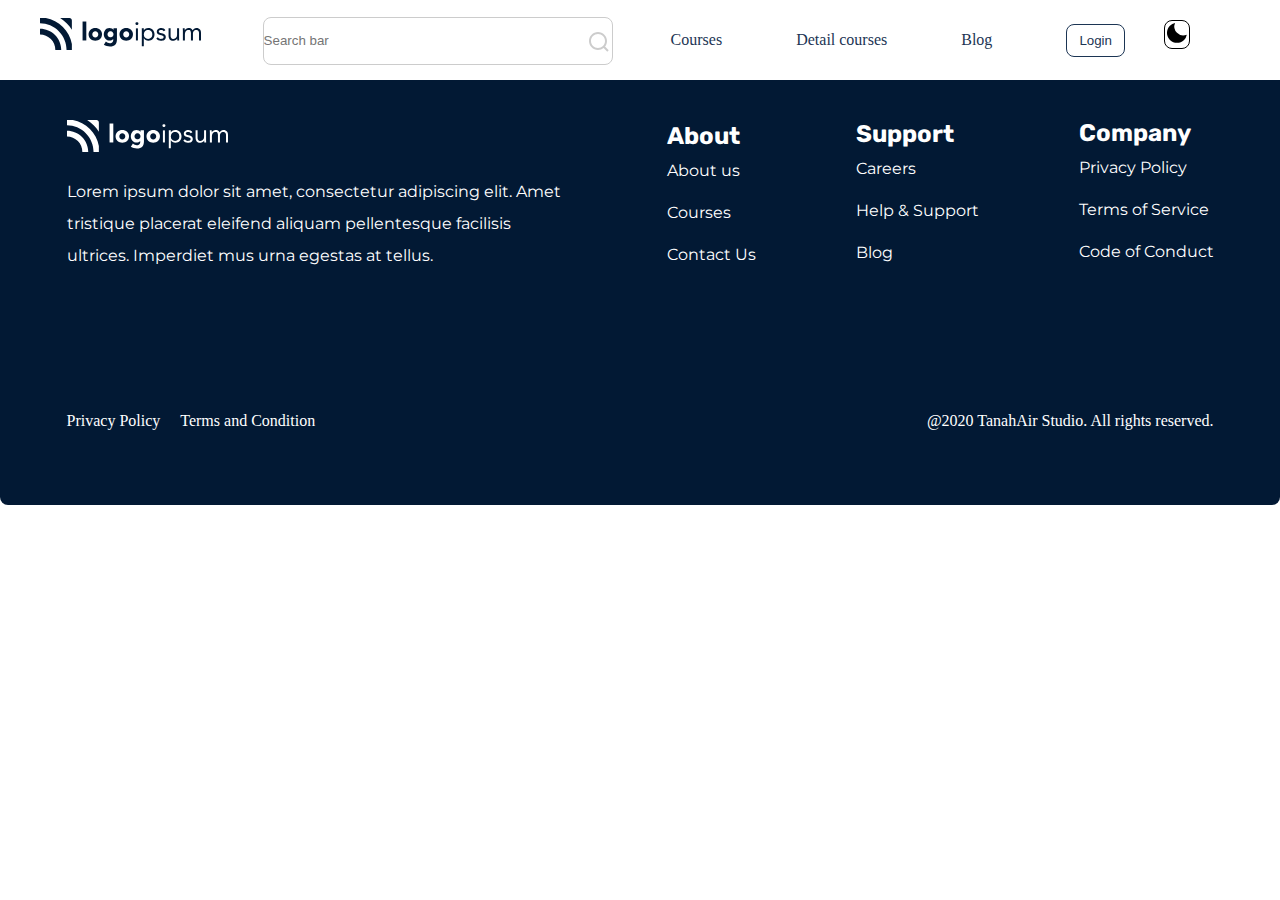
==== pages/account.html @ ce472ead "exam" ====
<!DOCTYPE html>
<html lang="en">
  <head>
    <meta charset="UTF-8" />
    <meta name="viewport" content="width=device-width, initial-scale=1.0" />
    <link href='https://unpkg.com/boxicons@2.1.4/css/boxicons.min.css' rel='stylesheet'>
   <title>Education | Account</title>
 <link rel="stylesheet" href="../scss/style.css" />
  </head>
  <body class="account-page">
    <nav>
    <div class="container">
      <input type="checkbox" name="" id="check">
      <label for="check" class="checkBtn">
      
        <i class='bx bx-menu'></i>
      </label>
      <label class="logo" > <a href="../index.html" class=""><img src="../images/logo.svg" alt=""></a></label>
      
      <ul>
        <li>  
          <input type="text" placeholder="Search bar">
          <img src="../images/search.svg" alt="">
        </li>
          <li>
              <a href="">Courses</a>
          </li>
          <li>
              <a href="">Detail courses</a>
          </li>
          <li>
              <a href="">Blog</a>
          </li>
          <li>
              <a hrEf=""><button class="btn1">Login</button></a>
          </li>
          <li> <button id="light-dark">
            <svg xmlns="http://www.w3.org/2000/svg" width="24" height="24" 
               viewBox="0 0 24 24">
               <path d="M12 11.807A9.002 9.002 0 0 1 
                   10.049 2a9.942 9.942 0 0 0-5.12 2.735c-3.905 3.905-3.905 
                   10.237 0 14.142 3.906 3.906 10.237 3.905 14.143 0a9.946 
                   9.946 0 0 0 2.735-5.119A9.003 9.003 0 0 1 12 11.807z">
               </path>
             </svg>
         </button>  </li>
      </ul>    
    </div>
          </nav>



         




          <section class="footer">
            <div class="container">
              <div class="footer-col">
                <div class="footer-row">
                  <svg xmlns="http://www.w3.org/2000/svg" width="161" height="32" viewBox="0 0 161 32" >
                    <path d="M0 10.665V16.5892C2.01585 16.5878 4.01219 16.9856 5.87479 17.7598C7.73739 18.534 9.4297 19.6695 10.8549 21.1012C12.2797 22.5324 13.4097 24.2316 14.1802 26.1017C14.9507 27.9717 15.3466 29.9759 15.3453 31.9997H21.2402C21.2349 26.3438 18.9955 20.921 15.0135 16.9212C11.0314 12.9215 5.632 10.6715 0 10.665H0Z" />
                    <path d="M29.4803 0H20.1382C24.8642 3.00768 28.8687 7.02862 31.8643 11.7743V2.39241C31.8639 1.75775 31.6125 1.14924 31.1655 0.700619C30.7184 0.252003 30.1123 -1.57043e-07 29.4803 0Z" />
                    <path d="M5.86977 0H0V5.33388C7.04017 5.34123 13.7899 8.15302 18.7681 13.1523C23.7464 18.1515 26.5465 24.9298 26.554 31.9999H31.8645V26.1052C30.6638 19.6265 27.5376 13.6648 22.8976 9.00502C18.2575 4.34523 12.321 1.20578 5.86977 0Z" />
                    <path d="M46.3136 3.52246H42.572V22.4613H46.3136V3.52246Z" />
                    <path d="M60.0706 11.7278C59.4477 11.1592 58.7186 10.7204 57.9256 10.4369C56.2221 9.83615 54.3656 9.83615 52.6621 10.4369C51.8688 10.7202 51.1394 11.159 50.5163 11.7278C49.9053 12.2935 49.4171 12.9799 49.0824 13.7438C48.7365 14.5772 48.5583 15.4712 48.5583 16.3741C48.5583 17.277 48.7365 18.171 49.0824 19.0044C49.4158 19.7706 49.9041 20.4588 50.5163 21.0255C51.1383 21.5947 51.8673 22.0333 52.6604 22.3156C54.3638 22.9174 56.2206 22.9174 57.924 22.3156C58.7174 22.0333 59.4466 21.5947 60.0689 21.0255C60.6809 20.4585 61.1691 19.7704 61.5028 19.0044C61.8488 18.171 62.0269 17.277 62.0269 16.3741C62.0269 15.4712 61.8488 14.5772 61.5028 13.7438C61.1684 12.9801 60.6809 12.2938 60.0706 11.7278ZM57.5013 18.6044C56.8954 19.1525 56.1089 19.4558 55.2935 19.4558C54.478 19.4558 53.6915 19.1525 53.0856 18.6044C52.5763 17.9731 52.2985 17.1853 52.2985 16.3728C52.2985 15.5604 52.5763 14.7726 53.0856 14.1413C53.6915 13.5932 54.478 13.2899 55.2935 13.2899C56.1089 13.2899 56.8954 13.5932 57.5013 14.1413C58.0106 14.7726 58.2884 15.5604 58.2884 16.3728C58.2884 17.1853 58.0106 17.9731 57.5013 18.6044Z" />
                    <path d="M73.5031 11.8901H73.4562C73.2831 11.6462 73.0822 11.4234 72.8575 11.2265C72.5852 10.9847 72.2838 10.7781 71.9602 10.6118C71.1424 10.1904 70.2346 9.97562 69.3155 9.98611C68.51 9.97194 67.7135 10.157 66.9961 10.5251C66.3276 10.8727 65.7374 11.3545 65.262 11.9406C64.7772 12.5448 64.4053 13.2321 64.1643 13.9693C63.9081 14.7287 63.7775 15.5252 63.7778 16.3271C63.7683 17.1879 63.912 18.0434 64.2021 18.8534C64.4649 19.5927 64.8746 20.2705 65.4062 20.8459C65.9359 21.4089 66.5787 21.8524 67.2921 22.1469C68.0677 22.4644 68.899 22.6219 69.7364 22.6101C70.3559 22.5993 70.9684 22.4764 71.5443 22.2471C72.1902 22.0011 72.7498 21.5697 73.1535 21.0067H73.2038V22.1856C73.2178 22.5789 73.1533 22.971 73.014 23.3387C72.8748 23.7065 72.6636 24.0426 72.3929 24.3271C72.0495 24.6322 71.648 24.8642 71.2127 25.009C70.7774 25.1537 70.3174 25.2082 69.8605 25.1692C69.1361 25.1774 68.4181 25.0322 67.7533 24.7431C67.0918 24.4463 66.4746 24.0586 65.9194 23.5911L63.8491 26.6943C64.6953 27.3788 65.6845 27.8627 66.7429 28.1098C67.7902 28.3517 68.8614 28.4734 69.936 28.4728C72.2973 28.4728 74.0557 27.8757 75.2112 26.6816C76.3668 25.4875 76.9448 23.7382 76.9453 21.4337V10.2867H73.5073L73.5031 11.8901ZM73.2784 17.4387C73.1308 17.7952 72.9145 18.1189 72.642 18.3911C72.3645 18.6688 72.0392 18.8936 71.6818 19.0547C71.3108 19.2202 70.9093 19.3057 70.5033 19.3057C70.0973 19.3057 69.6958 19.2202 69.3247 19.0547C68.9721 18.8914 68.6511 18.6667 68.3763 18.3911C68.1026 18.1165 67.8855 17.7905 67.7373 17.4315C67.5891 17.0726 67.5129 16.6879 67.5129 16.2994C67.5129 15.9108 67.5891 15.5261 67.7373 15.1672C67.8855 14.8082 68.1026 14.4822 68.3763 14.2076C68.6512 13.932 68.9722 13.7071 69.3247 13.5431C69.6959 13.3782 70.0974 13.293 70.5033 13.293C70.9092 13.293 71.3106 13.3782 71.6818 13.5431C72.0391 13.7048 72.3643 13.9299 72.642 14.2076C73.0536 14.623 73.3336 15.1515 73.4469 15.7265C73.5601 16.3014 73.5015 16.8971 73.2784 17.4387Z" />
                    <path d="M91.0015 11.7278C90.3786 11.1592 89.6496 10.7204 88.8565 10.4369C87.153 9.83615 85.2965 9.83615 83.593 10.4369C82.7997 10.7202 82.0703 11.159 81.4472 11.7278C80.8362 12.2935 80.348 12.9799 80.0133 13.7438C79.6674 14.5772 79.4893 15.4712 79.4893 16.3741C79.4893 17.277 79.6674 18.171 80.0133 19.0044C80.3468 19.7706 80.835 20.4588 81.4472 21.0255C82.0697 21.5949 82.7993 22.0335 83.593 22.3156C85.2964 22.9174 87.1532 22.9174 88.8565 22.3156C89.65 22.0333 90.3792 21.5947 91.0015 21.0255C91.6137 20.4588 92.102 19.7706 92.4354 19.0044C92.7814 18.171 92.9595 17.277 92.9595 16.3741C92.9595 15.4712 92.7814 14.5772 92.4354 13.7438C92.1007 12.9799 91.6126 12.2935 91.0015 11.7278ZM88.4322 18.6044C87.8264 19.1525 87.0398 19.4558 86.2244 19.4558C85.4089 19.4558 84.6224 19.1525 84.0165 18.6044C83.5073 17.9731 83.2294 17.1853 83.2294 16.3728C83.2294 15.5604 83.5073 14.7726 84.0165 14.1413C84.6224 13.5932 85.4089 13.2899 86.2244 13.2899C87.0398 13.2899 87.8264 13.5932 88.4322 14.1413C88.9415 14.7726 89.2193 15.5604 89.2193 16.3728C89.2193 17.1853 88.9415 17.9731 88.4322 18.6044Z" />
                    <path d="M97.9226 10.3711H95.916V22.4612H97.9226V10.3711Z" />
                    <path d="M96.92 4.17214C96.7254 4.16843 96.5322 4.20553 96.3528 4.28108C96.1733 4.35662 96.0115 4.46895 95.8777 4.61088C95.6737 4.81745 95.5351 5.08005 95.4795 5.36559C95.4238 5.65112 95.4536 5.94681 95.565 6.21539C95.6764 6.48396 95.8645 6.71341 96.1056 6.8748C96.3466 7.0362 96.6299 7.12233 96.9196 7.12233C97.2093 7.12233 97.4926 7.0362 97.7336 6.8748C97.9747 6.71341 98.1628 6.48396 98.2742 6.21539C98.3856 5.94681 98.4154 5.65112 98.3597 5.36559C98.3041 5.08005 98.1655 4.81745 97.9615 4.61088C97.8279 4.46889 97.6663 4.35651 97.4869 4.28096C97.3076 4.2054 97.1145 4.16834 96.92 4.17214Z" />
                    <path d="M112.766 11.8738C112.202 11.295 111.523 10.8415 110.773 10.5424C109.95 10.2167 109.072 10.0545 108.188 10.0649C107.354 10.0553 106.531 10.2413 105.782 10.6081C105.044 10.9764 104.391 11.4953 103.865 12.1314H103.811V10.3715H101.807V28.352H103.811V20.3184H103.862C104.288 21.0552 104.909 21.6591 105.656 22.0632C106.523 22.5507 107.504 22.7961 108.498 22.7739C109.311 22.7791 110.117 22.6163 110.865 22.2956C111.587 21.9879 112.239 21.5351 112.781 20.9651C113.331 20.3825 113.764 19.6985 114.055 18.9508C114.672 17.3195 114.672 15.5176 114.055 13.8864C113.761 13.1369 113.323 12.453 112.766 11.8738ZM112.058 18.1895C111.871 18.7159 111.579 19.1982 111.199 19.6065C110.819 20.0149 110.359 20.3405 109.849 20.5634C108.72 21.0275 107.455 21.0275 106.327 20.5634C105.816 20.3405 105.356 20.0146 104.975 19.6058C104.595 19.197 104.302 18.7141 104.115 18.187C103.721 17.0412 103.721 15.7959 104.115 14.6502C104.302 14.1231 104.595 13.6401 104.975 13.2314C105.356 12.8226 105.816 12.4966 106.327 12.2738C107.455 11.8096 108.72 11.8096 109.849 12.2738C110.36 12.4966 110.82 12.8226 111.2 13.2314C111.581 13.6401 111.874 14.1231 112.061 14.6502C112.455 15.7959 112.455 17.0412 112.061 18.187L112.058 18.1895Z" />
                    <path d="M124.625 16.421C124.244 16.1347 123.82 15.9123 123.368 15.7625C122.871 15.5944 122.364 15.4604 121.85 15.3616C121.464 15.2954 121.082 15.2094 120.705 15.104C120.369 15.0123 120.042 14.8912 119.727 14.7419C119.475 14.627 119.248 14.4647 119.057 14.2635C118.894 14.0837 118.807 13.8479 118.813 13.605C118.809 13.343 118.885 13.086 119.031 12.869C119.176 12.6547 119.364 12.474 119.584 12.3393C119.819 12.1965 120.076 12.0919 120.344 12.0294C120.618 11.9613 120.9 11.9265 121.182 11.9259C121.72 11.9091 122.252 12.0482 122.713 12.3267C123.129 12.5898 123.477 12.9482 123.729 13.3726L125.401 12.2619C125.031 11.5277 124.429 10.9371 123.69 10.5819C122.945 10.2344 122.132 10.058 121.311 10.0657C120.754 10.0643 120.2 10.1426 119.665 10.2981C119.152 10.4449 118.665 10.6723 118.223 10.9718C117.8 11.2584 117.448 11.6383 117.194 12.0825C116.931 12.5555 116.798 13.0903 116.809 13.632C116.788 14.1622 116.907 14.6886 117.156 15.157C117.382 15.5488 117.698 15.8808 118.078 16.1254C118.497 16.3909 118.952 16.5953 119.428 16.7326C119.943 16.8875 120.483 17.0254 121.049 17.1461C121.375 17.2151 121.693 17.2926 122.001 17.3785C122.29 17.4564 122.567 17.5737 122.824 17.7271C123.051 17.8622 123.248 18.0425 123.403 18.2568C123.557 18.4942 123.634 18.7743 123.622 19.0576C123.631 19.3554 123.55 19.6489 123.39 19.8997C123.231 20.1375 123.02 20.3361 122.773 20.4808C122.506 20.6405 122.215 20.7543 121.911 20.8176C121.603 20.8857 121.288 20.9204 120.972 20.9212C120.347 20.9455 119.727 20.7932 119.184 20.4816C118.684 20.1623 118.245 19.7569 117.885 19.2842L116.292 20.5246C116.785 21.2938 117.485 21.9069 118.311 22.293C119.158 22.6304 120.063 22.7931 120.974 22.7713C121.567 22.7718 122.158 22.7026 122.734 22.565C123.283 22.4376 123.806 22.2147 124.278 21.9065C124.729 21.6057 125.103 21.2016 125.368 20.7275C125.656 20.1895 125.799 19.5849 125.781 18.9743C125.797 18.4493 125.692 17.9278 125.472 17.4509C125.273 17.0466 124.983 16.6942 124.625 16.421Z" />
                    <path d="M139.082 19.5938V10.3711H137.075V16.2658C137.082 16.9013 137.008 17.5351 136.857 18.1521C136.728 18.6811 136.5 19.1806 136.186 19.6241C135.887 20.0365 135.488 20.3654 135.028 20.5799C134.498 20.8162 133.923 20.9312 133.343 20.9167C132.951 20.9486 132.557 20.8854 132.195 20.7326C131.832 20.5797 131.511 20.3417 131.259 20.0384C130.777 19.3341 130.541 18.4892 130.588 17.6359V10.3711H128.582V17.8372C128.576 18.514 128.667 19.1881 128.852 19.8389C129.013 20.4158 129.3 20.9498 129.69 21.4026C130.082 21.8454 130.569 22.1912 131.116 22.4132C131.767 22.6684 132.462 22.7915 133.161 22.7753C133.631 22.7791 134.099 22.7135 134.551 22.5807C134.958 22.4616 135.347 22.288 135.708 22.0645C136.036 21.8615 136.334 21.6138 136.595 21.3285C136.829 21.0747 137.024 20.7872 137.174 20.4755H137.226C137.226 20.8207 137.234 21.1576 137.252 21.486C137.269 21.8144 137.277 22.1417 137.277 22.4679H139.181C139.181 22.071 139.164 21.6317 139.129 21.15C139.094 20.6683 139.079 20.1496 139.082 19.5938Z" />
                    <path d="M160.768 13.0195C160.634 12.4345 160.37 11.8875 159.996 11.4195C159.618 10.9667 159.131 10.6188 158.581 10.409C157.889 10.1581 157.156 10.0399 156.42 10.0604C155.622 10.0253 154.831 10.2373 154.156 10.6675C153.531 11.1183 153.005 11.6947 152.613 12.3602C152.511 12.153 152.377 11.9161 152.214 11.6494C152.032 11.3615 151.802 11.1078 151.533 10.9C151.202 10.6476 150.834 10.4487 150.442 10.3105C149.916 10.1328 149.363 10.0496 148.808 10.0646C148.338 10.0607 147.87 10.1262 147.419 10.2591C147.012 10.3782 146.623 10.5518 146.261 10.7753C145.933 10.9786 145.635 11.2263 145.374 11.5113C145.14 11.7651 144.945 12.0527 144.796 12.3644H144.744C144.744 12.0191 144.735 11.684 144.719 11.3538C144.702 11.0237 144.693 10.6995 144.693 10.372H142.789C142.789 10.7689 142.806 11.2082 142.84 11.6898C142.874 12.1715 142.891 12.6883 142.891 13.2402V22.462H144.9V16.5724C144.893 15.9366 144.967 15.3025 145.119 14.6852C145.247 14.1561 145.474 13.6564 145.789 13.2132C146.088 12.8007 146.486 12.4717 146.947 12.2574C147.477 12.021 148.052 11.9059 148.632 11.9206C148.975 11.8911 149.321 11.9535 149.632 12.1014C149.944 12.2493 150.211 12.4775 150.406 12.7627C150.837 13.6487 151.024 14.6344 150.947 15.6174V22.4637H152.95V15.486C152.944 14.9888 153.027 14.4945 153.194 14.0267C153.343 13.6119 153.571 13.2303 153.865 12.9033C154.143 12.5972 154.48 12.351 154.856 12.18C155.235 12.0073 155.648 11.9191 156.065 11.9214C156.56 11.9034 157.053 12.0005 157.505 12.2052C157.862 12.3781 158.17 12.6356 158.405 12.9555C158.631 13.2722 158.789 13.6327 158.869 14.0141C158.955 14.4131 158.998 14.8202 158.997 15.2284V22.462H161V15.1248C161.007 14.4162 160.929 13.7094 160.768 13.0195Z" />
                  </svg>
                  <p>Lorem ipsum dolor sit amet, consectetur adipiscing elit. Amet tristique placerat eleifend aliquam pellentesque facilisis ultrices. Imperdiet mus urna egestas at tellus. </p>
          
                </div>
                <div class="footer-row">
                    <h2>About</h2>
                  <ul>
                    <li><a href="" class="h">About us</a></li>
                    <li><a href="" class="h">Courses</a></li>
                    <li><a href="" class="h">Contact Us</a></li>
                  </ul>
                
                </div>
                <div class="footer-row">
                  <h2>Support</h2>
                <ul>
                  <li><a href="" class="h">Careers</a></li>
                  <li><a href="" class="h">Help & Support</a></li>
                  <li><a href="" class="h">Blog</a></li>
                  
                </ul>
              
              </div>
              <div class="footer-row">
                <h2>Company</h2>
              <ul>
                <li><a href="" class="h">Privacy Policy</a></li>
                <li><a href="" class="h">Terms of Service</a></li>
                <li><a href="" class="h">Code of Conduct</a></li>
               
              </ul>
          </div>
              </div>
              <div class="coll">
                <div class="coll-all">
                  <p>Privacy Policy</p>
                  <p>Terms and Condition</p>
                </div>
                <div class="coll-row">
                  <P>@2020 TanahAir Studio. All rights reserved.</P>
                </div>
              </div>
            </div>
           
          </section>
          
          
          <div class="container">
            <a href="" id="backtop">
              <svg xmlns="http://www.w3.org/2000/svg" width="24" height="24" viewBox="0 0 24 24" ;transform: ;msFilter:;><path d="M11 8.414V18h2V8.414l4.293 4.293 1.414-1.414L12 4.586l-6.707 6.707 1.414 1.414z"></path></svg>
            </a>
          </div>


    <script src="../js/account.js"></script>
  </body>
</html>
---- scss/style.css ----
@import url("https://fonts.googleapis.com/css2?family=Montserrat:wght@500&family=Rubik&display=swap");
@import url("https://fonts.googleapis.com/css2?family=Montserrat:wght@500&display=swap");
@import url("https://fonts.googleapis.com/css2?family=Montserrat&display=swap");
.dark {
  background: black;
}

.dark * {
  color: white !important;
}

#light-dark {
  border-radius: 8px;
  background-color: white;
  border: 1px solid black;
}

.container {
  max-width: 1232px;
  margin: 0 auto;
  padding: 0 16px;
}

* {
  margin: 0;
  padding: 0;
  box-sizing: border-box;
  text-decoration: none;
  list-style: none;
}

html {
  scroll-behavior: smooth;
}

#backtop {
  text-decoration: none;
  font-size: 24px;
  font-weight: 900;
  background-color: rgb(255, 255, 255);
  box-shadow: 4px 4px 12px 2px rgba(0, 0, 0, 0.2);
  color: #333;
  width: 40px;
  height: 40px;
  display: flex;
  justify-content: center;
  align-items: center;
  border-radius: 50%;
  position: fixed;
  right: 20px;
  bottom: -50px;
  cursor: pointer;
  z-index: 99;
  transition: 0.6s;
}

nav {
  position: fixed;
  background-color: white;
  width: 100%;
  height: 80px;
  z-index: 100;
}
nav .logo {
  font-size: 30px;
  line-height: 80px;
}
nav ul li > input {
  width: 350px;
  height: 48px;
  flex-shrink: 0;
  outline: none;
  border-radius: 8px;
  border: 1px solid var(--Text-In-Field, #CCC);
}
nav ul li > img {
  margin: -9px;
  margin-left: -8%;
  width: 24px;
  height: 24px;
  flex-shrink: 0;
}
nav ul {
  float: right;
  margin-right: 50px;
}
nav ul li {
  display: inline-block;
  line-height: 80px;
}
nav ul li a {
  color: #1C3554;
  font-size: 16px;
  margin: 20px;
  padding: 12px 15px;
  border-radius: 9px;
}
nav ul li a .btn1 {
  padding: 8px 12px;
  border-radius: 8px;
  border: 1px solid #1C3554;
  background-color: white;
  color: #1C3554;
  transition: all 0.5s linear;
  outline: none;
}
nav ul li a .btn1:hover {
  transform: scale(1.2);
  background: #F72585;
  border: 1px solid #F72585;
  color: white;
}
nav #check {
  display: none;
}
nav .checkBtn {
  color: green;
  font-size: 30px;
  line-height: 80px;
  cursor: pointer;
  float: right;
  margin-right: 50px;
  display: none;
}

@media (max-width: 976px) {
  nav .checkBtn {
    display: block;
    color: black;
    margin-right: 10%;
  }
  nav .logo {
    font-size: 30px;
    line-height: 80px;
  }
  nav ul {
    position: fixed;
    width: 100%;
    height: 100%;
    top: 80px;
    left: -100%;
    background-color: white;
    text-align: center;
    transition: all 0.5s;
  }
  nav ul li {
    display: block;
  }
  nav ul li img {
    margin: -9px;
    margin-left: -3%;
    width: 24px;
    height: 24px;
    flex-shrink: 0;
  }
  nav ul li input {
    width: 350px;
    height: 40px;
    flex-shrink: 0;
    outline: none;
    border-radius: 8px;
    border: 1px solid var(--Text-In-Field, #CCC);
  }
  nav #check:checked ~ ul {
    left: 0;
  }
}
@media (max-width: 768px) {
  nav .checkBtn {
    display: block;
    color: black;
  }
  nav .logo {
    font-size: 30px;
    line-height: 80px;
    margin: 0 50px;
  }
  nav ul {
    position: fixed;
    width: 100%;
    height: 100%;
    top: 80px;
    left: -100%;
    background-color: white;
    text-align: center;
    transition: all 0.5s;
  }
  nav ul li {
    display: block;
  }
  nav ul li input {
    width: 350px;
    height: 40px;
    flex-shrink: 0;
    outline: none;
    border-radius: 8px;
    border: 1px solid var(--Text-In-Field, #CCC);
  }
  nav ul li > img {
    margin: -9px;
    margin-left: -5%;
    width: 24px;
    height: 24px;
    flex-shrink: 0;
  }
  nav #check:checked ~ ul {
    left: 0;
  }
}
@media (max-width: 500px) {
  nav .checkBtn {
    display: block;
    color: black;
  }
  nav .logo {
    font-size: 30px;
    line-height: 80px;
    margin: 0 50px;
  }
  nav ul {
    position: fixed;
    width: 100%;
    height: 100%;
    top: 80px;
    left: -100%;
    background-color: white;
    text-align: center;
    transition: all 0.5s;
  }
  nav ul li {
    display: block;
  }
  nav ul li input {
    width: 350px;
    height: 40px;
    flex-shrink: 0;
    outline: none;
    border-radius: 8px;
    border: 1px solid var(--Text-In-Field, #CCC);
  }
  nav #check:checked ~ ul {
    left: 0;
  }
}
@media (max-width: 400px) {
  #backtop {
    text-decoration: none;
    font-size: 24px;
    font-weight: 900;
    background-color: rgb(255, 255, 255);
    box-shadow: 4px 4px 12px 2px rgba(0, 0, 0, 0.2);
    color: #333;
    width: 40px;
    height: 40px;
    display: flex;
    justify-content: center;
    align-items: center;
    border-radius: 50%;
    position: fixed;
    right: 20px;
    bottom: -50px;
    cursor: pointer;
    z-index: 99;
    transition: 0.6s;
  }
  nav ul li > img {
    margin: -9px;
    margin-left: -8%;
    width: 24px;
    height: 24px;
    flex-shrink: 0;
  }
}
.footer {
  height: 505px;
  display: flex;
  flex-shrink: 0;
  border-radius: 8px;
  background: #021934;
}
.footer .footer-col {
  display: flex;
  justify-content: space-around;
  align-items: center;
  flex-wrap: wrap;
  gap: 100px;
  padding: 120px 0;
}
.footer .footer-col .footer-row svg {
  fill: white;
}
.footer .footer-col .footer-row p {
  width: 500px;
  color: white;
  font-size: 16px;
  font-family: "Montserrat";
  line-height: 32px;
  padding: 20px 0;
}
.footer .footer-col .footer-row h2 {
  color: white;
  font-family: "Rubik";
  font-size: 24px;
  margin-top: -15%;
}
.footer .footer-col .footer-row ul li a {
  color: white;
  font-size: 16px;
  font-family: "Montserrat";
  line-height: 42px;
}
.footer .coll {
  display: flex;
  justify-content: space-between;
  align-items: center;
  gap: 120px;
}
.footer .coll p {
  color: white;
  font-family: "Montserra" t;
  font-size: 16px;
}
.footer .coll .coll-all {
  display: flex;
  gap: 20px;
}
.footer .coll .coll-all p {
  color: white;
  font-family: "Montserra" t;
  font-size: 16px;
}

@media (max-width: 976px) {
  .footer {
    height: 705px;
    display: flex;
    flex-shrink: 0;
    border-radius: 8px;
    background: #021934;
  }
}
@media (max-width: 500px) {
  .footer {
    height: 705px;
    display: flex;
    flex-shrink: 0;
    border-radius: 8px;
    background: #021934;
  }
  .footer .footer-col {
    display: flex;
    justify-content: space-around;
    align-items: center;
    flex-wrap: wrap;
    gap: 40px;
    padding: 120px 0;
  }
  .footer .footer-col .footer-row p {
    width: 350px;
    color: white;
    font-size: 14px;
    font-family: "Montserrat";
    line-height: 32px;
    padding: 20px 0;
  }
  .footer .footer-col .coll {
    display: flex;
    justify-content: space-between;
    align-items: center;
    flex-wrap: wrap;
    gap: 20px;
  }
  .footer .footer-col .coll p {
    color: white;
    font-family: "Montserra" t;
    font-size: 16px;
  }
  .footer .footer-col .coll .coll-all {
    display: flex;
    flex-wrap: wrap;
    gap: 5px;
  }
  .footer .footer-col .coll .coll-all p {
    color: white;
    font-family: "Montserra" t;
    font-size: 16px;
  }
}
@media (max-width: 400px) {
  .footer {
    height: 1005px;
    display: flex;
    flex-shrink: 0;
    border-radius: 8px;
    background: #021934;
  }
  .footer .footer-col {
    display: flex;
    justify-content: space-around;
    align-items: center;
    flex-wrap: wrap;
    gap: 40px;
    padding: 120px 0;
  }
  .footer .footer-col .footer-row p {
    width: 350px;
    color: white;
    font-size: 16px;
    font-family: "Montserrat";
    line-height: 32px;
    padding: 20px 0;
  }
  .footer .footer-col .coll {
    display: flex;
    justify-content: space-between;
    align-items: center;
    flex-wrap: wrap;
    gap: 20px;
  }
  .footer .footer-col .coll p {
    color: white;
    font-family: "Montserra" t;
    font-size: 16px;
  }
  .footer .footer-col .coll .coll-all {
    display: flex;
    flex-wrap: wrap;
    gap: 5px;
  }
  .footer .footer-col .coll .coll-all p {
    color: white;
    font-family: "Montserra" t;
    font-size: 16px;
  }
}
.home-page .first {
  display: flex;
  justify-content: space-around;
  align-items: center;
  width: 100%;
  height: 748px;
  flex-shrink: 0;
  border-radius: 8px;
  background: #021934;
  padding: 300px 0;
}
.home-page .first .asos1 {
  display: flex;
  justify-content: space-around;
  align-items: center;
  flex-wrap: wrap;
  width: 100%;
  gap: 70px;
}
.home-page .first .asos1 .right {
  position: relative;
  width: 466px;
  height: 466px;
  flex-shrink: 0;
}
.home-page .first .asos1 .right .img {
  position: absolute;
  z-index: 100;
  overflow: hidden;
}
.home-page .first .asos1 .left {
  display: flex;
  justify-content: space-around;
  flex-direction: column;
  height: 500px;
  padding-top: 88px;
  padding-bottom: 88px;
  gap: 24px;
}
.home-page .first .asos1 .left h1 {
  width: 550px;
  color: var(--Text-white, #FFF);
  font-family: Rubik;
  font-size: 64px;
  font-style: normal;
  font-weight: 700;
  line-height: 88px;
}
.home-page .first .asos1 .left p {
  width: 647px;
  color: var(--Text-white, #FFF);
  font-family: Montserrat;
  font-size: 16px;
  font-style: normal;
  font-weight: 400;
  line-height: 27px;
}
.home-page .first .asos1 .left .box {
  display: flex;
  align-items: center;
  width: 610px;
  justify-content: space-around;
  height: 80px;
  flex-shrink: 0;
  border-radius: 8px;
  background: var(--Text-white, #FFF);
}
.home-page .first .asos1 .left .box input {
  border: none;
  outline: none;
  padding-right: 170px;
}
.home-page .first .asos1 .left .box button {
  padding: 12px 32px;
  display: inline-flex;
  padding: 12px 32px;
  align-items: flex-start;
  gap: 10px;
  border: none;
  border-radius: 8px;
  background: #F72585;
  color: #FFF;
  font-family: "Montserrat SemiBold";
  font-size: 16px;
  font-style: normal;
  font-weight: 400;
  line-height: 32px;
  cursor: pointer;
}
.home-page .first .asos1 .left .pas {
  display: flex;
  gap: 48px;
}
.home-page .first .asos1 .left .pas .life {
  display: flex;
  align-items: center;
  gap: 8px;
}
.home-page .first .asos1 .left .pas .life h6 {
  color: #FFF;
  font-variant-numeric: lining-nums proportional-nums;
  font-family: "rubik";
  font-size: 16px;
  font-style: normal;
  font-weight: 700;
  line-height: 24px;
}
.home-page .h1 > h1 {
  text-align: center;
  color: #1C3554;
  font-size: 48px;
  font-family: "Rubik", sans-serif;
  padding: 86px 0;
}
.home-page .rown {
  display: flex;
  justify-content: space-evenly;
  align-items: center;
  flex-wrap: wrap;
  padding: 20px 0;
}
.home-page .rown .rown-all {
  display: flex;
  width: 167px;
  padding: 8px 32px;
  justify-content: center;
  align-items: flex-start;
  gap: 10px;
  border-radius: 8px;
  transition: all 0.2s linear;
}
.home-page .rown .rown-all p {
  color: #AAAAAA;
}
.home-page .rown .rown-all p:hover {
  color: white;
}
.home-page .rown .rown-all:hover {
  background: #F72585;
}
.home-page .hammasi {
  display: flex;
  justify-content: center;
  align-items: center;
  flex-wrap: wrap;
  gap: 40px;
  margin: 0 auto;
}
.home-page .hammasi .column {
  width: 263px;
  height: 457px;
  flex-shrink: 0;
  border-radius: 8px;
  background: white;
  padding: 80px 0;
  transition: all 0.4s;
}
.home-page .hammasi .column:hover {
  box-shadow: 15px 15px 10px 0 rgba(0, 0, 0, 0.2);
}
.home-page .hammasi .column .column-all {
  max-width: 262px;
  width: 100%;
  height: 208px;
  flex-shrink: 0;
  border-radius: 4px;
  background: #CCC;
  margin-top: -30%;
}
.home-page .hammasi .column .own {
  display: inline-flex;
  padding: 8px 24px;
  align-items: flex-start;
  gap: 10px;
  border-radius: 8px;
  background: #4586D6;
  margin: -20% 65px;
}
.home-page .hammasi .column .own p {
  font-size: 12px;
  font-family: "Montserrat", sans-serif;
  color: white;
}
.home-page .hammasi .column .column-weve .p-1 {
  width: 262.891px;
  color: black;
  font-size: 16px;
  padding: 10px 0;
}
.home-page .hammasi .column .column-weve h5 {
  color: #F72585;
}
.home-page .hammasi .column .column-weve .word {
  display: flex;
  gap: 12px;
  padding: 10px 0;
}
.home-page .hammasi .column .column-weve .del {
  display: flex;
  align-items: center;
  gap: 10px;
}
.home-page .hammasi .column .column-weve .del del {
  font-size: 16px;
  color: #CCC;
}
.home-page .hammasi .btn2 {
  padding: 10px 52px;
  border-radius: 8px;
  background: #F72585;
  border: none;
  color: white;
  text-align: center;
}
.home-page h1 {
  font-size: 48px;
  color: #1C3554;
  font-family: "rubik";
  padding: 20px 0;
}
.home-page .card-row {
  display: flex;
  justify-content: center;
  align-items: center;
  flex-wrap: wrap;
  gap: 25px;
  padding: 60px 0;
}
.home-page .card-row .card-col {
  width: 280px;
  height: 350px;
  flex-shrink: 0;
  border-radius: 8px;
  opacity: 0.5;
  background: #000;
}
.home-page .card-row .card-col p {
  color: white;
  margin-top: 100%;
  text-align: center;
}
.home-page .dom-all {
  display: flex;
  justify-content: center;
  align-items: center;
  flex-wrap: wrap;
  gap: 250px;
  padding: 80px 0;
}
.home-page .dom-all .dom-row {
  text-align: center;
}
.home-page .dom-all .dom-row img {
  width: 64px;
  height: 64px;
  flex-shrink: 0;
}
.home-page .dom-all .dom-row h1 {
  font-size: 32px;
  color: #1C3554;
  font-family: "rubik";
}
.home-page .book-all {
  display: flex;
  justify-content: center;
  align-items: center;
  padding: 120px 0;
  flex-wrap: wrap;
  gap: 80px;
}
.home-page .book-all .book-row .book-col {
  width: 608px;
  height: 607px;
  flex-shrink: 0;
  border-radius: 8px;
  background: #CCC;
}
.home-page .book-all .book-weve p {
  max-width: 500px;
  color: #808088;
  font-size: 16px;
  font-family: "Montserrat", sans-serif;
  padding: 10px 0;
}
.home-page .book-all .book-weve .btn2 {
  padding: 10px 52px;
  border-radius: 8px;
  background: #F72585;
  border: none;
  color: white;
  text-align: center;
}
.home-page .class h1 {
  text-align: center;
  font-size: 48px;
}
.home-page .class .class-all {
  display: flex;
  justify-content: center;
  align-items: center;
  gap: 20px;
  flex-wrap: wrap;
}
.home-page .class .class-all .class-row {
  width: 249.6px;
  height: 104px;
  flex-shrink: 0;
}
.home-page .class .class-all .class-row img {
  height: 100px;
}
.home-page .list-book {
  display: flex;
  justify-content: center;
  align-items: center;
  padding: 120px 0;
  gap: 40px;
  flex-wrap: wrap;
}
.home-page .list-book .list-all {
  width: 350px;
  height: 518px;
  flex-shrink: 0;
  border-radius: 8px;
  background: var(--Text-white, #FFF);
  transition: all 0.5s;
}
.home-page .list-book .list-all:hover {
  box-shadow: 15px 15px 10px 0 rgba(0, 0, 0, 0.2);
}
.home-page .list-book .list-all .list-row {
  width: 330px;
  height: 240px;
  flex-shrink: 0;
  border-radius: 8px;
  background: #CCC;
}
.home-page .list-book .list-all .list-weve {
  display: flex;
  color: #808080;
  gap: 5px;
  padding: 10px 2px;
  font-size: 14px;
  font-family: "Montserrat";
}
.home-page .list-book .list-all h3 {
  width: 348px;
  padding: 0px 20px;
  color: #1C3554;
  font-size: 24px;
  font-family: "rubik";
}
.home-page .list-book .list-all p {
  width: 368px;
  color: #808080;
  font-size: 16px;
  font-family: "Montserrat";
  padding: 10px 20px;
}
.home-page .list-book .list-all span {
  color: #F72585;
  padding: 0px 20px;
  font-size: 16px;
  font-family: "Montserrat";
}

@media (max-width: 976px) {
  .home-page .first {
    display: flex;
    justify-content: space-around;
    align-items: center;
    width: 100%;
    height: 1608px;
    flex-shrink: 0;
    border-radius: 8px;
    background: #021934;
  }
  .home-page .first .asos1 {
    display: flex;
    justify-content: space-around;
    align-items: center;
    flex-wrap: wrap;
    width: 100%;
    gap: 70px;
    margin-top: 30%;
  }
  .home-page .first .asos1 .right {
    position: relative;
    width: 466px;
    height: 466px;
    flex-shrink: 0;
  }
  .home-page .first .asos1 .right .img {
    position: absolute;
    z-index: 100;
    overflow: hidden;
  }
  .home-page .first .asos1 .left {
    display: flex;
    justify-content: space-around;
    flex-direction: column;
    height: 500px;
    padding-top: 88px;
    padding-bottom: 88px;
    gap: 24px;
  }
  .home-page .first .asos1 .left h1 {
    width: 550px;
    color: var(--Text-white, #FFF);
    font-family: Rubik;
    font-size: 64px;
    font-style: normal;
    font-weight: 700;
    line-height: 88px;
  }
  .home-page .first .asos1 .left p {
    width: 647px;
    color: var(--Text-white, #FFF);
    font-family: Montserrat;
    font-size: 16px;
    font-style: normal;
    font-weight: 400;
    line-height: 27px;
  }
  .home-page .first .asos1 .left .box {
    display: flex;
    align-items: center;
    width: 610px;
    justify-content: space-around;
    height: 80px;
    flex-shrink: 0;
    border-radius: 8px;
    background: var(--Text-white, #FFF);
  }
  .home-page .first .asos1 .left .box input {
    border: none;
    outline: none;
    padding-right: 170px;
  }
  .home-page .first .asos1 .left .box button {
    padding: 12px 32px;
    display: inline-flex;
    padding: 12px 32px;
    align-items: flex-start;
    gap: 10px;
    border: none;
    border-radius: 8px;
    background: #F72585;
    color: #FFF;
    font-family: "Montserrat SemiBold";
    font-size: 16px;
    font-style: normal;
    font-weight: 400;
    line-height: 32px;
    cursor: pointer;
  }
  .home-page .first .asos1 .left .pas {
    display: flex;
    gap: 48px;
  }
  .home-page .first .asos1 .left .pas .life {
    display: flex;
    align-items: center;
    gap: 8px;
  }
  .home-page .first .asos1 .left .pas .life h6 {
    color: #FFF;
    font-variant-numeric: lining-nums proportional-nums;
    font-family: "rubik";
    font-size: 16px;
    font-style: normal;
    font-weight: 700;
    line-height: 24px;
  }
  .home-page .hammasi {
    display: flex;
    justify-content: center;
    align-items: center;
    flex-wrap: wrap;
    gap: 40px;
    margin: 0 auto;
  }
  .home-page .fon > img {
    width: 800px;
    height: 200px;
    flex-shrink: 0;
    border-radius: 8px;
  }
  .home-page .dom-all {
    display: flex;
    justify-content: center;
    align-items: center;
    flex-wrap: wrap;
    gap: 150px;
    padding: 80px 0;
  }
  .home-page .dom-all .dom-row {
    text-align: center;
  }
}
@media (max-width: 768px) {
  .home-page .week {
    width: 1360px;
    height: 748px;
    flex-shrink: 0;
    border-radius: 8px;
    background: #021934;
    padding: 0px 40px;
  }
  .home-page .week .week-all {
    display: flex;
    justify-content: center;
    flex-wrap: wrap;
    align-items: center;
    gap: 40px;
    padding: 80px 0;
  }
  .home-page .week .week-all .week-row > h1 {
    width: 500px;
    font-size: 32px;
    color: white;
    font-family: "Rubik", sans-serif;
    padding: 10px 0;
  }
  .home-page .week .week-all .week-row > p {
    width: 500px;
    color: "Montserrat", sans-serif;
    color: white;
    padding: 15px 0;
    line-height: 24px;
  }
  .home-page .hammasi {
    display: flex;
    justify-content: center;
    align-items: center;
    flex-wrap: wrap;
    gap: 40px;
    margin: 0 auto;
  }
  .home-page .fon > img {
    width: 800px;
    height: 200px;
    flex-shrink: 0;
    border-radius: 8px;
  }
  .home-page .dom-all {
    display: flex;
    justify-content: center;
    align-items: center;
    flex-wrap: wrap;
    gap: 150px;
    padding: 80px 0;
  }
  .home-page .dom-all .dom-row {
    text-align: center;
  }
}
@media (max-width: 500px) {
  .home-page .first {
    display: flex;
    justify-content: space-around;
    align-items: center;
    width: 100%;
    height: 1048px;
    flex-shrink: 0;
    border-radius: 8px;
    background: #021934;
  }
  .home-page .first .asos1 {
    display: flex;
    justify-content: space-around;
    align-items: center;
    flex-wrap: wrap;
    width: 100%;
    gap: 70px;
  }
  .home-page .first .asos1 .right > img {
    position: relative;
    width: 300px;
    height: 300px;
    flex-shrink: 0;
  }
  .home-page .first .asos1 .right > img img {
    position: absolute;
    z-index: 100;
    overflow: hidden;
  }
  .home-page .first .asos1 .left {
    display: flex;
    justify-content: space-around;
    flex-direction: column;
    height: 500px;
    padding-top: 88px;
    padding-bottom: 88px;
    gap: 24px;
  }
  .home-page .first .asos1 .left h1 {
    width: 300px;
    color: #FFF;
    font-family: "Rubik";
    font-size: 26px;
    font-style: normal;
    font-weight: 300;
    text-align: center;
    margin-left: 20%;
  }
  .home-page .first .asos1 .left p {
    width: 300px;
    color: var(--Text-white, #FFF);
    font-family: "Montserrat";
    font-size: 14px;
    font-style: normal;
    font-weight: 400;
    line-height: 27px;
    margin-left: 15%;
    text-align: center;
  }
  .home-page .first .asos1 .left .box {
    display: flex;
    align-items: center;
    width: 380px;
    justify-content: space-around;
    height: 40px;
    flex-shrink: 0;
    margin-left: 10%;
    border-radius: 8px;
    background: var(--Text-white, #FFF);
  }
  .home-page .first .asos1 .left .box input {
    border: none;
    outline: none;
  }
  .home-page .first .asos1 .left .box button {
    padding: 12px 32px;
    display: inline-flex;
    padding: 4px 12px;
    align-items: flex-start;
    gap: 10px;
    border: none;
    border-radius: 8px;
    background: #F72585;
    color: #FFF;
    text-align: center;
    margin-left: -22%;
    font-family: "Montserrat SemiBold";
    font-size: 16px;
    font-style: normal;
    font-weight: 400;
    line-height: 32px;
    cursor: pointer;
  }
  .home-page .first .asos1 .left .pas {
    display: flex;
    gap: 48px;
  }
  .home-page .first .asos1 .left .pas .life {
    display: flex;
    align-items: center;
    gap: 8px;
  }
  .home-page .first .asos1 .left .pas .life h6 {
    color: #FFF;
    font-variant-numeric: lining-nums proportional-nums;
    font-family: "rubik";
    font-size: 16px;
    font-style: normal;
    font-weight: 700;
    line-height: 24px;
  }
  .home-page .book-all {
    display: flex;
    justify-content: center;
    align-items: center;
    padding: 120px 0;
    flex-wrap: wrap;
    gap: 40px;
  }
  .home-page .book-all .book-row .book-col {
    width: 400px;
    height: 400px;
    flex-shrink: 0;
    border-radius: 8px;
    background: #CCC;
  }
  .home-page .book-all .book-weve h1 {
    font-size: 32px;
    text-align: center;
  }
  .home-page .book-all .book-weve p {
    max-width: 350px;
    color: #808088;
    font-size: 14px;
    font-family: "Montserrat", sans-serif;
    padding: 10px 0;
  }
  .home-page .book-all .book-weve .btn2 {
    padding: 10px 32px;
    border-radius: 8px;
    background: #F72585;
    border: none;
    color: white;
    margin-left: 20%;
  }
  .home-page .class h1 {
    text-align: center;
    font-size: 32px;
  }
  .home-page #backtop {
    text-decoration: none;
    font-size: 24px;
    font-weight: 900;
    background-color: rgb(255, 255, 255);
    box-shadow: 4px 4px 12px 2px rgba(0, 0, 0, 0.2);
    color: #333;
    width: 40px;
    height: 40px;
    display: flex;
    justify-content: center;
    align-items: center;
    border-radius: 50%;
    position: fixed;
    right: 20px;
    bottom: -50px;
    cursor: pointer;
    z-index: 99;
    transition: 0.6s;
  }
  .home-page .card-all h1 {
    font-size: 32px;
    text-align: center;
  }
}
@media (max-width: 400px) {
  .home-page .first {
    display: flex;
    justify-content: space-around;
    align-items: center;
    width: 100%;
    height: 1048px;
    flex-shrink: 0;
    border-radius: 8px;
    background: #021934;
  }
  .home-page .first .asos1 {
    display: flex;
    justify-content: space-around;
    align-items: center;
    flex-wrap: wrap;
    width: 100%;
    gap: 70px;
  }
  .home-page .first .asos1 .right > img {
    position: relative;
    width: 300px;
    height: 300px;
    flex-shrink: 0;
    margin-left: 20%;
  }
  .home-page .first .asos1 .right > img img {
    position: absolute;
    z-index: 100;
    overflow: hidden;
  }
  .home-page .first .asos1 .left {
    display: flex;
    justify-content: space-around;
    flex-direction: column;
    height: 500px;
    padding-top: 88px;
    padding-bottom: 88px;
    gap: 24px;
  }
  .home-page .first .asos1 .left h1 {
    width: 300px;
    color: #FFF;
    font-family: "Rubik";
    font-size: 26px;
    font-style: normal;
    font-weight: 300;
    text-align: center;
    margin-left: 20%;
  }
  .home-page .first .asos1 .left p {
    width: 300px;
    color: var(--Text-white, #FFF);
    font-family: "Montserrat";
    font-size: 14px;
    font-style: normal;
    font-weight: 400;
    line-height: 27px;
    margin-left: 15%;
    text-align: center;
  }
  .home-page .first .asos1 .left .box {
    display: flex;
    align-items: center;
    width: 350px;
    justify-content: space-around;
    height: 40px;
    flex-shrink: 0;
    margin-left: 2%;
    border-radius: 8px;
    overflow: hidden;
    background: var(--Text-white, #FFF);
  }
  .home-page .first .asos1 .left .box input {
    border: none;
    outline: none;
    overflow: hidden;
  }
  .home-page .first .asos1 .left .box button {
    padding: 12px 32px;
    display: inline-flex;
    padding: 4px 12px;
    align-items: flex-start;
    gap: 10px;
    border: none;
    border-radius: 8px;
    background: #F72585;
    color: #FFF;
    text-align: center;
    margin-left: -24%;
    font-family: "Montserrat SemiBold";
    font-size: 16px;
    font-style: normal;
    font-weight: 400;
    line-height: 32px;
    cursor: pointer;
  }
  .home-page .first .asos1 .left .pas {
    display: flex;
    gap: 20px;
    justify-content: center;
    align-items: center;
    flex-direction: column;
  }
  .home-page .first .asos1 .left .pas .life {
    display: flex;
    flex-wrap: wrap;
    align-items: center;
    gap: 10px;
  }
  .home-page .first .asos1 .left .pas .life h6 {
    color: #FFF;
    font-variant-numeric: lining-nums proportional-nums;
    font-family: "rubik";
    font-size: 14px;
    font-style: normal;
    font-weight: 700;
    line-height: 24px;
  }
  .book-all {
    display: flex;
    justify-content: center;
    align-items: center;
    padding: 120px 0;
    flex-wrap: wrap;
    gap: 80px;
  }
  .book-all .book-row .book-col {
    width: 35px;
    height: 350px;
    flex-shrink: 0;
    border-radius: 8px;
    background: #CCC;
    margin-left: 5%;
  }
}
.courses-page .birinchi .asos {
  display: flex;
  justify-content: space-around;
  padding-top: 100px;
  flex-direction: column;
  gap: 5px;
}
.courses-page .birinchi .asos .ull {
  display: flex;
  justify-content: space-around;
  align-items: center;
  flex-wrap: wrap;
  width: 100%;
  gap: 10px;
}
.courses-page .birinchi .asos .ull .ul {
  display: flex;
  justify-content: space-around;
  flex-flow: column;
  width: 254px;
  height: 427px;
  flex-shrink: 0;
  border-radius: 8px;
  background: var(--Other-white, #fff);
  gap: 8px;
  padding: 16px;
  overflow: hidden;
  transition: 0.3s;
}
.courses-page .birinchi .asos .ull .ul:hover {
  box-shadow: 15px 10px 40px rgba(95, 95, 95, 0.428);
}
.courses-page .birinchi .asos .ull .ul h6 {
  color: var(--Text-Tittle, #1c3554);
  font-variant-numeric: lining-nums proportional-nums;
  /* Heading/Medium/H6 - 16px */
  font-family: Rubik;
  font-size: 16px;
  font-style: normal;
  font-weight: 500;
  line-height: 24px; /* 150% */
  text-transform: capitalize;
}
.courses-page .birinchi .asos .ull .ul p {
  color: var(--Primary-Pink, #f72585);
  /* Paragraph/Semibold/Label - 12px */
  font-family: "Montserrat SemiBold";
  font-size: 12px;
  font-style: normal;
  font-weight: 400;
  line-height: 24px; /* 200% */
}
.courses-page .birinchi .asos .ull .ul h4 {
  width: 45.153px;
  color: var(--Text-Body, #808080);
  /* Paragraph/Semibold/Caption - 14px */
  font-family: "Montserrat SemiBold";
  font-size: 14px;
  font-style: normal;
  font-weight: 400;
  line-height: 24px; /* 171.429% */
}
.courses-page .birinchi .asos .ull .ul .dol {
  display: flex;
  align-items: center;
  gap: 8.09px;
}
.courses-page .birinchi .asos .ull .ul .dol h5 {
  width: 64.218px;
  color: var(--Text-Tittle, #1c3554);
  /* Heading/Medium/H5 - 24px */
  font-family: Rubik;
  font-size: 24px;
  font-style: normal;
  font-weight: 500;
  line-height: 32px; /* 133.333% */
}
.courses-page .birinchi .asos .ull .ul .dol p {
  width: 41.139px;
  color: var(--Text-In-Field, #ccc);
  /* Paragraph/Reguler/Body - 16px */
  font-family: Montserrat;
  font-size: 16px;
  font-style: normal;
  font-weight: 400;
}
.courses-page .birinchi .asos .ull .ul .stars {
  display: flex;
  align-items: center;
  gap: 5px;
}
.courses-page .birinchi .asos .ull .ul .rasm {
  width: 100%;
  height: 208px;
  flex-shrink: 0;
  border-radius: 4px;
  background: var(--Text-In-Field, #ccc);
}
.courses-page .birinchi .asos .ull .ul .design button {
  width: auto 131px;
  height: auto 32px;
  display: flex;
  padding: 4px 24px;
  align-items: flex-start;
  gap: 10px;
  border-radius: 8px;
  border: none;
  outline: none;
  position: absolute;
  margin-left: 46px;
  margin-top: -28px;
  background: var(--Other-Blue, #4586d6);
}
.courses-page .birinchi .asos .ull .ul .design button h2 {
  color: #fff;
  font-family: "Montserrat";
  font-size: 12px;
  font-style: normal;
  font-weight: 400;
  line-height: 24px; /* 200% */
}
.courses-page .birinchi .asos .nav {
  display: flex;
  align-items: center;
  gap: 8px;
}
.courses-page .birinchi .asos .nav p {
  color: var(--Text-Body, #808080);
  /* Paragraph/Semibold/Body - 16px */
  font-family: "Montserrat SemiBold";
  font-size: 16px;
  font-style: normal;
  font-weight: bold;
  line-height: 32px; /* 200% */
}
.courses-page .birinchi .asos .nav h1 {
  color: var(--Text-Tittle, #1c3554);
  /* Paragraph/Semibold/Body - 16px */
  font-family: "Montserrat ";
  font-size: 16px;
  font-style: normal;
  font-weight: bold;
  line-height: 32px; /* 200% */
}
.courses-page .birinchi .asos .cours h2 {
  width: 738px;
  color: var(--Text-Tittle, #1c3554);
  /* Heading/Bold/H2 - 64px */
  font-family: Rubik;
  font-size: 64px;
  font-style: normal;
  font-weight: 700;
  line-height: 88px; /* 137.5% */
}
.courses-page .birinchi .asos .cours p {
  width: 712px;
  color: var(--Text-Body, #808080);
  /* Paragraph/Reguler/Body - 16px */
  font-family: Montserrat;
  font-size: 16px;
  font-style: normal;
  font-weight: 400;
  line-height: 27px; /* 168.75% */
}
.courses-page .birinchi .asos .ikki p {
  color: var(--Text-Tittle, #1c3554);
  font-variant-numeric: lining-nums proportional-nums;
  /* Heading/Bold/H4 - 32px */
  font-family: Rubik;
  font-size: 32px;
  font-style: normal;
  font-weight: 700;
  line-height: 48px; /* 150% */
  text-transform: capitalize;
}
.courses-page .birinchi .asos .uchinchi {
  display: flex;
  justify-content: space-around;
}
.courses-page .birinchi .asos .uchinchi p {
  color: var(--Text-Tittle, #1c3554);
  font-variant-numeric: lining-nums proportional-nums;
  /* Heading/Bold/H3 - 48px */
  font-family: Rubik;
  font-size: 48px;
  font-style: normal;
  font-weight: 700;
  line-height: 63.984px; /* 133.3% */
}
.courses-page .birinchi .asos .uchinchi .more {
  display: flex;
  width: 288px;
  padding: 14px 24px;
  justify-content: center;
  align-items: center;
  gap: 10px;
  border: none;
  border-radius: 8px;
  background: var(--Primary-Pink, #f72585);
  transition: 0.4s;
}
.courses-page .birinchi .asos .uchinchi .more h2 {
  color: var(--Text-white, #fff);
  text-align: center;
  /* Paragraph/Semibold/Body - 16px */
  font-family: "Montserrat";
  font-size: 16px;
  font-style: normal;
  font-weight: 400;
  line-height: 32px; /* 200% */
}
.courses-page .birinchi .asos .uchinchi .more:hover {
  background: #fa1556;
}
.courses-page .birinchi .asos .tort {
  display: flex;
}
.courses-page .birinchi .asos .tort .card-row {
  display: flex;
  justify-content: center;
  align-items: center;
  flex-wrap: wrap;
  gap: 11px;
  padding: 60px 0;
}
.courses-page .birinchi .asos .tort .card-row .card-col {
  width: 280px;
  height: 350px;
  flex-shrink: 0;
  border-radius: 8px;
  opacity: 0.5;
  background: #000;
}
.courses-page .birinchi .asos .tort .card-row .card-col p {
  color: white;
  margin-top: 100%;
  text-align: center;
}
.courses-page .birinchi .asos .besh {
  display: flex;
  justify-content: space-between;
}
.courses-page .birinchi .asos .besh p {
  width: 432px;
  color: var(--Text-Tittle, #1c3554);
  font-variant-numeric: lining-nums proportional-nums;
  /* Heading/Bold/H3 - 48px */
  font-family: Rubik;
  font-size: 48px;
  font-style: normal;
  font-weight: 700;
  line-height: 63.984px; /* 133.3% */
}
.courses-page .birinchi .asos .besh .more {
  display: flex;
  gap: 10px;
  width: 288px;
  padding: 14px 24px;
  justify-content: center;
  align-items: center;
  gap: 10px;
  border: none;
  border-radius: 8px;
  background: #f72585;
  transition: 0.4s;
}
.courses-page .birinchi .asos .besh .more h2 {
  color: var(--Text-white, #fff);
  text-align: center;
  /* Paragraph/Semibold/Body - 16px */
  font-family: "Montserrat";
  font-size: 16px;
  font-style: normal;
  font-weight: 400;
  line-height: 32px; /* 200% */
}
.courses-page .birinchi .asos .besh .more:hover {
  background: #fa1556;
}
.courses-page .birinchi .asos .acer {
  display: flex;
}
.courses-page .birinchi .asos .acer .bigger {
  display: flex;
  gap: 15px;
  justify-content: space-around;
  flex-direction: column;
  width: 300px;
}
.courses-page .birinchi .asos .acer .bigger .chap {
  display: flex;
  justify-content: space-around;
  flex-direction: column;
  gap: 15px;
}
.courses-page .birinchi .asos .acer .bigger .chap .lang {
  width: 237px;
  height: 1px;
  background: #ccc;
}
.courses-page .birinchi .asos .acer .bigger .chap .array {
  display: flex;
  gap: 116px;
  color: var(--Text-Tittle, #1c3554);
  font-variant-numeric: lining-nums proportional-nums;
  /* Heading/Bold/H5 - 24px */
  font-family: Rubik;
  font-size: 24px;
  font-style: normal;
  font-weight: 700;
  line-height: 32px; /* 133.333% */
}
.courses-page .birinchi .asos .acer .bigger .chap .ol {
  display: flex;
  align-items: center;
  gap: 8px;
}
.courses-page .birinchi .asos .acer .bigger .chap .ol p {
  color: var(--Text-Tittle, #1c3554);
  /* Paragraph/Semibold/Caption - 14px */
  font-family: "Montserrat";
  font-size: 14px;
  font-style: normal;
  font-weight: bold;
  line-height: 24px; /* 171.429% */
}
.courses-page .birinchi .asos .acer .bigger .chap .ol h3 {
  color: var(--Text-Body, #808080);
  /* Paragraph/Semibold/Caption - 14px */
  font-family: "Montserrat";
  font-size: 14px;
  font-style: normal;
  font-weight: bold;
  line-height: 24px; /* 171.429% */
}
.courses-page .birinchi .asos .acer .bigger .chap2 {
  display: flex;
  justify-content: space-around;
  flex-direction: column;
  gap: 15px;
}
.courses-page .birinchi .asos .acer .bigger .chap2 .lang {
  width: 237px;
  height: 1px;
  background: #ccc;
}
.courses-page .birinchi .asos .acer .bigger .chap2 .array {
  display: flex;
  gap: 116px;
  color: var(--Text-Tittle, #1c3554);
  font-variant-numeric: lining-nums proportional-nums;
  /* Heading/Bold/H5 - 24px */
  font-family: Rubik;
  font-size: 24px;
  font-style: normal;
  font-weight: 700;
  line-height: 32px; /* 133.333% */
}
.courses-page .birinchi .asos .acer .bigger .chap2 .ol {
  display: flex;
  align-items: center;
  gap: 8px;
}
.courses-page .birinchi .asos .acer .bigger .chap2 .ol p {
  color: var(--Text-Tittle, #1c3554);
  /* Paragraph/Semibold/Caption - 14px */
  font-family: "Montserrat";
  font-size: 14px;
  font-style: normal;
  font-weight: bold;
  line-height: 24px; /* 171.429% */
}
.courses-page .birinchi .asos .acer .bigger .chap3 {
  display: flex;
  justify-content: space-around;
  flex-direction: column;
  gap: 15px;
}
.courses-page .birinchi .asos .acer .bigger .chap3 .lang {
  width: 237px;
  height: 1px;
  background: #ccc;
}
.courses-page .birinchi .asos .acer .bigger .chap3 .array {
  display: flex;
  gap: 116px;
  color: var(--Text-Tittle, #1c3554);
  font-variant-numeric: lining-nums proportional-nums;
  /* Heading/Bold/H5 - 24px */
  font-family: Rubik;
  font-size: 24px;
  font-style: normal;
  font-weight: 700;
  line-height: 32px; /* 133.333% */
}
.courses-page .birinchi .asos .acer .bigger .chap3 .ol {
  display: flex;
  align-items: center;
  gap: 8px;
}
.courses-page .birinchi .asos .acer .bigger .chap3 .ol p {
  color: var(--Text-Tittle, #1c3554);
  /* Paragraph/Semibold/Caption - 14px */
  font-family: "Montserrat";
  font-size: 14px;
  font-style: normal;
  font-weight: bold;
  line-height: 24px; /* 171.429% */
}
.courses-page .birinchi .asos .acer .bigger .chap3 .ol h3 {
  color: var(--Text-Body, #808080);
  /* Paragraph/Semibold/Caption - 14px */
  font-family: "Montserrat";
  font-size: 14px;
  font-style: normal;
  font-weight: bold;
  line-height: 24px; /* 171.429% */
}
.courses-page .birinchi .asos .acer .bigger .chap4 {
  display: flex;
  justify-content: space-around;
  flex-direction: column;
  gap: 15px;
}
.courses-page .birinchi .asos .acer .bigger .chap4 .lang {
  width: 237px;
  height: 1px;
  background: #ccc;
}
.courses-page .birinchi .asos .acer .bigger .chap4 .array {
  display: flex;
  gap: 116px;
  color: var(--Text-Tittle, #1c3554);
  font-variant-numeric: lining-nums proportional-nums;
  /* Heading/Bold/H5 - 24px */
  font-family: Rubik;
  font-size: 24px;
  font-style: normal;
  font-weight: 700;
  line-height: 32px; /* 133.333% */
}
.courses-page .birinchi .asos .acer .bigger .chap4 .ol {
  display: flex;
  align-items: center;
  gap: 8px;
}
.courses-page .birinchi .asos .acer .bigger .chap4 .ol p {
  color: var(--Text-Tittle, #1c3554);
  /* Paragraph/Semibold/Caption - 14px */
  font-family: "Montserrat";
  font-size: 14px;
  font-style: normal;
  font-weight: bold;
  line-height: 24px; /* 171.429% */
}
.courses-page .birinchi .asos .acer .bigger .chap4 .ol h3 {
  color: var(--Text-Body, #808080);
  /* Paragraph/Semibold/Caption - 14px */
  font-family: "Montserrat";
  font-size: 14px;
  font-style: normal;
  font-weight: bold;
  line-height: 24px; /* 171.429% */
}
.courses-page .birinchi .asos .acer .bigger .chap5 {
  display: flex;
  justify-content: space-around;
  flex-direction: column;
  gap: 15px;
}
.courses-page .birinchi .asos .acer .bigger .chap5 .lang {
  width: 237px;
  height: 1px;
  background: #ccc;
}
.courses-page .birinchi .asos .acer .bigger .chap5 .array {
  display: flex;
  gap: 116px;
  color: var(--Text-Tittle, #1c3554);
  font-variant-numeric: lining-nums proportional-nums;
  /* Heading/Bold/H5 - 24px */
  font-family: Rubik;
  font-size: 24px;
  font-style: normal;
  font-weight: 700;
  line-height: 32px; /* 133.333% */
}
.courses-page .birinchi .asos .acer .bigger .chap5 .arrays {
  gap: 10px;
  display: flex;
  color: var(--Text-Tittle, #1c3554);
  font-variant-numeric: lining-nums proportional-nums;
  /* Heading/Bold/H5 - 24px */
  font-family: Rubik;
  font-size: 24px;
  font-style: normal;
  font-weight: 700;
  line-height: 32px;
}
.courses-page .birinchi .asos .acer .bigger .chap5 .ol {
  display: flex;
  align-items: center;
  gap: 8px;
}
.courses-page .birinchi .asos .acer .bigger .chap5 .ol p {
  color: var(--Text-Tittle, #1c3554);
  /* Paragraph/Semibold/Caption - 14px */
  font-family: "Montserrat";
  font-size: 14px;
  font-style: normal;
  font-weight: bold;
  line-height: 24px; /* 171.429% */
}
.courses-page .birinchi .asos .acer .bigger .chap5 .ol h3 {
  color: var(--Text-Body, #808080);
  /* Paragraph/Semibold/Caption - 14px */
  font-family: "Montserrat";
  font-size: 14px;
  font-style: normal;
  font-weight: bold;
  line-height: 24px; /* 171.429% */
}
.courses-page .birinchi .asos .acer .bigger .chap6 {
  display: flex;
  justify-content: space-around;
  flex-direction: column;
  gap: 15px;
}
.courses-page .birinchi .asos .acer .bigger .chap6 .lang {
  width: 237px;
  height: 1px;
  background: #ccc;
}
.courses-page .birinchi .asos .acer .bigger .chap6 .array {
  display: flex;
  gap: 116px;
  color: var(--Text-Tittle, #1c3554);
  font-variant-numeric: lining-nums proportional-nums;
  /* Heading/Bold/H5 - 24px */
  font-family: Rubik;
  font-size: 24px;
  font-style: normal;
  font-weight: 700;
  line-height: 32px; /* 133.333% */
}
.courses-page .birinchi .asos .acer .bigger .chap7 {
  display: flex;
  justify-content: space-around;
  flex-direction: column;
  gap: 15px;
}
.courses-page .birinchi .asos .acer .bigger .chap7 .lang {
  width: 237px;
  height: 1px;
  background: #ccc;
}
.courses-page .birinchi .asos .acer .bigger .chap7 .array {
  display: flex;
  gap: 116px;
  color: var(--Text-Tittle, #1c3554);
  font-variant-numeric: lining-nums proportional-nums;
  /* Heading/Bold/H5 - 24px */
  font-family: Rubik;
  font-size: 24px;
  font-style: normal;
  font-weight: 700;
  line-height: 32px; /* 133.333% */
}
.courses-page .birinchi .asos .acer .ung {
  display: flex;
  align-items: center;
  flex-wrap: wrap;
  justify-content: space-around;
  width: 100vh;
  gap: 10px;
}
.courses-page .birinchi .asos .acer .ung .ul {
  display: flex;
  justify-content: space-around;
  flex-flow: column;
  width: 254px;
  height: 427px;
  flex-shrink: 0;
  border-radius: 8px;
  background: var(--Other-white, #fff);
  gap: 8px;
  padding: 16px;
  overflow: hidden;
  transition: 0.3s;
}
.courses-page .birinchi .asos .acer .ung .ul:hover {
  box-shadow: 15px 10px 40px rgba(95, 95, 95, 0.428);
}
.courses-page .birinchi .asos .acer .ung .ul h6 {
  color: var(--Text-Tittle, #1c3554);
  font-variant-numeric: lining-nums proportional-nums;
  /* Heading/Medium/H6 - 16px */
  font-family: Rubik;
  font-size: 16px;
  font-style: normal;
  font-weight: 500;
  line-height: 24px; /* 150% */
  text-transform: capitalize;
}
.courses-page .birinchi .asos .acer .ung .ul p {
  color: var(--Primary-Pink, #f72585);
  /* Paragraph/Semibold/Label - 12px */
  font-family: "Montserrat SemiBold";
  font-size: 12px;
  font-style: normal;
  font-weight: 400;
  line-height: 24px; /* 200% */
}
.courses-page .birinchi .asos .acer .ung .ul h4 {
  width: 45.153px;
  color: var(--Text-Body, #808080);
  /* Paragraph/Semibold/Caption - 14px */
  font-family: "Montserrat SemiBold";
  font-size: 14px;
  font-style: normal;
  font-weight: 400;
  line-height: 24px; /* 171.429% */
}
.courses-page .birinchi .asos .acer .ung .ul .dol {
  display: flex;
  align-items: center;
  gap: 8.09px;
}
.courses-page .birinchi .asos .acer .ung .ul .dol h5 {
  width: 64.218px;
  color: var(--Text-Tittle, #1c3554);
  /* Heading/Medium/H5 - 24px */
  font-family: Rubik;
  font-size: 24px;
  font-style: normal;
  font-weight: 500;
  line-height: 32px; /* 133.333% */
}
.courses-page .birinchi .asos .acer .ung .ul .dol p {
  width: 41.139px;
  color: var(--Text-In-Field, #ccc);
  /* Paragraph/Reguler/Body - 16px */
  font-family: Montserrat;
  font-size: 16px;
  font-style: normal;
  font-weight: 400;
}
.courses-page .birinchi .asos .acer .ung .ul .stars {
  display: flex;
  align-items: center;
  gap: 5px;
}
.courses-page .birinchi .asos .acer .ung .ul .rasm {
  width: 100%;
  height: 208px;
  flex-shrink: 0;
  border-radius: 4px;
  background: var(--Text-In-Field, #ccc);
}
.courses-page .birinchi .asos .acer .ung .ul .design button {
  gap: 10px;
  width: auto 131px;
  height: auto 32px;
  display: flex;
  padding: 4px 24px;
  align-items: flex-start;
  gap: 10px;
  border-radius: 8px;
  border: none;
  outline: none;
  position: absolute;
  margin-left: 46px;
  margin-top: -28px;
  background: var(--Other-Blue, #4586d6);
}
.courses-page .birinchi .asos .acer .ung .ul .design button h2 {
  color: var(--Text-white, #fff);
  /* Paragraph/Semibold/Label - 12px */
  font-family: "Montserrat";
  font-size: 12px;
  font-style: normal;
  font-weight: 400;
  line-height: 24px; /* 200% */
}
.courses-page .home-page .first {
  display: flex;
  justify-content: space-around;
  align-items: center;
  width: 100%;
  height: 748px;
  flex-shrink: 0;
  border-radius: 8px;
  background: #021934;
  padding: 300px 0;
}
.courses-page .home-page .first .asos1 {
  display: flex;
  justify-content: space-around;
  align-items: center;
  flex-wrap: wrap;
  width: 100%;
  gap: 70px;
}
.courses-page .home-page .first .asos1 .right {
  position: relative;
  width: 466px;
  height: 466px;
  flex-shrink: 0;
}
.courses-page .home-page .first .asos1 .right .img {
  position: absolute;
  z-index: 100;
  overflow: hidden;
}
.courses-page .home-page .first .asos1 .left {
  display: flex;
  justify-content: space-around;
  flex-direction: column;
  height: 500px;
  padding-top: 88px;
  padding-bottom: 88px;
  gap: 24px;
}
.courses-page .home-page .first .asos1 .left h1 {
  width: 550px;
  color: var(--Text-white, #fff);
  font-family: Rubik;
  font-size: 64px;
  font-style: normal;
  font-weight: 700;
  line-height: 88px;
}
.courses-page .home-page .first .asos1 .left p {
  width: 647px;
  color: var(--Text-white, #fff);
  font-family: Montserrat;
  font-size: 16px;
  font-style: normal;
  font-weight: 400;
  line-height: 27px;
}
.courses-page .home-page .first .asos1 .left .box {
  display: flex;
  align-items: center;
  width: 610px;
  justify-content: space-around;
  height: 80px;
  flex-shrink: 0;
  border-radius: 8px;
  background: var(--Text-white, #fff);
}
.courses-page .home-page .first .asos1 .left .box input {
  border: none;
  outline: none;
  padding-right: 170px;
}
.courses-page .home-page .first .asos1 .left .box button {
  padding: 12px 32px;
  display: inline-flex;
  padding: 12px 32px;
  align-items: flex-start;
  gap: 10px;
  border: none;
  border-radius: 8px;
  background: #f72585;
  color: #fff;
  font-family: "Montserrat SemiBold";
  font-size: 16px;
  font-style: normal;
  font-weight: 400;
  line-height: 32px;
  cursor: pointer;
}
.courses-page .home-page .first .asos1 .left .pas {
  display: flex;
  gap: 48px;
}
.courses-page .home-page .first .asos1 .left .pas .life {
  display: flex;
  align-items: center;
  gap: 8px;
}
.courses-page .home-page .first .asos1 .left .pas .life h6 {
  color: #fff;
  font-variant-numeric: lining-nums proportional-nums;
  font-family: "rubik";
  font-size: 16px;
  font-style: normal;
  font-weight: 700;
  line-height: 24px;
}
.courses-page .home-page .h1 > h1 {
  text-align: center;
  color: #1c3554;
  font-size: 48px;
  font-family: "Rubik", sans-serif;
  padding: 86px 0;
}
.courses-page .home-page .rown {
  display: flex;
  justify-content: space-evenly;
  align-items: center;
  flex-wrap: wrap;
  padding: 20px 0;
}
.courses-page .home-page .rown .rown-all {
  display: flex;
  width: 167px;
  padding: 8px 32px;
  justify-content: center;
  align-items: flex-start;
  gap: 10px;
  border-radius: 8px;
  transition: all 0.2s linear;
}
.courses-page .home-page .rown .rown-all p {
  color: #aaaaaa;
}
.courses-page .home-page .rown .rown-all p:hover {
  color: white;
}
.courses-page .home-page .rown .rown-all:hover {
  background: #f72585;
}
.courses-page .home-page .hammasi {
  display: flex;
  justify-content: center;
  align-items: center;
  flex-wrap: wrap;
  gap: 40px;
  margin: 0 auto;
}
.courses-page .home-page .hammasi .column {
  width: 263px;
  height: 457px;
  flex-shrink: 0;
  border-radius: 8px;
  background: white;
  padding: 80px 0;
  transition: all 0.4s;
}
.courses-page .home-page .hammasi .column:hover {
  box-shadow: 15px 15px 10px 0 rgba(0, 0, 0, 0.2);
}
.courses-page .home-page .hammasi .column .column-all {
  max-width: 262px;
  width: 100%;
  height: 208px;
  flex-shrink: 0;
  border-radius: 4px;
  background: #ccc;
  margin-top: -30%;
}
.courses-page .home-page .hammasi .column .own {
  display: inline-flex;
  padding: 8px 24px;
  align-items: flex-start;
  gap: 10px;
  border-radius: 8px;
  background: #4586d6;
  margin: -20% 65px;
}
.courses-page .home-page .hammasi .column .own p {
  font-size: 12px;
  font-family: "Montserrat", sans-serif;
  color: white;
}
.courses-page .home-page .hammasi .column .column-weve .p-1 {
  width: 262.891px;
  color: black;
  font-size: 16px;
  padding: 10px 0;
}
.courses-page .home-page .hammasi .column .column-weve h5 {
  color: #f72585;
}
.courses-page .home-page .hammasi .column .column-weve .word {
  display: flex;
  gap: 12px;
  padding: 10px 0;
}
.courses-page .home-page .hammasi .column .column-weve .del {
  display: flex;
  align-items: center;
  gap: 10px;
}
.courses-page .home-page .hammasi .column .column-weve .del del {
  font-size: 16px;
  color: #ccc;
}
.courses-page .home-page .hammasi .btn2 {
  padding: 10px 52px;
  border-radius: 8px;
  background: #f72585;
  border: none;
  color: white;
  text-align: center;
}
.courses-page .home-page h1 {
  font-size: 48px;
  color: #1c3554;
  font-family: "rubik";
  padding: 20px 0;
}
.courses-page .home-page .card-row {
  display: flex;
  justify-content: center;
  align-items: center;
  flex-wrap: wrap;
  gap: 25px;
  padding: 60px 0;
}
.courses-page .home-page .card-row .card-col {
  width: 280px;
  height: 350px;
  flex-shrink: 0;
  border-radius: 8px;
  opacity: 0.5;
  background: #000;
}
.courses-page .home-page .card-row .card-col p {
  color: white;
  margin-top: 100%;
  text-align: center;
}
.courses-page .home-page .dom-all {
  display: flex;
  justify-content: center;
  align-items: center;
  flex-wrap: wrap;
  gap: 250px;
  padding: 80px 0;
}
.courses-page .home-page .dom-all .dom-row {
  text-align: center;
}
.courses-page .home-page .dom-all .dom-row img {
  width: 64px;
  height: 64px;
  flex-shrink: 0;
}
.courses-page .home-page .dom-all .dom-row h1 {
  font-size: 32px;
  color: #1c3554;
  font-family: "rubik";
}
.courses-page .home-page .book-all {
  display: flex;
  justify-content: center;
  align-items: center;
  padding: 120px 0;
  flex-wrap: wrap;
  gap: 80px;
}
.courses-page .home-page .book-all .book-row .book-col {
  width: 608px;
  height: 607px;
  flex-shrink: 0;
  border-radius: 8px;
  background: #ccc;
}
.courses-page .home-page .book-all .book-weve p {
  max-width: 500px;
  color: #808088;
  font-size: 16px;
  font-family: "Montserrat", sans-serif;
  padding: 10px 0;
}
.courses-page .home-page .book-all .book-weve .btn2 {
  padding: 10px 52px;
  border-radius: 8px;
  background: #f72585;
  border: none;
  color: white;
  text-align: center;
}
.courses-page .home-page .class h1 {
  text-align: center;
  font-size: 48px;
}
.courses-page .home-page .class .class-all {
  display: flex;
  justify-content: center;
  align-items: center;
  gap: 20px;
  flex-wrap: wrap;
}
.courses-page .home-page .class .class-all .class-row {
  width: 249.6px;
  height: 104px;
  flex-shrink: 0;
}
.courses-page .home-page .class .class-all .class-row img {
  height: 100px;
}
.courses-page .home-page .list-book {
  display: flex;
  justify-content: center;
  align-items: center;
  padding: 120px 0;
  gap: 40px;
  flex-wrap: wrap;
}
.courses-page .home-page .list-book .list-all {
  width: 350px;
  height: 518px;
  flex-shrink: 0;
  border-radius: 8px;
  background: var(--Text-white, #fff);
  transition: all 0.5s;
}
.courses-page .home-page .list-book .list-all:hover {
  box-shadow: 15px 15px 10px 0 rgba(0, 0, 0, 0.2);
}
.courses-page .home-page .list-book .list-all .list-row {
  width: 330px;
  height: 240px;
  flex-shrink: 0;
  border-radius: 8px;
  background: #ccc;
}
.courses-page .home-page .list-book .list-all .list-weve {
  display: flex;
  color: #808080;
  gap: 5px;
  padding: 10px 2px;
  font-size: 14px;
  font-family: "Montserrat";
}
.courses-page .home-page .list-book .list-all h3 {
  width: 348px;
  padding: 0px 20px;
  color: #1c3554;
  font-size: 24px;
  font-family: "rubik";
}
.courses-page .home-page .list-book .list-all p {
  width: 368px;
  color: #808080;
  font-size: 16px;
  font-family: "Montserrat";
  padding: 10px 20px;
}
.courses-page .home-page .list-book .list-all span {
  color: #f72585;
  padding: 0px 20px;
  font-size: 16px;
  font-family: "Montserrat";
}

@media (max-width: 400px) {
  .courses-page nav .checkBtn {
    margin-right: 50%;
  }
  .courses-page .birinchi .asos #backtop {
    text-decoration: none;
    font-size: 24px;
    font-weight: 900;
    background-color: rgb(255, 255, 255);
    box-shadow: 4px 4px 12px 2px rgba(0, 0, 0, 0.2);
    color: #333;
    width: 40px;
    height: 40px;
    display: flex;
    justify-content: center;
    align-items: center;
    border-radius: 50%;
    position: absolute;
    margin-right: 120%;
    bottom: -50px;
    cursor: pointer;
    z-index: 99;
    transition: 0.6s;
  }
  .courses-page .birinchi .asos .besh {
    display: flex;
    justify-content: space-between;
    justify-content: center;
    align-items: center;
    flex-wrap: wrap;
    gap: 20px;
  }
  .courses-page .birinchi .asos .besh p {
    text-align: center;
    width: 432px;
    color: #1c3554;
    font-variant-numeric: lining-nums proportional-nums;
    font-family: " Rubik";
    font-size: 14px;
    font-style: normal;
    font-weight: 700;
    line-height: 63.984px;
  }
  .courses-page .birinchi .asos .besh .more {
    display: flex;
    justify-content: center;
    flex-wrap: wrap;
    gap: 10px;
    padding: 2px 8px;
    border: none;
    border-radius: 8px;
    background: #f72585;
    transition: 0.4s;
  }
  .courses-page .birinchi .asos .besh .more h2 {
    color: #fff;
    text-align: center;
    font-family: "Montserrat";
    font-size: 12px;
    font-style: normal;
    font-weight: 400;
    line-height: 32px;
  }
  .courses-page .birinchi .asos .besh .more:hover {
    background: #fa1556;
  }
  .courses-page .birinchi .asos .cours h2 {
    font-size: 32px;
  }
  .courses-page .birinchi .asos .cours p {
    width: 350px;
  }
  .courses-page .birinchi .asos .ikki p {
    font-size: 24px;
    width: 350px;
  }
  .courses-page .birinchi .asos .uchinchi {
    display: flex;
    justify-content: center;
    align-items: center;
    flex-wrap: wrap;
  }
  .courses-page .birinchi .asos .uchinchi p {
    color: #1c3554;
    font-variant-numeric: lining-nums proportional-nums;
    font-family: " Rubik";
    font-size: 24px;
    font-style: normal;
    font-weight: 700;
    line-height: 63.984px; /* 133.3% */
  }
  .courses-page .birinchi .asos .uchinchi .more {
    display: flex;
    width: 288px;
    padding: 14px 24px;
    justify-content: center;
    align-items: center;
    gap: 10px;
    border: none;
    border-radius: 8px;
    background: var(--Primary-Pink, #f72585);
    transition: 0.4s;
  }
  .courses-page .birinchi .asos .uchinchi .more h2 {
    color: var(--Text-white, #fff);
    text-align: center;
    /* Paragraph/Semibold/Body - 16px */
    font-family: "Montserrat";
    font-size: 16px;
    font-style: normal;
    font-weight: 400;
    line-height: 32px; /* 200% */
  }
  .courses-page .birinchi .asos .uchinchi .more:hover {
    background: #fa1556;
  }
  .courses-page .birinchi .asos .acer {
    display: flex;
  }
  .courses-page .birinchi .asos .acer .bigger {
    display: flex;
    flex-wrap: wrap;
    width: 200px;
  }
  .courses-page .birinchi .asos .acer .bigger .chap {
    display: flex;
    flex-wrap: wrap;
  }
  .courses-page .birinchi .asos .ung {
    display: flex;
    align-items: center;
    flex-wrap: wrap;
    gap: 5px;
  }
  .courses-page .birinchi .asos .ung .ul {
    display: flex;
    flex-wrap: wrap;
    width: 254px;
    height: 427px;
    flex-shrink: 0;
    border-radius: 8px;
    background: #fff;
    gap: 8px;
    padding: 16px;
    overflow: hidden;
    transition: 0.3s;
  }
  .courses-page .birinchi .asos .ung .ul:hover {
    box-shadow: 15px 10px 40px rgba(95, 95, 95, 0.428);
  }
  .courses-page .birinchi .asos .ung .ul h6 {
    color: #1c3554;
    font-variant-numeric: lining-nums proportional-nums;
    font-family: Rubik;
    font-size: 16px;
    font-style: normal;
    font-weight: 500;
    line-height: 24px;
    text-transform: capitalize;
  }
  .courses-page .birinchi .asos .ung .ul p {
    color: #f72585;
    font-family: "Montserrat SemiBold";
    font-size: 12px;
    font-style: normal;
    font-weight: 400;
    line-height: 24px;
    margin-top: 10%;
  }
  .courses-page .birinchi .asos .ung .ul h4 {
    width: #808080;
    font-family: "Montserrat SemiBold";
    font-size: 14px;
    font-style: normal;
    font-weight: 400;
    line-height: 24px;
  }
  .courses-page .birinchi .asos .ung .ul .dol {
    display: flex;
    align-items: center;
    gap: 8.09px;
  }
  .courses-page .birinchi .asos .ung .ul .dol h5 {
    width: 64.218px;
    color: #1c3554;
    font-family: Rubik;
    font-size: 24px;
    font-style: normal;
    font-weight: 500;
    line-height: 32px;
  }
  .courses-page .birinchi .asos .ung .ul .dol p {
    width: 41.139px;
    color: #ccc;
    font-family: " Montserrat";
    font-size: 12px;
    font-style: normal;
    font-weight: 400;
  }
  .courses-page .birinchi .asos .ung .ul .stars {
    display: flex;
    align-items: center;
    gap: 5px;
  }
  .courses-page .birinchi .asos .ung .ul .rasm {
    width: 100%;
    height: 100px;
    flex-shrink: 0;
    border-radius: 4px;
    background: var(--Text-In-Field, #ccc);
  }
  .courses-page .birinchi .asos .ung .ul .design button {
    gap: 10px;
    display: flex;
    width: 30%;
    height: 30px;
    padding: 4px 12px;
    align-items: flex-start;
    gap: 10px;
    border-radius: 8px;
    border: none;
    outline: none;
    position: absolute;
    margin-left: 46px;
    margin-top: -28px;
    background: #4586d6;
  }
  .courses-page .birinchi .asos .ung .ul .design button h2 {
    color: #fff;
    font-family: "Montserrat";
    font-size: 10px;
    font-style: normal;
  }
}
.details-page .one {
  background-color: gray;
}
.details-page .one a {
  color: white;
}
.details-page .one ul li input {
  background-color: gray;
}
.details-page .one ::-moz-placeholder {
  color: white;
}
.details-page .one ::placeholder {
  color: white;
}
.details-page .one svg {
  fill: white;
}
.details-page .one .btn1 {
  background-color: gray;
  color: white;
}
.details-page .one .btn1:hover {
  transform: scale(1.2);
  background: #F72585;
  border: 1px solid #F72585;
  color: white;
}
.details-page .box {
  background-color: gray;
  height: 320px;
  flex-shrink: 0;
}
.details-page .row {
  display: flex;
  padding: 120px 0;
  align-items: center;
  gap: 20px;
}
.details-page .row .p-tegi h1 {
  color: #1C3554;
  font-size: 32px;
  font-family: "rubik";
}
.details-page .row .p-tegi p {
  color: #808080;
  font-size: 16px;
  font-family: "rubik";
}
.details-page .hero-bottom .container .oll {
  display: flex;
  display: inline-block;
  justify-content: center;
  align-items: center;
}
.details-page .hammasi {
  display: flex;
  justify-content: center;
  align-items: center;
  flex-wrap: wrap;
  gap: 40px;
  margin: 0 auto;
  padding: 40px 0;
}
.details-page .hammasi .column {
  width: 263px;
  height: 457px;
  flex-shrink: 0;
  border-radius: 8px;
  background: white;
  padding: 80px 0;
  transition: all 0.4s;
}
.details-page .hammasi .column:hover {
  box-shadow: 15px 15px 10px 0 rgba(0, 0, 0, 0.2);
}
.details-page .hammasi .column .column-all {
  max-width: 262px;
  width: 100%;
  height: 208px;
  flex-shrink: 0;
  border-radius: 4px;
  background: #CCC;
  margin-top: -30%;
}
.details-page .hammasi .column .own {
  display: inline-flex;
  padding: 8px 24px;
  align-items: flex-start;
  gap: 10px;
  border-radius: 8px;
  background: #4586D6;
  margin: -20% 65px;
}
.details-page .hammasi .column .own p {
  font-size: 12px;
  font-family: "Montserrat", sans-serif;
  color: white;
}
.details-page .hammasi .column .column-weve .p-1 {
  width: 262.891px;
  color: black;
  font-size: 16px;
  padding: 10px 0;
  font-family: "Rubik";
}
.details-page .hammasi .column .column-weve h5 {
  color: #F72585;
}
.details-page .hammasi .column .column-weve .word {
  display: flex;
  gap: 12px;
  padding: 10px 0;
}
.details-page .hammasi .column .column-weve .del {
  display: flex;
  align-items: center;
  gap: 10px;
}
.details-page .hammasi .column .column-weve .del del {
  font-size: 16px;
  color: #CCC;
}
.details-page #backtop {
  text-decoration: none;
  font-size: 24px;
  font-weight: 900;
  background-color: rgb(255, 255, 255);
  box-shadow: 4px 4px 12px 2px rgba(0, 0, 0, 0.2);
  color: #333;
  width: 40px;
  height: 40px;
  display: flex;
  justify-content: center;
  align-items: center;
  border-radius: 50%;
  position: fixed;
  right: 20px;
  bottom: -50px;
  cursor: pointer;
  z-index: 99;
  transition: 0.6s;
}

.details-page .al .al1 {
  display: flex;
  justify-content: space-evenly;
  align-items: center;
  flex-wrap: wrap;
  gap: 20px;
}
.details-page .al .al1 .al2 h4 {
  color: #808080;
  font-size: 32px;
  font-family: "rubik";
  transform: deg(0px);
  transition: all 0.2s linear;
}
.details-page .al .al1 .al2 h4:hover {
  transform: scale(1.2);
  border-bottom: 3px solid #F72585;
  cursor: pointer;
  color: #1C3554;
}

@media (max-width: 976px) {
  .one .checkBtn {
    color: white;
  }
  .one ul {
    position: fixed;
    background: gray;
  }
}
@media (max-width: 400px) {
  .details-page #backtop {
    text-decoration: none;
    font-size: 24px;
    font-weight: 900;
    background-color: rgb(255, 255, 255);
    box-shadow: 4px 4px 12px 2px rgba(0, 0, 0, 0.2);
    color: #333;
    width: 40px;
    height: 40px;
    display: flex;
    justify-content: center;
    align-items: center;
    border-radius: 50%;
    position: fixed;
    right: 20px;
    bottom: -50px;
    cursor: pointer;
    z-index: 99;
    transition: 0.6s;
  }
}
.blog-page .one {
  background-color: gray;
}
.blog-page .one ul li #light-dark svg {
  color: black;
}
.blog-page .one ul li a {
  color: white;
}
.blog-page .one input {
  background-color: gray;
}
.blog-page .one ::-moz-placeholder {
  color: white;
}
.blog-page .one ::placeholder {
  color: white;
}
.blog-page .one .btn1 {
  background-color: gray;
  color: white;
}
.blog-page .one .btn1:hover {
  transform: scale(1.2);
  background: #F72585;
  border: 1px solid #F72585;
  color: white;
}
.blog-page .one svg {
  fill: white;
}
.blog-page .box {
  background-color: gray;
  height: 320px;
  flex-shrink: 0;
}
.blog-page .box .box-all {
  display: flex;
  padding: 136px 0;
  gap: 10px;
}
.blog-page .box .box-all a {
  color: #E6E6E6;
  font-size: 16px;
  font-family: "Montserrat ";
}
.blog-page .box .box-all svg {
  fill: white;
}
.blog-page .box .heding1 > h1 {
  margin-top: -8%;
  font-size: 64px;
  font-family: "rubik";
  color: white;
}

.mentor .mentor_content {
  display: flex;
  justify-content: center;
  gap: 40px;
  flex-wrap: wrap;
  padding: 108px 0;
}
.mentor .mentor_content .mentor_image {
  border-radius: 8px;
  background: #ccc;
  max-width: 608px;
  width: 100%;
  height: 657px;
}
.mentor .mentor_content .mentor_text h1 {
  width: 552px;
  height: 93px;
  flex-shrink: 0;
  color: #1c3554;
  font-variant-numeric: lining-nums proportional-nums;
  font-family: "Rubik";
  font-size: 48px;
  font-style: normal;
  font-weight: 700;
  line-height: 63.984px;
}
.mentor .mentor_content .mentor_text p {
  padding-top: 32px;
  padding-bottom: 14px;
  width: 552px;
  color: #808080;
  font-family: "Montserra";
  font-size: 16px;
  font-style: normal;
  font-weight: 400;
  line-height: 27px;
  margin-top: 20%;
}
.mentor .mentor_content .mentor_text .mentor-btn {
  border: none;
  cursor: pointer;
  margin-top: 40px;
  font-family: Montserrat;
  font-size: 16px;
  font-style: normal;
  font-weight: 400;
  line-height: 32px;
  padding: 16px 40px;
  border-radius: 8px;
  background: transparent;
  transition: 0.5s;
}
.mentor .mentor_content .mentor_text .mentor-btn:hover {
  border: none;
  background: var(--Primary-Pink, #f72585);
  color: white;
}

@media (max-width: 976px) {
  .blog-page .mentor .mentor_content {
    display: flex;
    justify-content: center;
    gap: 5px;
    flex-wrap: wrap;
    padding: 108px 0;
  }
  .blog-page .mentor .mentor_content .mentor_image {
    border-radius: 8px;
    background: #ccc;
    width: 500px;
    height: 500px;
    margin-bottom: 224px;
  }
}
@media (max-width: 500px) {
  .blog-page .box {
    background-color: gray;
    height: 320px;
    flex-shrink: 0;
  }
  .blog-page .box .box-all {
    display: flex;
    justify-content: center;
    padding: 136px 0;
    gap: 10px;
  }
  .blog-page .box .box-all a {
    color: #E6E6E6;
    font-size: 16px;
    font-family: "Montserrat ";
  }
  .blog-page .box .box-all svg {
    fill: white;
  }
  .blog-page .box .heding1 > h1 {
    text-align: center;
    margin-top: -15%;
    font-size: 32px;
    font-family: "rubik";
    color: white;
  }
  .blog-page .mentor .mentor_content {
    display: flex;
    justify-content: center;
    gap: 10px;
    flex-wrap: wrap;
    padding: 108px 0;
  }
  .blog-page .mentor .mentor_content .mentor_image {
    border-radius: 8px;
    background: #ccc;
    max-width: 608px;
    width: 100%;
    height: 657px;
  }
  .blog-page .mentor .mentor_content .mentor_text h1 {
    width: 400px;
    height: 93px;
    flex-shrink: 0;
    color: #1c3554;
    font-variant-numeric: lining-nums proportional-nums;
    font-family: "Rubik";
    font-size: 32px;
    text-align: center;
    font-style: normal;
    font-weight: 700;
  }
  .blog-page .mentor .mentor_content .mentor_text p {
    padding-top: 32px;
    padding-bottom: 14px;
    width: 400px;
    text-align: center;
    color: #808080;
    font-family: "Montserra";
    font-size: 16px;
    font-style: normal;
    font-weight: 400;
    line-height: 27px;
  }
}
@media (max-width: 400px) {
  .blog-page .box {
    background-color: gray;
    height: 320px;
    flex-shrink: 0;
  }
  .blog-page .box .box-all {
    display: flex;
    justify-content: center;
    padding: 136px 0;
    gap: 10px;
  }
  .blog-page .box .box-all a {
    color: #E6E6E6;
    font-size: 16px;
    font-family: "Montserrat ";
  }
  .blog-page .box .box-all svg {
    fill: white;
  }
  .blog-page .box .heding1 > h1 {
    text-align: center;
    margin-top: -15%;
    font-size: 32px;
    font-family: "rubik";
    color: white;
  }
  .blog-page .mentor .mentor_content {
    display: flex;
    justify-content: center;
    gap: 10px;
    flex-wrap: wrap;
    padding: 108px 0;
  }
  .blog-page .mentor .mentor_content .mentor_image {
    border-radius: 8px;
    background: #ccc;
    max-width: 608px;
    width: 100%;
    height: 657px;
  }
  .blog-page .mentor .mentor_content .mentor_text h1 {
    width: 350px;
    height: 93px;
    flex-shrink: 0;
    color: #1c3554;
    font-variant-numeric: lining-nums proportional-nums;
    font-family: "Rubik";
    font-size: 32px;
    text-align: center;
    font-style: normal;
    font-weight: 700;
  }
  .blog-page .mentor .mentor_content .mentor_text p {
    padding-top: 32px;
    padding-bottom: 14px;
    width: 350px;
    text-align: center;
    color: #808080;
    font-family: "Montserra";
    font-size: 16px;
    font-style: normal;
    font-weight: 400;
    line-height: 27px;
  }
  #backtop {
    text-decoration: none;
    font-size: 24px;
    font-weight: 900;
    background-color: rgb(255, 255, 255);
    box-shadow: 4px 4px 12px 2px rgba(0, 0, 0, 0.2);
    color: #333;
    width: 40px;
    height: 40px;
    display: flex;
    justify-content: center;
    align-items: center;
    border-radius: 50%;
    position: fixed;
    right: 20px;
    bottom: -50px;
    cursor: pointer;
    z-index: 99;
    transition: 0.6s;
  }
}/*# sourceMappingURL=style.css.map */
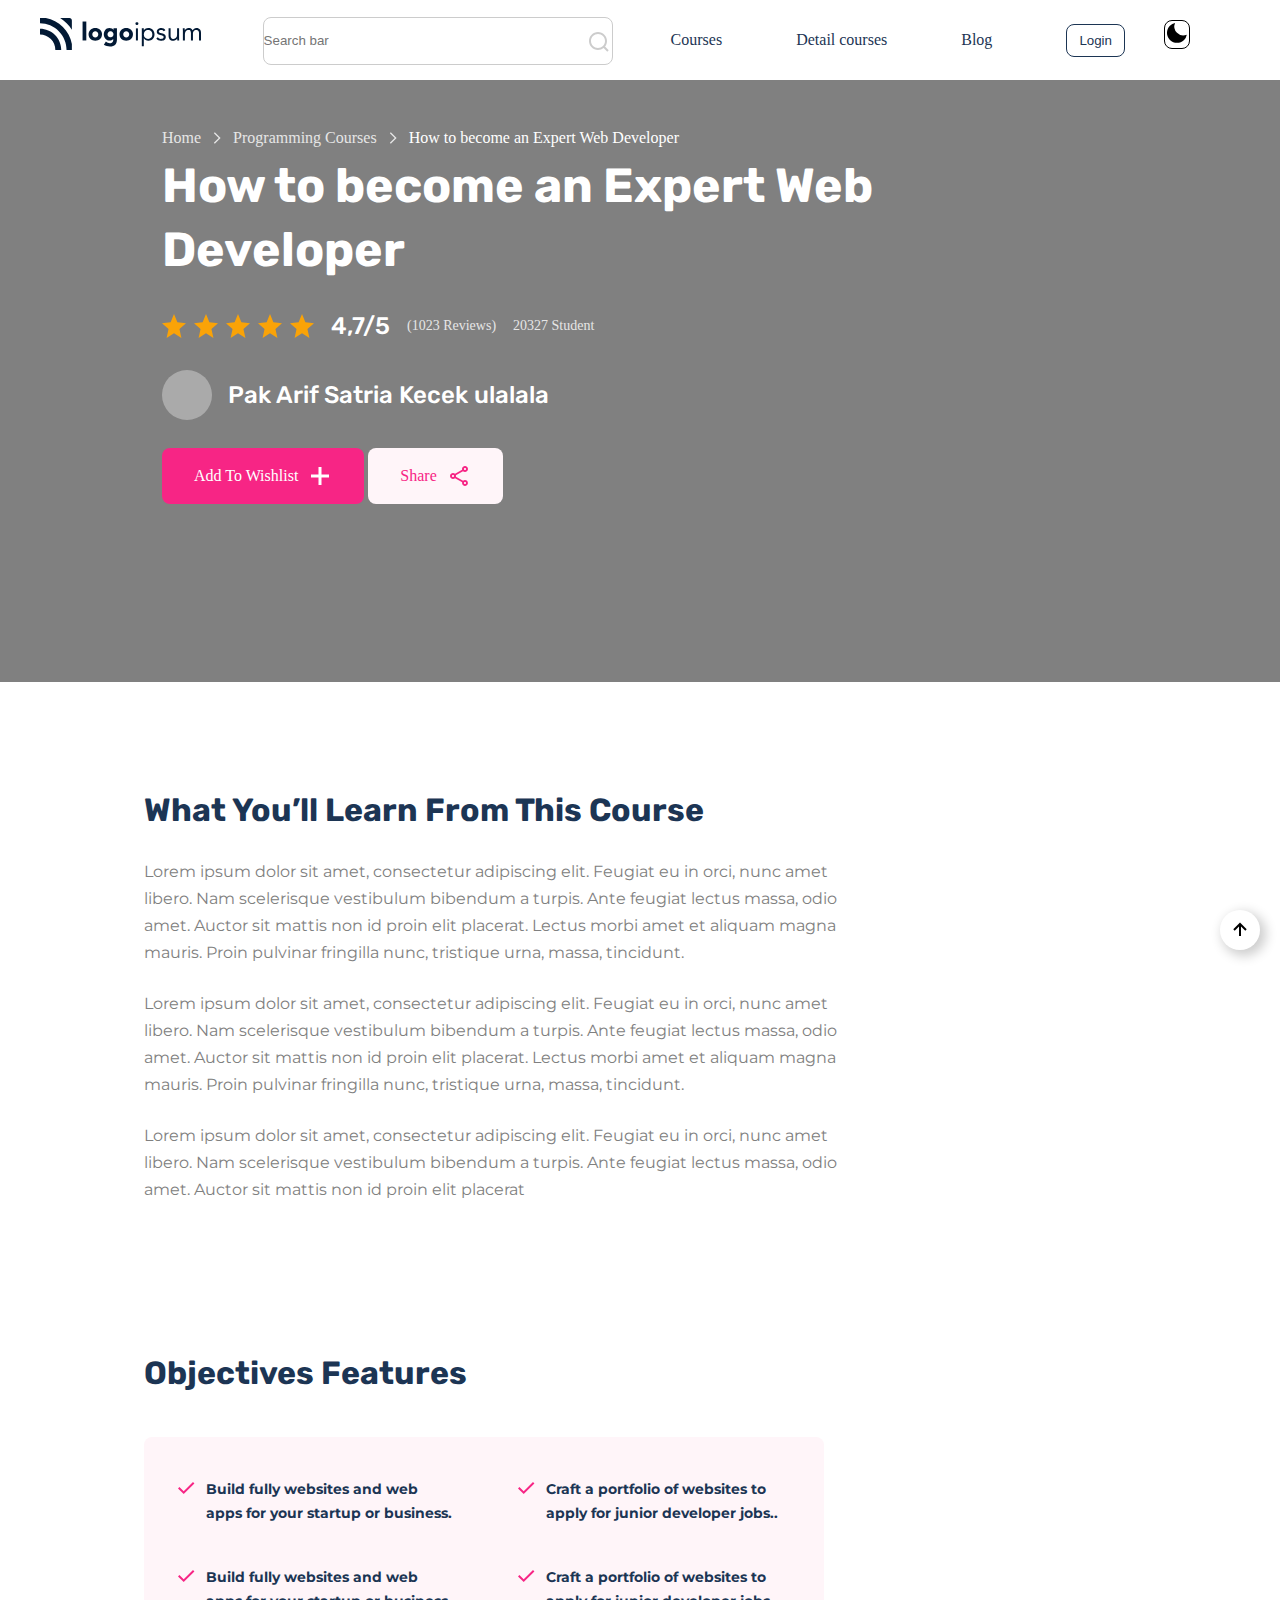
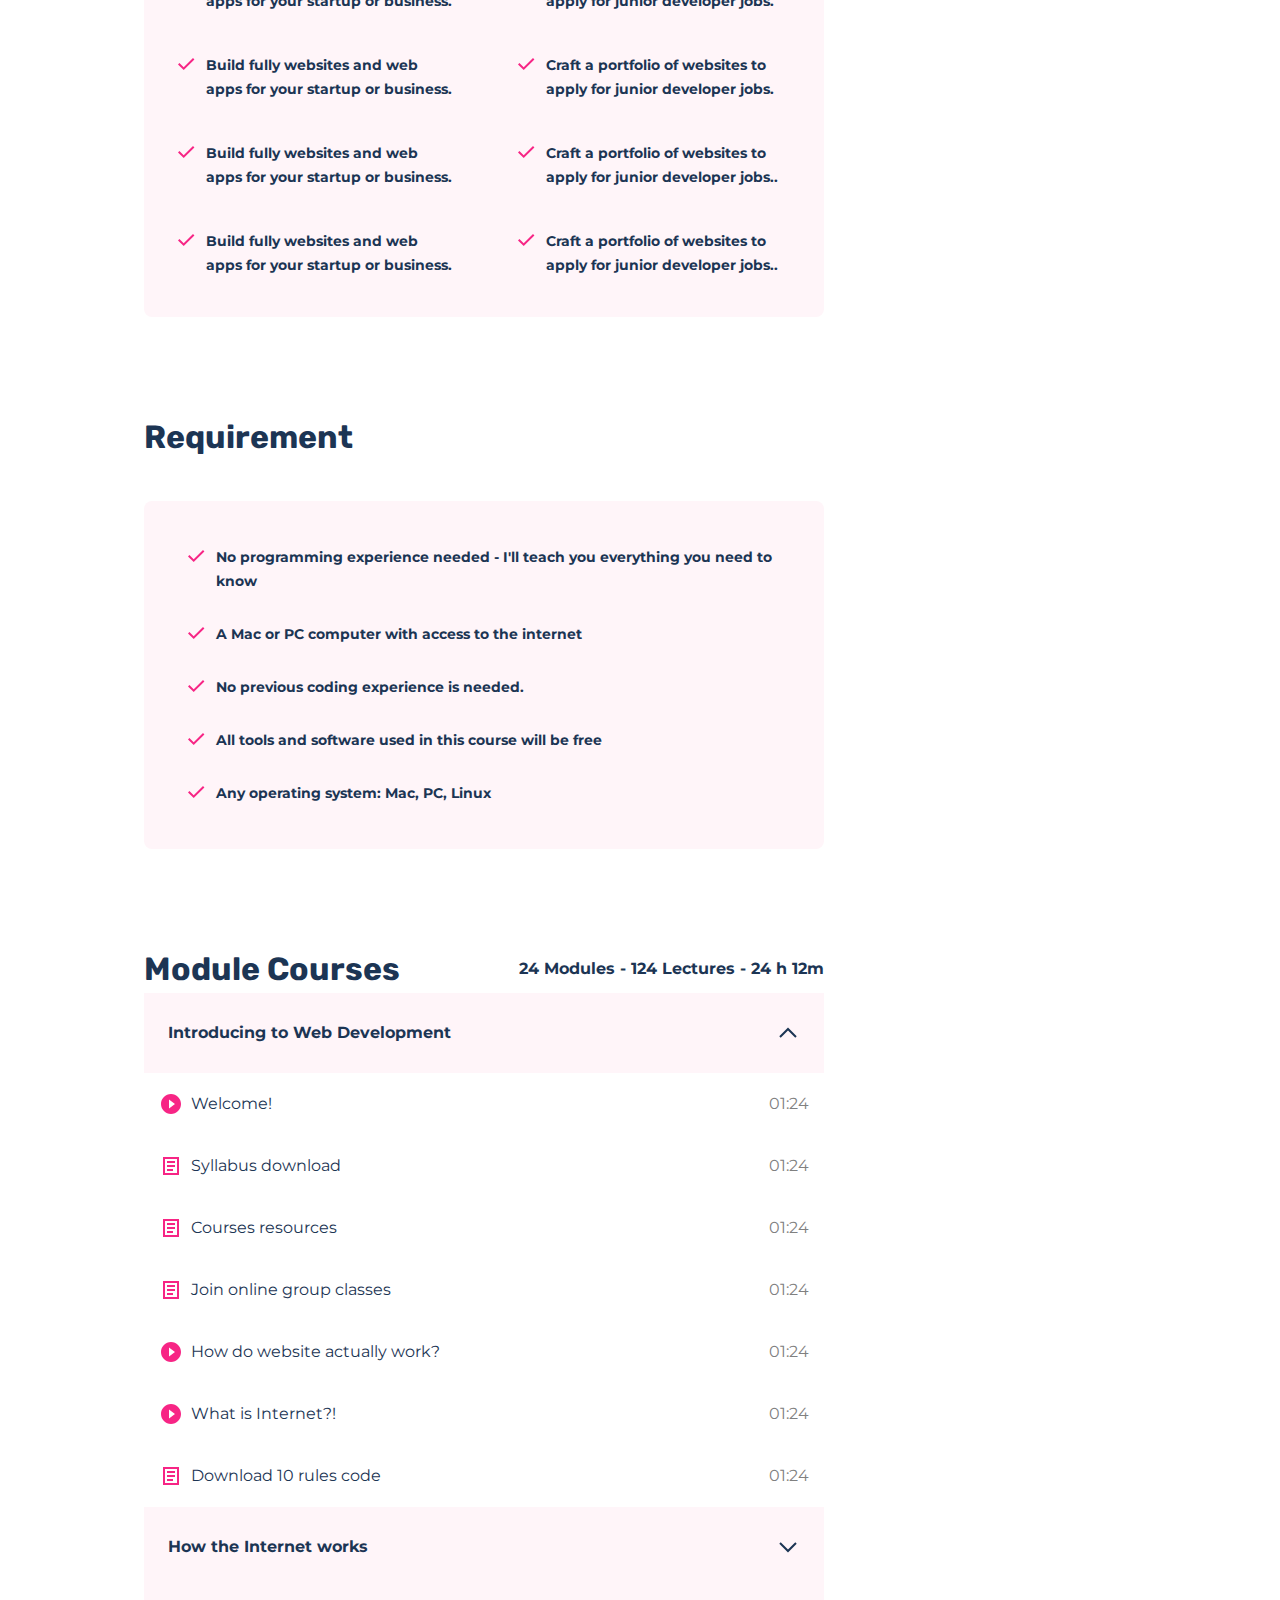
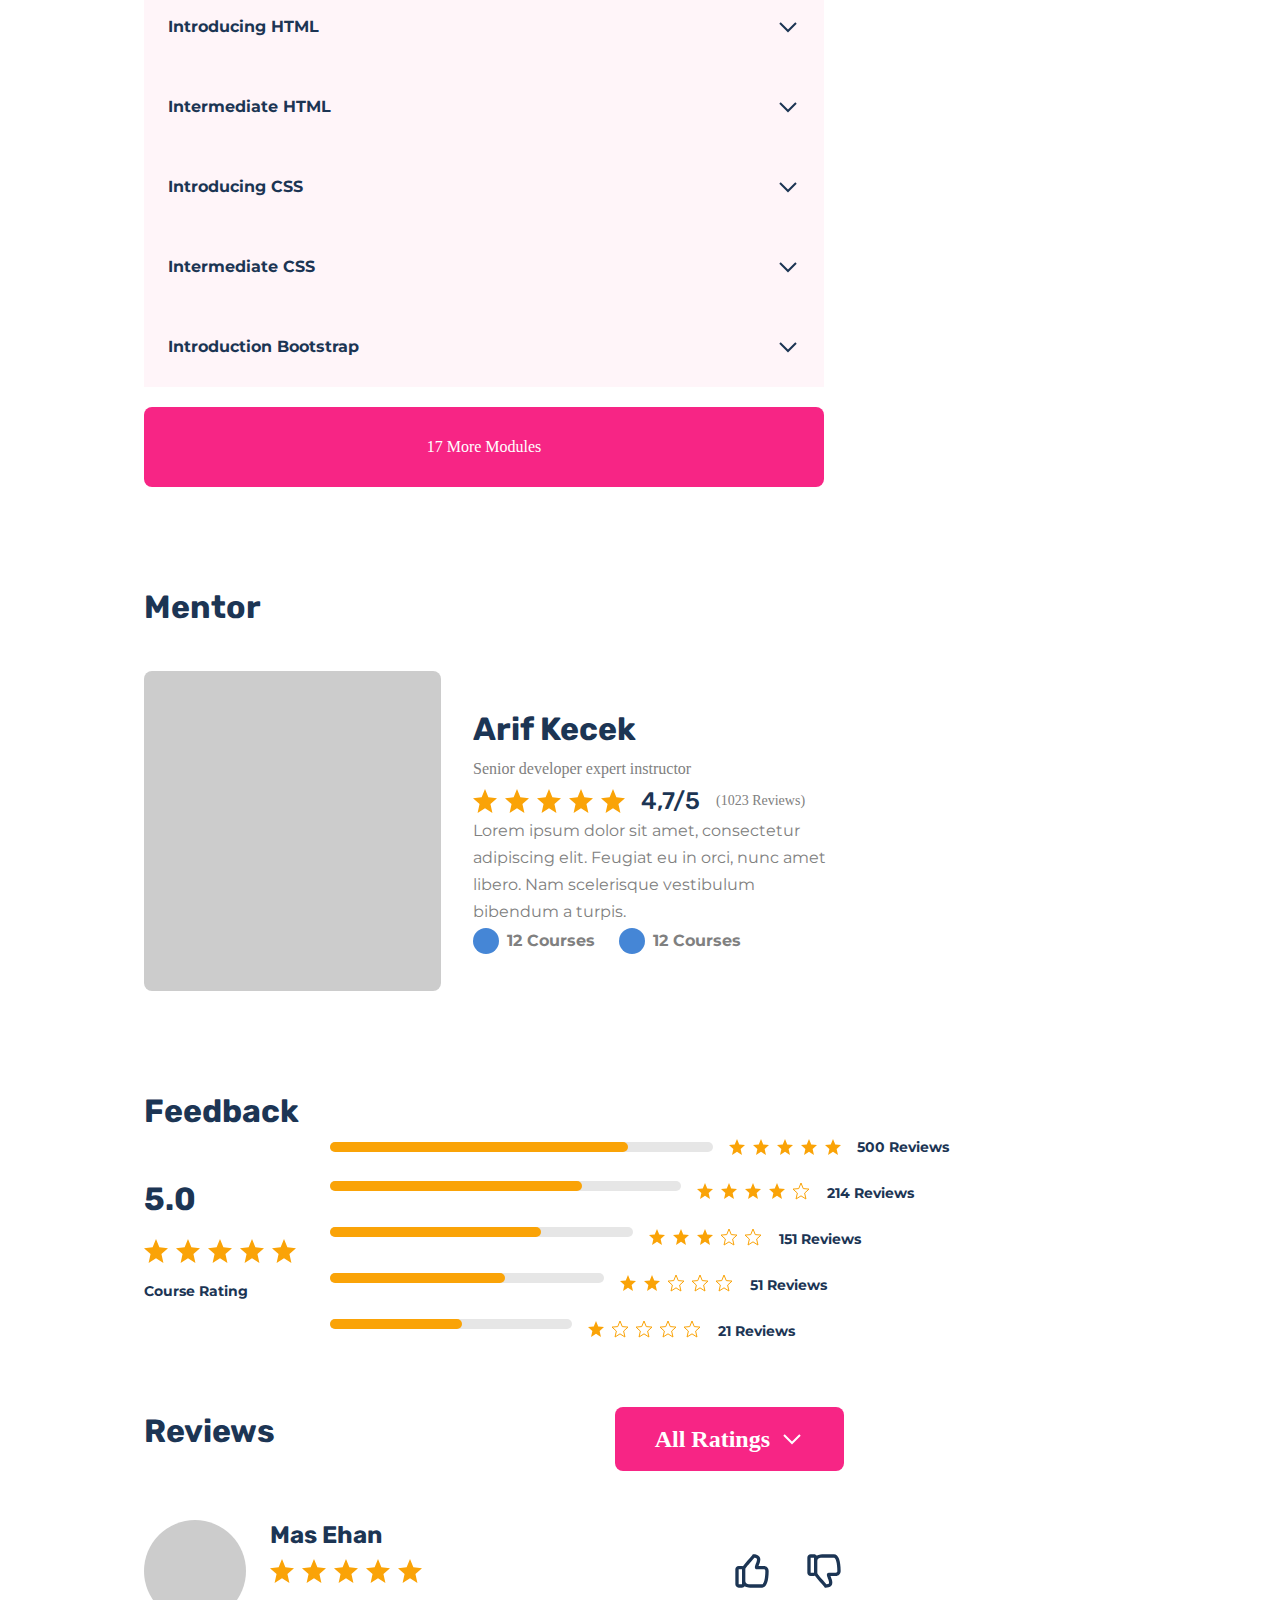
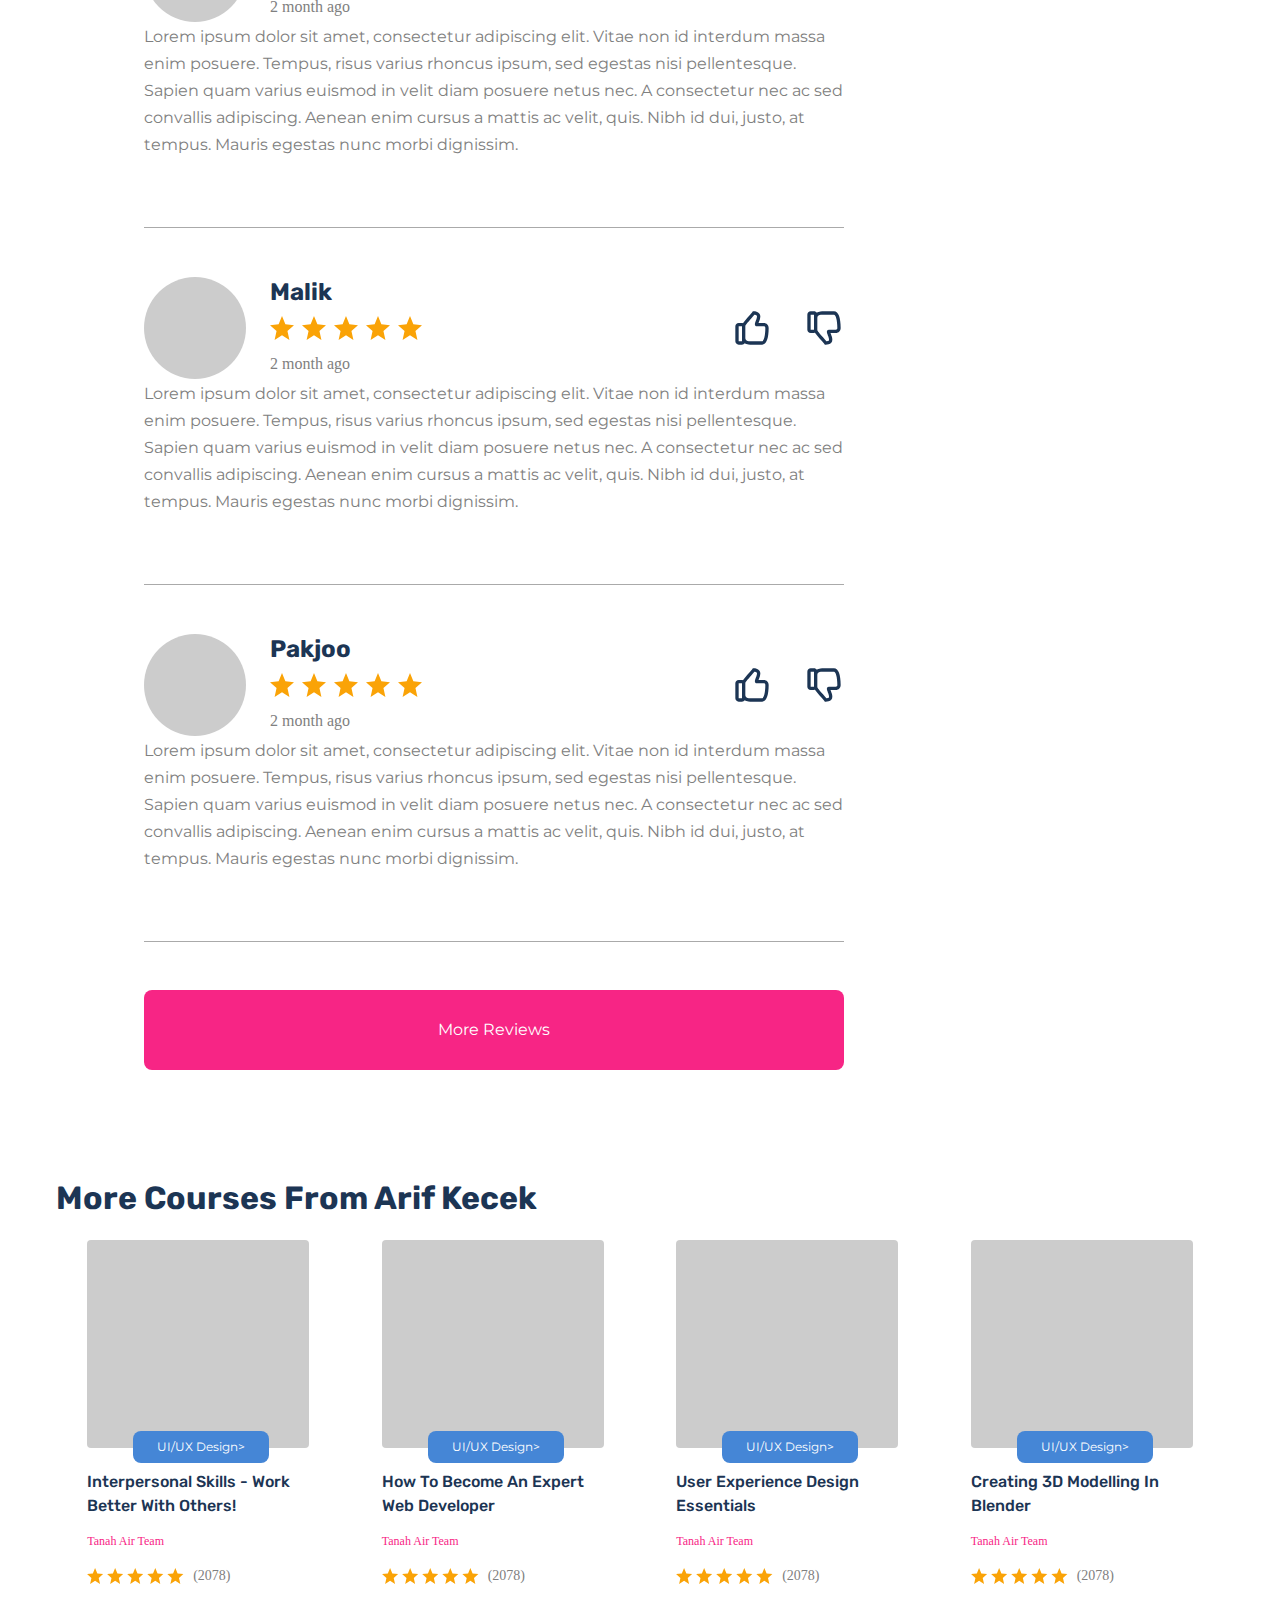
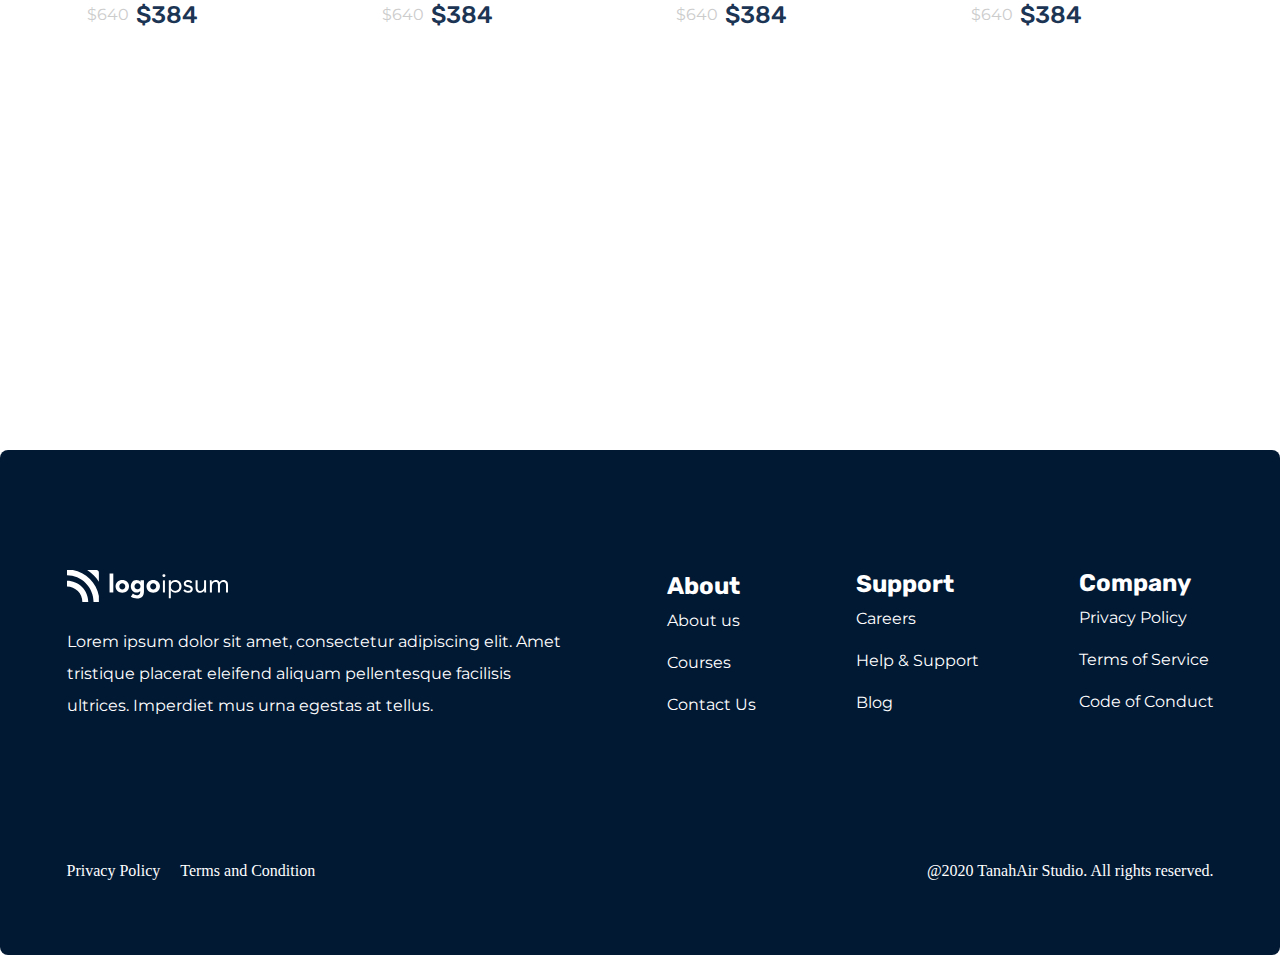
==== commit dc274bca: "account" ====
--- a/pages/account.html
+++ b/pages/account.html
@@ -23,13 +23,13 @@
           <img src="../images/search.svg" alt="">
         </li>
           <li>
-              <a href="">Courses</a>
+              <a href="../pages/courses.html">Courses</a>
           </li>
           <li>
-              <a href="">Detail courses</a>
+              <a href="../pages/account.html">Detail courses</a>
           </li>
           <li>
-              <a href="">Blog</a>
+              <a href="../pages/blog.html">Blog</a>
           </li>
           <li>
               <a hrEf=""><button class="btn1">Login</button></a>
@@ -51,7 +51,650 @@
 
 
          
-
+          <main>
+            <section class="web">
+              <div class="container">
+                <div class="prog">
+                  <div class="top">
+                    <h1>Home</h1>
+                    <svg xmlns="http://www.w3.org/2000/svg" width="16" height="16" viewBox="0 0 16 16" fill="none">
+                      <path d="M4.862 3.13798L9.724 7.99998L4.862 12.862L5.80467 13.8046L11.6093 7.99998L5.80467 2.19531L4.862 3.13798Z" fill="#E6E6E6"/>
+                    </svg>
+      
+                    <h2>Programming Courses</h2>
+                    <svg xmlns="http://www.w3.org/2000/svg" width="16" height="16" viewBox="0 0 16 16" fill="none">
+                      <path d="M4.862 3.13798L9.724 7.99998L4.862 12.862L5.80467 13.8046L11.6093 7.99998L5.80467 2.19531L4.862 3.13798Z" fill="#E6E6E6"/>
+                    </svg>
+                    <h3>How to become an Expert Web Developer</h3>
+      
+                  </div>
+                  <div class="how">
+                    <h1>How to become an Expert Web Developer</h1>
+                    <div class="yul">
+                      <svg xmlns="http://www.w3.org/2000/svg" width="152" height="24" viewBox="0 0 152 24" fill="none">
+                        <path fill-rule="evenodd" clip-rule="evenodd" d="M12 19.2884L19.416 24L17.448 15.12L24 9.14526L15.372 8.37474L12 0L8.628 8.37474L0 9.14526L6.552 15.12L4.584 24L12 19.2884Z" fill="#FAA307"/>
+                        <path fill-rule="evenodd" clip-rule="evenodd" d="M44 19.2884L51.416 24L49.448 15.12L56 9.14526L47.372 8.37474L44 0L40.628 8.37474L32 9.14526L38.552 15.12L36.584 24L44 19.2884Z" fill="#FAA307"/>
+                        <path fill-rule="evenodd" clip-rule="evenodd" d="M76 19.2884L83.416 24L81.448 15.12L88 9.14526L79.372 8.37474L76 0L72.628 8.37474L64 9.14526L70.552 15.12L68.584 24L76 19.2884Z" fill="#FAA307"/>
+                        <path fill-rule="evenodd" clip-rule="evenodd" d="M108 19.2884L115.416 24L113.448 15.12L120 9.14526L111.372 8.37474L108 0L104.628 8.37474L96 9.14526L102.552 15.12L100.584 24L108 19.2884Z" fill="#FAA307"/>
+                        <path fill-rule="evenodd" clip-rule="evenodd" d="M140 19.2884L147.416 24L145.448 15.12L152 9.14526L143.372 8.37474L140 0L136.628 8.37474L128 9.14526L134.552 15.12L132.584 24L140 19.2884Z" fill="#FAA307"/>
+                      </svg>
+                      <h3>4,7/5</h3>
+                      <h2>(1023 Reviews)</h2>
+                      <h2>20327 Student</h2>
+      
+                    </div>
+                    <div class="pak">
+                      <svg xmlns="http://www.w3.org/2000/svg" width="50" height="50" viewBox="0 0 50 50" fill="none">
+                        <circle cx="25" cy="25" r="25" fill="#AAAAAA"/>
+                      </svg>
+                      <h5>Pak Arif Satria Kecek ulalala</h5>
+                    </div>
+                    <div class="add">
+                      <button class="btns"><h1>Add To Wishlist</h1> <svg xmlns="http://www.w3.org/2000/svg" width="24" height="24" viewBox="0 0 24 24" fill="none">
+                        <path fill-rule="evenodd" clip-rule="evenodd" d="M13.5 10.5H21V13.5H13.5V21H10.5V13.5H3V10.5H10.5V3H13.5V10.5Z" fill="white"/>
+                      </svg></button>
+                      <button class="share">
+                        <h1>Share</h1>
+                        <svg xmlns="http://www.w3.org/2000/svg" width="24" height="24" viewBox="0 0 24 24" fill="none">
+                          <path fill-rule="evenodd" clip-rule="evenodd" d="M18 6C17.4477 6 17 5.55228 17 5C17 4.44772 17.4477 4 18 4C18.5523 4 19 4.44772 19 5C19 5.55228 18.5523 6 18 6ZM6 13C5.44772 13 5 12.5523 5 12C5 11.4477 5.44772 11 6 11C6.55228 11 7 11.4477 7 12C7 12.5523 6.55228 13 6 13ZM18 20.02C17.4477 20.02 17 19.5723 17 19.02C17 18.4677 17.4477 18.02 18 18.02C18.5523 18.02 19 18.4677 19 19.02C19 19.5723 18.5523 20.02 18 20.02Z" fill="white"/>
+                          <path fill-rule="evenodd" clip-rule="evenodd" d="M18 16.08C17.24 16.08 16.56 16.38 16.04 16.85L8.91 12.7C8.96 12.47 9 12.24 9 12C9 11.76 8.96 11.53 8.91 11.3L15.96 7.19C16.5 7.69 17.21 8 18 8C19.66 8 21 6.66 21 5C21 3.34 19.66 2 18 2C16.34 2 15 3.34 15 5C15 5.24 15.04 5.47 15.09 5.7L8.04 9.81C7.5 9.31 6.79 9 6 9C4.34 9 3 10.34 3 12C3 13.66 4.34 15 6 15C6.79 15 7.5 14.69 8.04 14.19L15.16 18.35C15.11 18.56 15.08 18.78 15.08 19C15.08 20.61 16.39 21.92 18 21.92C19.61 21.92 20.92 20.61 20.92 19C20.92 17.39 19.61 16.08 18 16.08ZM18 4C18.55 4 19 4.45 19 5C19 5.55 18.55 6 18 6C17.45 6 17 5.55 17 5C17 4.45 17.45 4 18 4ZM6 13C5.45 13 5 12.55 5 12C5 11.45 5.45 11 6 11C6.55 11 7 11.45 7 12C7 12.55 6.55 13 6 13ZM18 20.02C17.45 20.02 17 19.57 17 19.02C17 18.47 17.45 18.02 18 18.02C18.55 18.02 19 18.47 19 19.02C19 19.57 18.55 20.02 18 20.02Z" fill="#F72585"/>
+                        </svg>
+                      </button>
+                    </div>
+                  </div>
+                </div>
+              </div>
+            </section>
+            <section class="course">
+              <div class="container">
+                <div class="this">
+                  <div class="naleva">
+                    <div class="one">
+                      <h1>What you’ll learn from this course</h1>
+                    <p>Lorem ipsum dolor sit amet, consectetur adipiscing elit. Feugiat eu in orci, nunc amet libero. Nam scelerisque vestibulum bibendum a turpis. Ante feugiat lectus massa, odio amet. Auctor sit mattis non id proin elit placerat. Lectus morbi amet et aliquam magna mauris. Proin pulvinar fringilla nunc, tristique urna, massa, tincidunt. </p>
+                    <p>Lorem ipsum dolor sit amet, consectetur adipiscing elit. Feugiat eu in orci, nunc amet libero. Nam scelerisque vestibulum bibendum a turpis. Ante feugiat lectus massa, odio amet. Auctor sit mattis non id proin elit placerat. Lectus morbi amet et aliquam magna mauris. Proin pulvinar fringilla nunc, tristique urna, massa, tincidunt. </p>
+                    <p>Lorem ipsum dolor sit amet, consectetur adipiscing elit. Feugiat eu in orci, nunc amet libero. Nam scelerisque vestibulum bibendum a turpis. Ante feugiat lectus massa, odio amet. Auctor sit mattis non id proin elit placerat</p>
+                    </div>
+                    <div class="object">
+                      <h1>Objectives Features</h1>
+                      <div class="build">
+                        <div class="ici">
+                          <div class="gal">
+                            <svg xmlns="http://www.w3.org/2000/svg" width="24" height="24" viewBox="0 0 24 24" fill="none">
+                              <path fill-rule="evenodd" clip-rule="evenodd" d="M9.70711 14.2929L19 5L20.4142 6.41421L9.70711 17.1213L4 11.4142L5.41421 10L9.70711 14.2929Z" fill="#F72585"/>
+                            </svg>
+                            <p>Build fully websites and web apps for your startup or business.</p>
+                          </div>
+                          <div class="gal">
+                            <svg xmlns="http://www.w3.org/2000/svg" width="24" height="24" viewBox="0 0 24 24" fill="none">
+                              <path fill-rule="evenodd" clip-rule="evenodd" d="M9.70711 14.2929L19 5L20.4142 6.41421L9.70711 17.1213L4 11.4142L5.41421 10L9.70711 14.2929Z" fill="#F72585"/>
+                            </svg>
+                            <p>Build fully websites and web apps for your startup or business.</p>
+                          </div>
+                          <div class="gal">
+                            <svg xmlns="http://www.w3.org/2000/svg" width="24" height="24" viewBox="0 0 24 24" fill="none">
+                              <path fill-rule="evenodd" clip-rule="evenodd" d="M9.70711 14.2929L19 5L20.4142 6.41421L9.70711 17.1213L4 11.4142L5.41421 10L9.70711 14.2929Z" fill="#F72585"/>
+                            </svg>
+                            <p>Build fully websites and web apps for your startup or business.</p>
+                          </div>
+                          <div class="gal">
+                            <svg xmlns="http://www.w3.org/2000/svg" width="24" height="24" viewBox="0 0 24 24" fill="none">
+                              <path fill-rule="evenodd" clip-rule="evenodd" d="M9.70711 14.2929L19 5L20.4142 6.41421L9.70711 17.1213L4 11.4142L5.41421 10L9.70711 14.2929Z" fill="#F72585"/>
+                            </svg>
+                            <p>Build fully websites and web apps for your startup or business.</p>
+                          </div>
+                          <div class="gal">
+                            <svg xmlns="http://www.w3.org/2000/svg" width="24" height="24" viewBox="0 0 24 24" fill="none">
+                              <path fill-rule="evenodd" clip-rule="evenodd" d="M9.70711 14.2929L19 5L20.4142 6.41421L9.70711 17.1213L4 11.4142L5.41421 10L9.70711 14.2929Z" fill="#F72585"/>
+                            </svg>
+                            <p>Build fully websites and web apps for your startup or business.</p>
+                          </div>
+                          
+                        </div>
+                        <div class="ici">
+                          <div class="gal">
+                            <svg xmlns="http://www.w3.org/2000/svg" width="24" height="24" viewBox="0 0 24 24" fill="none">
+                              <path fill-rule="evenodd" clip-rule="evenodd" d="M9.70711 14.2929L19 5L20.4142 6.41421L9.70711 17.1213L4 11.4142L5.41421 10L9.70711 14.2929Z" fill="#F72585"/>
+                            </svg>
+                            <p>Craft a portfolio of websites to apply for junior developer jobs..</p>
+                          </div>
+                          <div class="gal">
+                            <svg xmlns="http://www.w3.org/2000/svg" width="24" height="24" viewBox="0 0 24 24" fill="none">
+                              <path fill-rule="evenodd" clip-rule="evenodd" d="M9.70711 14.2929L19 5L20.4142 6.41421L9.70711 17.1213L4 11.4142L5.41421 10L9.70711 14.2929Z" fill="#F72585"/>
+                            </svg>
+                            <p>Craft a portfolio of websites to apply for junior developer jobs.</p>
+                          </div>
+                          <div class="gal">
+                            <svg xmlns="http://www.w3.org/2000/svg" width="24" height="24" viewBox="0 0 24 24" fill="none">
+                              <path fill-rule="evenodd" clip-rule="evenodd" d="M9.70711 14.2929L19 5L20.4142 6.41421L9.70711 17.1213L4 11.4142L5.41421 10L9.70711 14.2929Z" fill="#F72585"/>
+                            </svg>
+                            <p>Craft a portfolio of websites to apply for junior developer jobs.</p>
+                          </div>
+                          <div class="gal">
+                            <svg xmlns="http://www.w3.org/2000/svg" width="24" height="24" viewBox="0 0 24 24" fill="none">
+                              <path fill-rule="evenodd" clip-rule="evenodd" d="M9.70711 14.2929L19 5L20.4142 6.41421L9.70711 17.1213L4 11.4142L5.41421 10L9.70711 14.2929Z" fill="#F72585"/>
+                            </svg>
+                            <p>Craft a portfolio of websites to apply for junior developer jobs..</p>
+                          </div>
+                          <div class="gal">
+                            <svg xmlns="http://www.w3.org/2000/svg" width="24" height="24" viewBox="0 0 24 24" fill="none">
+                              <path fill-rule="evenodd" clip-rule="evenodd" d="M9.70711 14.2929L19 5L20.4142 6.41421L9.70711 17.1213L4 11.4142L5.41421 10L9.70711 14.2929Z" fill="#F72585"/>
+                            </svg>
+                            <p>Craft a portfolio of websites to apply for junior developer jobs..</p>
+                          </div>
+                          
+                        </div>
+                      </div>
+                    </div>
+                      <div class="requier">
+                        <h1>Requirement </h1>
+                        <div class="ici"> 
+                          <div class="gal">
+                          <svg xmlns="http://www.w3.org/2000/svg" width="24" height="24" viewBox="0 0 24 24" fill="none">
+                            <path fill-rule="evenodd" clip-rule="evenodd" d="M9.70711 14.2929L19 5L20.4142 6.41421L9.70711 17.1213L4 11.4142L5.41421 10L9.70711 14.2929Z" fill="#F72585"/>
+                          </svg>
+                          <p>No programming experience needed - I'll teach you everything you need to know</p>
+                        </div>
+                        <div class="gal">
+                          <svg xmlns="http://www.w3.org/2000/svg" width="24" height="24" viewBox="0 0 24 24" fill="none">
+                            <path fill-rule="evenodd" clip-rule="evenodd" d="M9.70711 14.2929L19 5L20.4142 6.41421L9.70711 17.1213L4 11.4142L5.41421 10L9.70711 14.2929Z" fill="#F72585"/>
+                          </svg>
+                          <p>A Mac or PC computer with access to the internet</p>
+                        </div>
+                        <div class="gal">
+                          <svg xmlns="http://www.w3.org/2000/svg" width="24" height="24" viewBox="0 0 24 24" fill="none">
+                            <path fill-rule="evenodd" clip-rule="evenodd" d="M9.70711 14.2929L19 5L20.4142 6.41421L9.70711 17.1213L4 11.4142L5.41421 10L9.70711 14.2929Z" fill="#F72585"/>
+                          </svg>
+                          <p>No previous coding experience is needed.</p>
+                        </div>
+                        <div class="gal">
+                          <svg xmlns="http://www.w3.org/2000/svg" width="24" height="24" viewBox="0 0 24 24" fill="none">
+                            <path fill-rule="evenodd" clip-rule="evenodd" d="M9.70711 14.2929L19 5L20.4142 6.41421L9.70711 17.1213L4 11.4142L5.41421 10L9.70711 14.2929Z" fill="#F72585"/>
+                          </svg>
+                          <p>All tools and software used in this course will be free</p>
+                        </div>
+                        <div class="gal">
+                          <svg xmlns="http://www.w3.org/2000/svg" width="24" height="24" viewBox="0 0 24 24" fill="none">
+                            <path fill-rule="evenodd" clip-rule="evenodd" d="M9.70711 14.2929L19 5L20.4142 6.41421L9.70711 17.1213L4 11.4142L5.41421 10L9.70711 14.2929Z" fill="#F72585"/>
+                          </svg>
+                          <p>Any operating system: Mac, PC, Linux</p>
+                        </div>
+                      </div>
+                     
+                    </div>
+                    <div class="modul">
+                      <div class="ups">
+                        <h1>Module Courses</h1>
+                        <h2>24 Modules - 124 Lectures - 24 h 12m</h2>
+                      </div>
+                      <div class="intro">
+                        <div class="web">
+                          <h1>Introducing to Web Development</h1>
+                          <svg xmlns="http://www.w3.org/2000/svg" width="24" height="24" viewBox="0 0 24 24" fill="none">
+                            <path fill-rule="evenodd" clip-rule="evenodd" d="M12 9.41424L4.70711 16.7071L3.29289 15.2929L12 6.58582L20.7071 15.2929L19.2929 16.7071L12 9.41424Z" fill="#1C3554"/>
+                          </svg>
+                        </div>
+                        <div class="welcome">
+                          <div class="mon">
+                            <svg xmlns="http://www.w3.org/2000/svg" width="24" height="24" viewBox="0 0 24 24" fill="none">
+                              <path fill-rule="evenodd" clip-rule="evenodd" d="M12 2C6.48 2 2 6.48 2 12C2 17.52 6.48 22 12 22C17.52 22 22 17.52 22 12C22 6.48 17.52 2 12 2ZM10 16.5V7.5L16 12L10 16.5Z" fill="#F72585"/>
+                            </svg>
+                            <h1>Welcome!</h1>
+      
+                          </div>
+                          <p>01:24</p>
+                        </div>
+                        <div class="welcome">
+                          <div class="mon">
+                            <svg xmlns="http://www.w3.org/2000/svg" width="24" height="24" viewBox="0 0 24 24" fill="none">
+                              <path fill-rule="evenodd" clip-rule="evenodd" d="M20 21H4V3H20V21ZM6 19H18V5H6V19ZM16 7H8V9H16V7ZM8 15H14V17H8V15ZM16 11H8V13H16V11Z" fill="#F72585"/>
+                            </svg>
+                            <h1>Syllabus download</h1>
+      
+                          </div>
+                          <p>01:24</p>
+                        </div>
+                        <div class="welcome">
+                          <div class="mon">
+                            <svg xmlns="http://www.w3.org/2000/svg" width="24" height="24" viewBox="0 0 24 24" fill="none">
+                              <path fill-rule="evenodd" clip-rule="evenodd" d="M20 21H4V3H20V21ZM6 19H18V5H6V19ZM16 7H8V9H16V7ZM8 15H14V17H8V15ZM16 11H8V13H16V11Z" fill="#F72585"/>
+                            </svg>
+                            <h1>Courses resources</h1>
+      
+                          </div>
+                          <p>01:24</p>
+                        </div>
+                        <div class="welcome">
+                          <div class="mon">
+                            <svg xmlns="http://www.w3.org/2000/svg" width="24" height="24" viewBox="0 0 24 24" fill="none">
+                              <path fill-rule="evenodd" clip-rule="evenodd" d="M20 21H4V3H20V21ZM6 19H18V5H6V19ZM16 7H8V9H16V7ZM8 15H14V17H8V15ZM16 11H8V13H16V11Z" fill="#F72585"/>
+                            </svg>
+                            <h1>Join online group classes</h1>
+      
+                          </div>
+                          <p>01:24</p>
+                        </div>
+                        <div class="welcome">
+                          <div class="mon">
+                            <svg xmlns="http://www.w3.org/2000/svg" width="24" height="24" viewBox="0 0 24 24" fill="none">
+                              <path fill-rule="evenodd" clip-rule="evenodd" d="M12 2C6.48 2 2 6.48 2 12C2 17.52 6.48 22 12 22C17.52 22 22 17.52 22 12C22 6.48 17.52 2 12 2ZM10 16.5V7.5L16 12L10 16.5Z" fill="#F72585"/>
+                            </svg>
+                            <h1>How do website actually work?</h1>
+      
+                          </div>
+                          <p>01:24</p>
+                        </div>
+                        <div class="welcome">
+                          <div class="mon">
+                            <svg xmlns="http://www.w3.org/2000/svg" width="24" height="24" viewBox="0 0 24 24" fill="none">
+                              <path fill-rule="evenodd" clip-rule="evenodd" d="M12 2C6.48 2 2 6.48 2 12C2 17.52 6.48 22 12 22C17.52 22 22 17.52 22 12C22 6.48 17.52 2 12 2ZM10 16.5V7.5L16 12L10 16.5Z" fill="#F72585"/>
+                            </svg>
+                            <h1>What is Internet?!</h1>
+      
+                          </div>
+                          <p>01:24</p>
+                        </div>
+                        <div class="welcome">
+                          <div class="mon">
+                            <svg xmlns="http://www.w3.org/2000/svg" width="24" height="24" viewBox="0 0 24 24" fill="none">
+                              <path fill-rule="evenodd" clip-rule="evenodd" d="M20 21H4V3H20V21ZM6 19H18V5H6V19ZM16 7H8V9H16V7ZM8 15H14V17H8V15ZM16 11H8V13H16V11Z" fill="#F72585"/>
+                            </svg>
+                            <h1>Download 10 rules code</h1>
+      
+                          </div>
+                          <p>01:24</p>
+                        </div>
+                        <div class="how">
+                          <div class="web">
+                            <h1>How the Internet works</h1>
+                            <svg xmlns="http://www.w3.org/2000/svg" width="24" height="24" viewBox="0 0 24 24" fill="none">
+                              <path fill-rule="evenodd" clip-rule="evenodd" d="M12 14.5858L19.2929 7.29289L20.7071 8.70711L12 17.4142L3.29289 8.70711L4.70711 7.29289L12 14.5858Z" fill="#1C3554"/>
+                            </svg>
+                            
+                          </div>
+                          <div class="web">
+                            <h1>Introducing HTML</h1>
+                            <svg xmlns="http://www.w3.org/2000/svg" width="24" height="24" viewBox="0 0 24 24" fill="none">
+                              <path fill-rule="evenodd" clip-rule="evenodd" d="M12 14.5858L19.2929 7.29289L20.7071 8.70711L12 17.4142L3.29289 8.70711L4.70711 7.29289L12 14.5858Z" fill="#1C3554"/>
+                            </svg>
+                            
+                          </div>
+                          <div class="web">
+                            <h1>Intermediate HTML</h1>
+                            <svg xmlns="http://www.w3.org/2000/svg" width="24" height="24" viewBox="0 0 24 24" fill="none">
+                              <path fill-rule="evenodd" clip-rule="evenodd" d="M12 14.5858L19.2929 7.29289L20.7071 8.70711L12 17.4142L3.29289 8.70711L4.70711 7.29289L12 14.5858Z" fill="#1C3554"/>
+                            </svg>
+                            
+                          </div>
+                          <div class="web">
+                            <h1>Introducing CSS</h1>
+                            <svg xmlns="http://www.w3.org/2000/svg" width="24" height="24" viewBox="0 0 24 24" fill="none">
+                              <path fill-rule="evenodd" clip-rule="evenodd" d="M12 14.5858L19.2929 7.29289L20.7071 8.70711L12 17.4142L3.29289 8.70711L4.70711 7.29289L12 14.5858Z" fill="#1C3554"/>
+                            </svg>
+                            
+                          </div>
+                          <div class="web">
+                            <h1>Intermediate CSS</h1>
+                            <svg xmlns="http://www.w3.org/2000/svg" width="24" height="24" viewBox="0 0 24 24" fill="none">
+                              <path fill-rule="evenodd" clip-rule="evenodd" d="M12 14.5858L19.2929 7.29289L20.7071 8.70711L12 17.4142L3.29289 8.70711L4.70711 7.29289L12 14.5858Z" fill="#1C3554"/>
+                            </svg>
+                            
+                          </div>
+                          <div class="web">
+                            <h1>Introduction Bootstrap</h1>
+                            <svg xmlns="http://www.w3.org/2000/svg" width="24" height="24" viewBox="0 0 24 24" fill="none">
+                              <path fill-rule="evenodd" clip-rule="evenodd" d="M12 14.5858L19.2929 7.29289L20.7071 8.70711L12 17.4142L3.29289 8.70711L4.70711 7.29289L12 14.5858Z" fill="#1C3554"/>
+                            </svg>
+                            
+                          </div>
+                        </div>
+                        <button class="mores">17 More Modules</button>
+      
+                      </div>
+                    </div>
+                    
+                    <section class="mentor">
+                      <h1>Mentor</h1>
+                      <div class="arif">
+                        <div class="who">
+      
+                        </div>
+                        <div class="kecek">
+                          <h1>Arif kecek</h1>
+                          <p>Senior developer expert instructor</p>
+                          <div class="zvyo">
+                            <svg xmlns="http://www.w3.org/2000/svg" width="152" height="24" viewBox="0 0 152 24" fill="none">
+                              <path fill-rule="evenodd" clip-rule="evenodd" d="M12 19.2884L19.416 24L17.448 15.12L24 9.14526L15.372 8.37474L12 0L8.628 8.37474L0 9.14526L6.552 15.12L4.584 24L12 19.2884Z" fill="#FAA307"/>
+                              <path fill-rule="evenodd" clip-rule="evenodd" d="M44 19.2884L51.416 24L49.448 15.12L56 9.14526L47.372 8.37474L44 0L40.628 8.37474L32 9.14526L38.552 15.12L36.584 24L44 19.2884Z" fill="#FAA307"/>
+                              <path fill-rule="evenodd" clip-rule="evenodd" d="M76 19.2884L83.416 24L81.448 15.12L88 9.14526L79.372 8.37474L76 0L72.628 8.37474L64 9.14526L70.552 15.12L68.584 24L76 19.2884Z" fill="#FAA307"/>
+                              <path fill-rule="evenodd" clip-rule="evenodd" d="M108 19.2884L115.416 24L113.448 15.12L120 9.14526L111.372 8.37474L108 0L104.628 8.37474L96 9.14526L102.552 15.12L100.584 24L108 19.2884Z" fill="#FAA307"/>
+                              <path fill-rule="evenodd" clip-rule="evenodd" d="M140 19.2884L147.416 24L145.448 15.12L152 9.14526L143.372 8.37474L140 0L136.628 8.37474L128 9.14526L134.552 15.12L132.584 24L140 19.2884Z" fill="#FAA307"/>
+                            </svg>
+                            <h5>4,7/5</h5>
+                            <p>(1023 Reviews)</p>
+                          </div>
+                          <h3>Lorem ipsum dolor sit amet, consectetur adipiscing elit. Feugiat eu in orci, nunc amet libero. Nam scelerisque vestibulum bibendum a turpis.</h3>
+                          <div class="hour">
+                            <div class="unit"><svg xmlns="http://www.w3.org/2000/svg" width="26" height="26" viewBox="0 0 26 26" fill="none">
+                              <circle cx="13" cy="13" r="13" fill="#4586D6"/>
+                            </svg>
+                            <p>12 Courses</p>
+                          
+                          </div>
+                          <div class="unit"><svg xmlns="http://www.w3.org/2000/svg" width="26" height="26" viewBox="0 0 26 26" fill="none">
+                            <circle cx="13" cy="13" r="13" fill="#4586D6"/>
+                          </svg>
+                          <p>12 Courses</p>
+                        
+                        </div>
+                          </div>
+                        </div>
+                      </div>
+                    </section>
+                    <div class="feedback">
+                      <h1>Feedback</h1>
+                    <div class="four">
+                      <div class="five">
+                        <h1>5.0</h1>
+                        <svg xmlns="http://www.w3.org/2000/svg" width="152" height="24" viewBox="0 0 152 24" fill="none">
+                          <path fill-rule="evenodd" clip-rule="evenodd" d="M12 19.2884L19.416 24L17.448 15.12L23.9999 9.14526L15.372 8.37474L12 0L8.62798 8.37474L0 9.14526L6.55198 15.12L4.58399 24L12 19.2884Z" fill="#FAA307"/>
+                          <path fill-rule="evenodd" clip-rule="evenodd" d="M43.9999 19.2884L51.4159 24L49.4479 15.12L55.9999 9.14526L47.3719 8.37474L43.9999 0L40.6279 8.37474L31.9999 9.14526L38.5519 15.12L36.5839 24L43.9999 19.2884Z" fill="#FAA307"/>
+                          <path fill-rule="evenodd" clip-rule="evenodd" d="M75.9998 19.2884L83.4158 24L81.4478 15.12L87.9998 9.14526L79.3718 8.37474L75.9998 0L72.6279 8.37474L63.9999 9.14526L70.5519 15.12L68.5839 24L75.9998 19.2884Z" fill="#FAA307"/>
+                          <path fill-rule="evenodd" clip-rule="evenodd" d="M108 19.2884L115.416 24L113.448 15.12L120 9.14526L111.372 8.37474L108 0L104.628 8.37474L95.9998 9.14526L102.552 15.12L100.584 24L108 19.2884Z" fill="#FAA307"/>
+                          <path fill-rule="evenodd" clip-rule="evenodd" d="M140 19.2884L147.416 24L145.448 15.12L152 9.14526L143.372 8.37474L140 0L136.628 8.37474L128 9.14526L134.552 15.12L132.584 24L140 19.2884Z" fill="#FAA307"/>
+                        </svg>
+                        <p>Course Rating</p>
+                      </div>
+                     <div class="review">
+                      <div class="sixs">
+                        <div class="chiz">
+                          <div class="sar"></div>
+                        </div>
+                        <svg xmlns="http://www.w3.org/2000/svg" width="112" height="16" viewBox="0 0 112 16" fill="none">
+                          <path fill-rule="evenodd" clip-rule="evenodd" d="M8 12.859L12.944 16L11.632 10.08L16 6.09686L10.248 5.58317L8 0L5.752 5.58317L0 6.09686L4.368 10.08L3.056 16L8 12.859Z" fill="#FAA307"/>
+                          <path fill-rule="evenodd" clip-rule="evenodd" d="M32 12.859L36.944 16L35.632 10.08L40 6.09686L34.248 5.58317L32 0L29.752 5.58317L24 6.09686L28.368 10.08L27.056 16L32 12.859Z" fill="#FAA307"/>
+                          <path fill-rule="evenodd" clip-rule="evenodd" d="M56 12.859L60.944 16L59.632 10.08L64 6.09686L58.248 5.58317L56 0L53.752 5.58317L48 6.09686L52.368 10.08L51.056 16L56 12.859Z" fill="#FAA307"/>
+                          <path fill-rule="evenodd" clip-rule="evenodd" d="M80 12.859L84.944 16L83.632 10.08L88 6.09686L82.248 5.58317L80 0L77.752 5.58317L72 6.09686L76.368 10.08L75.056 16L80 12.859Z" fill="#FAA307"/>
+                          <path fill-rule="evenodd" clip-rule="evenodd" d="M104 12.859L108.944 16L107.632 10.08L112 6.09686L106.248 5.58317L104 0L101.752 5.58317L96 6.09686L100.368 10.08L99.056 16L104 12.859Z" fill="#FAA307"/>
+                        </svg>
+                        <p>500 Reviews</p>
+                      </div>
+                      <div class="seven">
+                        <div class="chiz">
+                          <div class="sar"></div>
+                        </div>
+                        <svg xmlns="http://www.w3.org/2000/svg" width="114" height="20" viewBox="0 0 114 20" fill="none">
+                          <path fill-rule="evenodd" clip-rule="evenodd" d="M8 14.859L12.944 18L11.632 12.08L16 8.09686L10.248 7.58317L8 2L5.752 7.58317L0 8.09686L4.368 12.08L3.056 18L8 14.859Z" fill="#FAA307"/>
+                          <path fill-rule="evenodd" clip-rule="evenodd" d="M32 14.859L36.944 18L35.632 12.08L40 8.09686L34.248 7.58317L32 2L29.752 7.58317L24 8.09686L28.368 12.08L27.056 18L32 14.859Z" fill="#FAA307"/>
+                          <path fill-rule="evenodd" clip-rule="evenodd" d="M56 14.859L60.944 18L59.632 12.08L64 8.09686L58.248 7.58317L56 2L53.752 7.58317L48 8.09686L52.368 12.08L51.056 18L56 14.859Z" fill="#FAA307"/>
+                          <path fill-rule="evenodd" clip-rule="evenodd" d="M80 14.859L84.944 18L83.632 12.08L88 8.09686L82.248 7.58317L80 2L77.752 7.58317L72 8.09686L76.368 12.08L75.056 18L80 14.859Z" fill="#FAA307"/>
+                          <path fill-rule="evenodd" clip-rule="evenodd" d="M104 14.859L108.944 18L107.632 12.08L112 8.09686L106.248 7.58317L104 2L101.752 7.58317L96 8.09686L100.368 12.08L99.056 18L104 14.859Z" stroke="#FAA307"/>
+                        </svg>
+                        <p>214 Reviews</p>
+                      </div>
+                      <div class="eight">
+                        <div class="chiz">
+                          <div class="sar"></div>
+                        </div>
+                        <svg xmlns="http://www.w3.org/2000/svg" width="114" height="20" viewBox="0 0 114 20" fill="none">
+                          <path fill-rule="evenodd" clip-rule="evenodd" d="M8 14.859L12.944 18L11.632 12.08L16 8.09686L10.248 7.58317L8 2L5.752 7.58317L0 8.09686L4.368 12.08L3.056 18L8 14.859Z" fill="#FAA307"/>
+                          <path fill-rule="evenodd" clip-rule="evenodd" d="M32 14.859L36.944 18L35.632 12.08L40 8.09686L34.248 7.58317L32 2L29.752 7.58317L24 8.09686L28.368 12.08L27.056 18L32 14.859Z" fill="#FAA307"/>
+                          <path fill-rule="evenodd" clip-rule="evenodd" d="M56 14.859L60.944 18L59.632 12.08L64 8.09686L58.248 7.58317L56 2L53.752 7.58317L48 8.09686L52.368 12.08L51.056 18L56 14.859Z" fill="#FAA307"/>
+                          <path fill-rule="evenodd" clip-rule="evenodd" d="M80 14.859L84.944 18L83.632 12.08L88 8.09686L82.248 7.58317L80 2L77.752 7.58317L72 8.09686L76.368 12.08L75.056 18L80 14.859Z" stroke="#FAA307"/>
+                          <path fill-rule="evenodd" clip-rule="evenodd" d="M104 14.859L108.944 18L107.632 12.08L112 8.09686L106.248 7.58317L104 2L101.752 7.58317L96 8.09686L100.368 12.08L99.056 18L104 14.859Z" stroke="#FAA307"/>
+                        </svg>
+                        <p>151 Reviews</p>
+                      </div>
+                      <div class="nine">
+                        <div class="chiz">
+                          <div class="sar"></div>
+                        </div>
+                        <svg xmlns="http://www.w3.org/2000/svg" width="114" height="20" viewBox="0 0 114 20" fill="none">
+                          <path fill-rule="evenodd" clip-rule="evenodd" d="M8 14.859L12.944 18L11.632 12.08L16 8.09686L10.248 7.58317L8 2L5.752 7.58317L0 8.09686L4.368 12.08L3.056 18L8 14.859Z" fill="#FAA307"/>
+                          <path fill-rule="evenodd" clip-rule="evenodd" d="M32 14.859L36.944 18L35.632 12.08L40 8.09686L34.248 7.58317L32 2L29.752 7.58317L24 8.09686L28.368 12.08L27.056 18L32 14.859Z" fill="#FAA307"/>
+                          <path fill-rule="evenodd" clip-rule="evenodd" d="M56 14.859L60.944 18L59.632 12.08L64 8.09686L58.248 7.58317L56 2L53.752 7.58317L48 8.09686L52.368 12.08L51.056 18L56 14.859Z" stroke="#FAA307"/>
+                          <path fill-rule="evenodd" clip-rule="evenodd" d="M80 14.859L84.944 18L83.632 12.08L88 8.09686L82.248 7.58317L80 2L77.752 7.58317L72 8.09686L76.368 12.08L75.056 18L80 14.859Z" stroke="#FAA307"/>
+                          <path fill-rule="evenodd" clip-rule="evenodd" d="M104 14.859L108.944 18L107.632 12.08L112 8.09686L106.248 7.58317L104 2L101.752 7.58317L96 8.09686L100.368 12.08L99.056 18L104 14.859Z" stroke="#FAA307"/>
+                        </svg>
+                        <p>51 Reviews</p>
+      
+                      </div>
+                      <div class="ten">
+                        <div class="chiz">
+                          <div class="sar"></div>
+                        </div>
+                        <svg xmlns="http://www.w3.org/2000/svg" width="114" height="20" viewBox="0 0 114 20" fill="none">
+                          <path fill-rule="evenodd" clip-rule="evenodd" d="M8 14.859L12.944 18L11.632 12.08L16 8.09686L10.248 7.58317L8 2L5.752 7.58317L0 8.09686L4.368 12.08L3.056 18L8 14.859Z" fill="#FAA307"/>
+                          <path fill-rule="evenodd" clip-rule="evenodd" d="M32 14.859L36.944 18L35.632 12.08L40 8.09686L34.248 7.58317L32 2L29.752 7.58317L24 8.09686L28.368 12.08L27.056 18L32 14.859Z" stroke="#FAA307"/>
+                          <path fill-rule="evenodd" clip-rule="evenodd" d="M56 14.859L60.944 18L59.632 12.08L64 8.09686L58.248 7.58317L56 2L53.752 7.58317L48 8.09686L52.368 12.08L51.056 18L56 14.859Z" stroke="#FAA307"/>
+                          <path fill-rule="evenodd" clip-rule="evenodd" d="M80 14.859L84.944 18L83.632 12.08L88 8.09686L82.248 7.58317L80 2L77.752 7.58317L72 8.09686L76.368 12.08L75.056 18L80 14.859Z" stroke="#FAA307"/>
+                          <path fill-rule="evenodd" clip-rule="evenodd" d="M104 14.859L108.944 18L107.632 12.08L112 8.09686L106.248 7.58317L104 2L101.752 7.58317L96 8.09686L100.368 12.08L99.056 18L104 14.859Z" stroke="#FAA307"/>
+                        </svg>
+                        <p>21 Reviews</p>
+                      </div>
+                     </div>
+                    </div>
+                    </div>
+      
+                    <div class="mas">
+                      <div class="top">
+                        <h1>Reviews</h1>
+                        <button class="rating">
+                          <h2>All Ratings</h2>
+                          <svg xmlns="http://www.w3.org/2000/svg" width="24" height="24" viewBox="0 0 24 24" fill="none">
+                            <path d="M12 17.414L3.293 8.70697L4.707 7.29297L12 14.586L19.293 7.29297L20.707 8.70697L12 17.414Z" fill="white"/>
+                          </svg>
+                        </button>
+                      </div>
+      
+                      <div class="eha">
+                        <div class="month">
+                          <div class="kat">
+                          <svg xmlns="http://www.w3.org/2000/svg" width="102" height="102" viewBox="0 0 102 102" fill="none">
+                            <circle cx="51" cy="51" r="51" fill="#CCCCCC"/>
+                          </svg>
+                          <div class="yul">
+                            <h5>Mas Ehan</h5>
+                            <svg xmlns="http://www.w3.org/2000/svg" width="152" height="24" viewBox="0 0 152 24" fill="none">
+                              <path fill-rule="evenodd" clip-rule="evenodd" d="M12 19.2884L19.416 24L17.448 15.12L23.9999 9.14526L15.372 8.37474L12 0L8.62798 8.37474L0 9.14526L6.55198 15.12L4.58399 24L12 19.2884Z" fill="#FAA307"/>
+                              <path fill-rule="evenodd" clip-rule="evenodd" d="M43.9999 19.2884L51.4159 24L49.4479 15.12L55.9999 9.14526L47.3719 8.37474L43.9999 0L40.6279 8.37474L31.9999 9.14526L38.5519 15.12L36.5839 24L43.9999 19.2884Z" fill="#FAA307"/>
+                              <path fill-rule="evenodd" clip-rule="evenodd" d="M75.9998 19.2884L83.4158 24L81.4478 15.12L87.9998 9.14526L79.3718 8.37474L75.9998 0L72.6279 8.37474L63.9999 9.14526L70.5519 15.12L68.5839 24L75.9998 19.2884Z" fill="#FAA307"/>
+                              <path fill-rule="evenodd" clip-rule="evenodd" d="M108 19.2884L115.416 24L113.448 15.12L120 9.14526L111.372 8.37474L108 0L104.628 8.37474L95.9998 9.14526L102.552 15.12L100.584 24L108 19.2884Z" fill="#FAA307"/>
+                              <path fill-rule="evenodd" clip-rule="evenodd" d="M140 19.2884L147.416 24L145.448 15.12L152 9.14526L143.372 8.37474L140 0L136.628 8.37474L128 9.14526L134.552 15.12L132.584 24L140 19.2884Z" fill="#FAA307"/>
+                            </svg>
+                            <p>2 month ago</p>
+                          </div>
+                        </div>
+                        <div class="svges">
+                          <svg xmlns="http://www.w3.org/2000/svg" width="40" height="40" viewBox="0 0 40 40" fill="none">
+                            <path fill-rule="evenodd" clip-rule="evenodd" d="M36.6667 19.9985C36.6667 17.1943 34.7827 14.9985 31.6667 14.9985H26.545C26.5599 14.9575 26.5753 14.9155 26.5913 14.8722C26.6377 14.7469 26.7682 14.4028 26.8951 14.0685C27.0073 13.7728 27.1165 13.4849 27.1618 13.3633C27.4787 12.5127 27.7099 11.8274 27.897 11.1487C28.1798 10.1228 28.3333 9.19864 28.3333 8.33179C28.3333 5.87844 26.8198 4.35465 24.5805 3.7026C23.5705 3.4085 22.6913 3.33163 21.6667 3.33179H20.8675L20.3671 3.95493C19.8019 4.65885 18.6917 5.9275 17.4117 7.39012C15.0504 10.0883 12.1115 13.4466 10.9506 15.1375C10.6494 15.048 10.3303 14.9999 10 14.9999H6.66667C4.82572 14.9999 3.33334 16.4923 3.33334 18.3333V33.3333C3.33334 35.1742 4.82572 36.6666 6.66667 36.6666H10C11.1452 36.6666 12.1555 36.0891 12.7556 35.2094C13.2612 35.5364 13.8254 35.8094 14.4385 36.0288C15.8424 36.531 17.2347 36.6853 18.3907 36.6641L30 36.6651C34.5919 36.6651 36.6667 29.9044 36.6667 19.9985ZM15.5615 32.8903C14.0866 32.3626 13.3333 31.5022 13.3333 29.9985V18.3333V18.3318C13.3333 17.9315 13.4074 17.577 13.5695 17.1984C13.8608 16.5185 16.5032 13.5037 19.0078 10.6463C20.3004 9.17151 21.5563 7.73866 22.4333 6.69034C22.8523 6.72177 23.2473 6.78617 23.6486 6.90301C24.6036 7.18111 25 7.58016 25 8.33179C25 8.85942 24.8932 9.50231 24.6836 10.2628C24.5269 10.8311 24.324 11.4324 24.0382 12.1996C23.9977 12.3084 23.8965 12.5751 23.7889 12.8586C23.6577 13.2044 23.517 13.5753 23.4649 13.716C23.2482 14.3021 23.1054 14.7336 23.0078 15.1256C22.5926 16.7924 23.0091 18.3318 25 18.3318H31.6667C32.8187 18.3318 33.3333 18.9316 33.3333 19.9985C33.3333 27.983 31.6919 33.3318 30 33.3318H18.3333L18.2718 33.3328C17.5423 33.3459 16.5177 33.2324 15.5615 32.8903ZM6.66667 33.3333V18.3333H10V33.3333H6.66667Z" fill="#1C3554"/>
+                          </svg>
+                          <svg xmlns="http://www.w3.org/2000/svg" width="40" height="40" viewBox="0 0 40 40" fill="none">
+                            <path fill-rule="evenodd" clip-rule="evenodd" d="M26.895 25.9298L26.8949 25.9294C26.7681 25.5953 26.6376 25.2514 26.5913 25.1262C26.5753 25.0829 26.5599 25.0409 26.545 25H31.6667C34.7827 25 36.6667 22.8041 36.6667 20C36.6667 10.094 34.5919 3.33329 30 3.33329C30 3.33329 18.3719 3.33367 18.3315 3.33282C17.2347 3.31315 15.8424 3.46737 14.4385 3.96966C13.8251 4.18915 13.2607 4.46224 12.7549 4.78946C12.1547 3.91036 11.1448 3.33329 9.99999 3.33329H6.66666C4.82571 3.33329 3.33333 4.82568 3.33333 6.66663V21.6666C3.33333 23.5076 4.82571 25 6.66666 25H9.99999C10.3306 25 10.6499 24.9518 10.9514 24.8622C12.1129 26.5534 15.051 29.9108 17.4117 32.6083C18.6916 34.0709 19.8019 35.3396 20.3671 36.0435L20.8675 36.6666H21.6795C22.6913 36.6668 23.5705 36.5899 24.5805 36.2958C26.8198 35.6438 28.3333 34.12 28.3333 31.6666C28.3333 30.7998 28.1798 29.8756 27.897 28.8497C27.7099 28.171 27.4787 27.4857 27.1618 26.6351C27.1165 26.5135 27.0072 26.2255 26.895 25.9298ZM13.3333 21.6666V9.99996C13.3333 8.49624 14.0866 7.63584 15.5615 7.10816C16.5177 6.76602 17.5423 6.65253 18.276 6.66564C24.1204 6.66634 25.8384 6.66654 27.5564 6.6666L30 6.66663C31.6919 6.66663 33.3333 12.0154 33.3333 20C33.3333 21.0668 32.8187 21.6666 31.6667 21.6666H25C23.0091 21.6666 22.5926 23.206 23.0077 24.8728C23.1054 25.2649 23.2482 25.6963 23.4649 26.2824C23.517 26.4231 23.6577 26.7941 23.7889 27.1398L23.7897 27.142L23.7907 27.1446C23.8976 27.4264 23.9979 27.6906 24.0382 27.7989C24.324 28.566 24.5269 29.1673 24.6836 29.7356C24.8932 30.4961 25 31.139 25 31.6666C25 32.4182 24.6036 32.8173 23.6486 33.0954C23.2473 33.2122 22.8523 33.2766 22.4333 33.3081C21.5563 32.2597 20.3004 30.8269 19.0078 29.3522C16.5032 26.4947 13.8607 23.48 13.5695 22.8C13.4074 22.4214 13.3333 22.067 13.3333 21.6666ZM6.66666 21.6666V6.66663H9.99999V21.6666H6.66666Z" fill="#1C3554"/>
+                          </svg>
+                        </div>
+                        </div>
+                        <p>Lorem ipsum dolor sit amet, consectetur adipiscing elit. Vitae non id interdum massa enim posuere. Tempus, risus varius rhoncus ipsum, sed egestas nisi pellentesque. Sapien quam varius euismod in velit diam posuere netus nec. A consectetur nec ac sed convallis adipiscing. Aenean enim cursus a mattis ac velit, quis. Nibh id dui, justo, at tempus. Mauris egestas nunc morbi dignissim.</p>
+      
+      
+      
+                      </div>
+                      <div class="sperator"></div>
+                      <div class="eha">
+                        <div class="month">
+                          <div class="kat">
+                          <svg xmlns="http://www.w3.org/2000/svg" width="102" height="102" viewBox="0 0 102 102" fill="none">
+                            <circle cx="51" cy="51" r="51" fill="#CCCCCC"/>
+                          </svg>
+                          <div class="yul">
+                            <h5>Malik</h5>
+                            <svg xmlns="http://www.w3.org/2000/svg" width="152" height="24" viewBox="0 0 152 24" fill="none">
+                              <path fill-rule="evenodd" clip-rule="evenodd" d="M12 19.2884L19.416 24L17.448 15.12L23.9999 9.14526L15.372 8.37474L12 0L8.62798 8.37474L0 9.14526L6.55198 15.12L4.58399 24L12 19.2884Z" fill="#FAA307"/>
+                              <path fill-rule="evenodd" clip-rule="evenodd" d="M43.9999 19.2884L51.4159 24L49.4479 15.12L55.9999 9.14526L47.3719 8.37474L43.9999 0L40.6279 8.37474L31.9999 9.14526L38.5519 15.12L36.5839 24L43.9999 19.2884Z" fill="#FAA307"/>
+                              <path fill-rule="evenodd" clip-rule="evenodd" d="M75.9998 19.2884L83.4158 24L81.4478 15.12L87.9998 9.14526L79.3718 8.37474L75.9998 0L72.6279 8.37474L63.9999 9.14526L70.5519 15.12L68.5839 24L75.9998 19.2884Z" fill="#FAA307"/>
+                              <path fill-rule="evenodd" clip-rule="evenodd" d="M108 19.2884L115.416 24L113.448 15.12L120 9.14526L111.372 8.37474L108 0L104.628 8.37474L95.9998 9.14526L102.552 15.12L100.584 24L108 19.2884Z" fill="#FAA307"/>
+                              <path fill-rule="evenodd" clip-rule="evenodd" d="M140 19.2884L147.416 24L145.448 15.12L152 9.14526L143.372 8.37474L140 0L136.628 8.37474L128 9.14526L134.552 15.12L132.584 24L140 19.2884Z" fill="#FAA307"/>
+                            </svg>
+                            <p>2 month ago</p>
+                          </div>
+                        </div>
+                        <div class="svges">
+                          <svg xmlns="http://www.w3.org/2000/svg" width="40" height="40" viewBox="0 0 40 40" fill="none">
+                            <path fill-rule="evenodd" clip-rule="evenodd" d="M36.6667 19.9985C36.6667 17.1943 34.7827 14.9985 31.6667 14.9985H26.545C26.5599 14.9575 26.5753 14.9155 26.5913 14.8722C26.6377 14.7469 26.7682 14.4028 26.8951 14.0685C27.0073 13.7728 27.1165 13.4849 27.1618 13.3633C27.4787 12.5127 27.7099 11.8274 27.897 11.1487C28.1798 10.1228 28.3333 9.19864 28.3333 8.33179C28.3333 5.87844 26.8198 4.35465 24.5805 3.7026C23.5705 3.4085 22.6913 3.33163 21.6667 3.33179H20.8675L20.3671 3.95493C19.8019 4.65885 18.6917 5.9275 17.4117 7.39012C15.0504 10.0883 12.1115 13.4466 10.9506 15.1375C10.6494 15.048 10.3303 14.9999 10 14.9999H6.66667C4.82572 14.9999 3.33334 16.4923 3.33334 18.3333V33.3333C3.33334 35.1742 4.82572 36.6666 6.66667 36.6666H10C11.1452 36.6666 12.1555 36.0891 12.7556 35.2094C13.2612 35.5364 13.8254 35.8094 14.4385 36.0288C15.8424 36.531 17.2347 36.6853 18.3907 36.6641L30 36.6651C34.5919 36.6651 36.6667 29.9044 36.6667 19.9985ZM15.5615 32.8903C14.0866 32.3626 13.3333 31.5022 13.3333 29.9985V18.3333V18.3318C13.3333 17.9315 13.4074 17.577 13.5695 17.1984C13.8608 16.5185 16.5032 13.5037 19.0078 10.6463C20.3004 9.17151 21.5563 7.73866 22.4333 6.69034C22.8523 6.72177 23.2473 6.78617 23.6486 6.90301C24.6036 7.18111 25 7.58016 25 8.33179C25 8.85942 24.8932 9.50231 24.6836 10.2628C24.5269 10.8311 24.324 11.4324 24.0382 12.1996C23.9977 12.3084 23.8965 12.5751 23.7889 12.8586C23.6577 13.2044 23.517 13.5753 23.4649 13.716C23.2482 14.3021 23.1054 14.7336 23.0078 15.1256C22.5926 16.7924 23.0091 18.3318 25 18.3318H31.6667C32.8187 18.3318 33.3333 18.9316 33.3333 19.9985C33.3333 27.983 31.6919 33.3318 30 33.3318H18.3333L18.2718 33.3328C17.5423 33.3459 16.5177 33.2324 15.5615 32.8903ZM6.66667 33.3333V18.3333H10V33.3333H6.66667Z" fill="#1C3554"/>
+                          </svg>
+                          <svg xmlns="http://www.w3.org/2000/svg" width="40" height="40" viewBox="0 0 40 40" fill="none">
+                            <path fill-rule="evenodd" clip-rule="evenodd" d="M26.895 25.9298L26.8949 25.9294C26.7681 25.5953 26.6376 25.2514 26.5913 25.1262C26.5753 25.0829 26.5599 25.0409 26.545 25H31.6667C34.7827 25 36.6667 22.8041 36.6667 20C36.6667 10.094 34.5919 3.33329 30 3.33329C30 3.33329 18.3719 3.33367 18.3315 3.33282C17.2347 3.31315 15.8424 3.46737 14.4385 3.96966C13.8251 4.18915 13.2607 4.46224 12.7549 4.78946C12.1547 3.91036 11.1448 3.33329 9.99999 3.33329H6.66666C4.82571 3.33329 3.33333 4.82568 3.33333 6.66663V21.6666C3.33333 23.5076 4.82571 25 6.66666 25H9.99999C10.3306 25 10.6499 24.9518 10.9514 24.8622C12.1129 26.5534 15.051 29.9108 17.4117 32.6083C18.6916 34.0709 19.8019 35.3396 20.3671 36.0435L20.8675 36.6666H21.6795C22.6913 36.6668 23.5705 36.5899 24.5805 36.2958C26.8198 35.6438 28.3333 34.12 28.3333 31.6666C28.3333 30.7998 28.1798 29.8756 27.897 28.8497C27.7099 28.171 27.4787 27.4857 27.1618 26.6351C27.1165 26.5135 27.0072 26.2255 26.895 25.9298ZM13.3333 21.6666V9.99996C13.3333 8.49624 14.0866 7.63584 15.5615 7.10816C16.5177 6.76602 17.5423 6.65253 18.276 6.66564C24.1204 6.66634 25.8384 6.66654 27.5564 6.6666L30 6.66663C31.6919 6.66663 33.3333 12.0154 33.3333 20C33.3333 21.0668 32.8187 21.6666 31.6667 21.6666H25C23.0091 21.6666 22.5926 23.206 23.0077 24.8728C23.1054 25.2649 23.2482 25.6963 23.4649 26.2824C23.517 26.4231 23.6577 26.7941 23.7889 27.1398L23.7897 27.142L23.7907 27.1446C23.8976 27.4264 23.9979 27.6906 24.0382 27.7989C24.324 28.566 24.5269 29.1673 24.6836 29.7356C24.8932 30.4961 25 31.139 25 31.6666C25 32.4182 24.6036 32.8173 23.6486 33.0954C23.2473 33.2122 22.8523 33.2766 22.4333 33.3081C21.5563 32.2597 20.3004 30.8269 19.0078 29.3522C16.5032 26.4947 13.8607 23.48 13.5695 22.8C13.4074 22.4214 13.3333 22.067 13.3333 21.6666ZM6.66666 21.6666V6.66663H9.99999V21.6666H6.66666Z" fill="#1C3554"/>
+                          </svg>
+                        </div>
+                        </div>
+                        <p>Lorem ipsum dolor sit amet, consectetur adipiscing elit. Vitae non id interdum massa enim posuere. Tempus, risus varius rhoncus ipsum, sed egestas nisi pellentesque. Sapien quam varius euismod in velit diam posuere netus nec. A consectetur nec ac sed convallis adipiscing. Aenean enim cursus a mattis ac velit, quis. Nibh id dui, justo, at tempus. Mauris egestas nunc morbi dignissim.</p>
+      
+      
+      
+                      </div>
+                      <div class="sperator"></div>
+                      <div class="eha">
+                        <div class="month">
+                          <div class="kat">
+                          <svg xmlns="http://www.w3.org/2000/svg" width="102" height="102" viewBox="0 0 102 102" fill="none">
+                            <circle cx="51" cy="51" r="51" fill="#CCCCCC"/>
+                          </svg>
+                          <div class="yul">
+                            <h5>Pakjoo</h5>
+                            <svg xmlns="http://www.w3.org/2000/svg" width="152" height="24" viewBox="0 0 152 24" fill="none">
+                              <path fill-rule="evenodd" clip-rule="evenodd" d="M12 19.2884L19.416 24L17.448 15.12L23.9999 9.14526L15.372 8.37474L12 0L8.62798 8.37474L0 9.14526L6.55198 15.12L4.58399 24L12 19.2884Z" fill="#FAA307"/>
+                              <path fill-rule="evenodd" clip-rule="evenodd" d="M43.9999 19.2884L51.4159 24L49.4479 15.12L55.9999 9.14526L47.3719 8.37474L43.9999 0L40.6279 8.37474L31.9999 9.14526L38.5519 15.12L36.5839 24L43.9999 19.2884Z" fill="#FAA307"/>
+                              <path fill-rule="evenodd" clip-rule="evenodd" d="M75.9998 19.2884L83.4158 24L81.4478 15.12L87.9998 9.14526L79.3718 8.37474L75.9998 0L72.6279 8.37474L63.9999 9.14526L70.5519 15.12L68.5839 24L75.9998 19.2884Z" fill="#FAA307"/>
+                              <path fill-rule="evenodd" clip-rule="evenodd" d="M108 19.2884L115.416 24L113.448 15.12L120 9.14526L111.372 8.37474L108 0L104.628 8.37474L95.9998 9.14526L102.552 15.12L100.584 24L108 19.2884Z" fill="#FAA307"/>
+                              <path fill-rule="evenodd" clip-rule="evenodd" d="M140 19.2884L147.416 24L145.448 15.12L152 9.14526L143.372 8.37474L140 0L136.628 8.37474L128 9.14526L134.552 15.12L132.584 24L140 19.2884Z" fill="#FAA307"/>
+                            </svg>
+                            <p>2 month ago</p>
+                          </div>
+                        </div>
+                        <div class="svges">
+                          <svg xmlns="http://www.w3.org/2000/svg" width="40" height="40" viewBox="0 0 40 40" fill="none">
+                            <path fill-rule="evenodd" clip-rule="evenodd" d="M36.6667 19.9985C36.6667 17.1943 34.7827 14.9985 31.6667 14.9985H26.545C26.5599 14.9575 26.5753 14.9155 26.5913 14.8722C26.6377 14.7469 26.7682 14.4028 26.8951 14.0685C27.0073 13.7728 27.1165 13.4849 27.1618 13.3633C27.4787 12.5127 27.7099 11.8274 27.897 11.1487C28.1798 10.1228 28.3333 9.19864 28.3333 8.33179C28.3333 5.87844 26.8198 4.35465 24.5805 3.7026C23.5705 3.4085 22.6913 3.33163 21.6667 3.33179H20.8675L20.3671 3.95493C19.8019 4.65885 18.6917 5.9275 17.4117 7.39012C15.0504 10.0883 12.1115 13.4466 10.9506 15.1375C10.6494 15.048 10.3303 14.9999 10 14.9999H6.66667C4.82572 14.9999 3.33334 16.4923 3.33334 18.3333V33.3333C3.33334 35.1742 4.82572 36.6666 6.66667 36.6666H10C11.1452 36.6666 12.1555 36.0891 12.7556 35.2094C13.2612 35.5364 13.8254 35.8094 14.4385 36.0288C15.8424 36.531 17.2347 36.6853 18.3907 36.6641L30 36.6651C34.5919 36.6651 36.6667 29.9044 36.6667 19.9985ZM15.5615 32.8903C14.0866 32.3626 13.3333 31.5022 13.3333 29.9985V18.3333V18.3318C13.3333 17.9315 13.4074 17.577 13.5695 17.1984C13.8608 16.5185 16.5032 13.5037 19.0078 10.6463C20.3004 9.17151 21.5563 7.73866 22.4333 6.69034C22.8523 6.72177 23.2473 6.78617 23.6486 6.90301C24.6036 7.18111 25 7.58016 25 8.33179C25 8.85942 24.8932 9.50231 24.6836 10.2628C24.5269 10.8311 24.324 11.4324 24.0382 12.1996C23.9977 12.3084 23.8965 12.5751 23.7889 12.8586C23.6577 13.2044 23.517 13.5753 23.4649 13.716C23.2482 14.3021 23.1054 14.7336 23.0078 15.1256C22.5926 16.7924 23.0091 18.3318 25 18.3318H31.6667C32.8187 18.3318 33.3333 18.9316 33.3333 19.9985C33.3333 27.983 31.6919 33.3318 30 33.3318H18.3333L18.2718 33.3328C17.5423 33.3459 16.5177 33.2324 15.5615 32.8903ZM6.66667 33.3333V18.3333H10V33.3333H6.66667Z" fill="#1C3554"/>
+                          </svg>
+                          <svg xmlns="http://www.w3.org/2000/svg" width="40" height="40" viewBox="0 0 40 40" fill="none">
+                            <path fill-rule="evenodd" clip-rule="evenodd" d="M26.895 25.9298L26.8949 25.9294C26.7681 25.5953 26.6376 25.2514 26.5913 25.1262C26.5753 25.0829 26.5599 25.0409 26.545 25H31.6667C34.7827 25 36.6667 22.8041 36.6667 20C36.6667 10.094 34.5919 3.33329 30 3.33329C30 3.33329 18.3719 3.33367 18.3315 3.33282C17.2347 3.31315 15.8424 3.46737 14.4385 3.96966C13.8251 4.18915 13.2607 4.46224 12.7549 4.78946C12.1547 3.91036 11.1448 3.33329 9.99999 3.33329H6.66666C4.82571 3.33329 3.33333 4.82568 3.33333 6.66663V21.6666C3.33333 23.5076 4.82571 25 6.66666 25H9.99999C10.3306 25 10.6499 24.9518 10.9514 24.8622C12.1129 26.5534 15.051 29.9108 17.4117 32.6083C18.6916 34.0709 19.8019 35.3396 20.3671 36.0435L20.8675 36.6666H21.6795C22.6913 36.6668 23.5705 36.5899 24.5805 36.2958C26.8198 35.6438 28.3333 34.12 28.3333 31.6666C28.3333 30.7998 28.1798 29.8756 27.897 28.8497C27.7099 28.171 27.4787 27.4857 27.1618 26.6351C27.1165 26.5135 27.0072 26.2255 26.895 25.9298ZM13.3333 21.6666V9.99996C13.3333 8.49624 14.0866 7.63584 15.5615 7.10816C16.5177 6.76602 17.5423 6.65253 18.276 6.66564C24.1204 6.66634 25.8384 6.66654 27.5564 6.6666L30 6.66663C31.6919 6.66663 33.3333 12.0154 33.3333 20C33.3333 21.0668 32.8187 21.6666 31.6667 21.6666H25C23.0091 21.6666 22.5926 23.206 23.0077 24.8728C23.1054 25.2649 23.2482 25.6963 23.4649 26.2824C23.517 26.4231 23.6577 26.7941 23.7889 27.1398L23.7897 27.142L23.7907 27.1446C23.8976 27.4264 23.9979 27.6906 24.0382 27.7989C24.324 28.566 24.5269 29.1673 24.6836 29.7356C24.8932 30.4961 25 31.139 25 31.6666C25 32.4182 24.6036 32.8173 23.6486 33.0954C23.2473 33.2122 22.8523 33.2766 22.4333 33.3081C21.5563 32.2597 20.3004 30.8269 19.0078 29.3522C16.5032 26.4947 13.8607 23.48 13.5695 22.8C13.4074 22.4214 13.3333 22.067 13.3333 21.6666ZM6.66666 21.6666V6.66663H9.99999V21.6666H6.66666Z" fill="#1C3554"/>
+                          </svg>
+                        </div>
+                        </div>
+                        <p>Lorem ipsum dolor sit amet, consectetur adipiscing elit. Vitae non id interdum massa enim posuere. Tempus, risus varius rhoncus ipsum, sed egestas nisi pellentesque. Sapien quam varius euismod in velit diam posuere netus nec. A consectetur nec ac sed convallis adipiscing. Aenean enim cursus a mattis ac velit, quis. Nibh id dui, justo, at tempus. Mauris egestas nunc morbi dignissim.</p>
+      
+      
+      
+                      </div>
+                      <div class="sperator"></div>
+      
+                      <button class="btnlas"><p>More Reviews</p></button>
+      
+      
+                    </div>
+                    
+                      </div>
+                 <div class="naprava">
+      
+                  </div>
+              </div>
+              
+              <div class="container">
+              <div class="more">
+                
+                <h1>More Courses from Arif Kecek</h1>      
+                  <div class="cards">
+                    <div class="card">
+                            <div class="rasm"></div>
+                            <div class="design"><button><h2>UI/UX Design</h2</button>></div>
+                            <h6>Interpersonal skills - work better with others!</h6>
+                            <p>Tanah Air Team</p>
+                            <div class="stars"><svg xmlns="http://www.w3.org/2000/svg" width="97" height="16" viewBox="0 0 97 16" fill="none">
+                              <path fill-rule="evenodd" clip-rule="evenodd" d="M8.08141 12.8589L13.0422 16L11.7258 10.08L16.1086 6.09684L10.3371 5.58316L8.08141 0L5.82576 5.58316L0.0541992 6.09684L4.43706 10.08L3.12059 16L8.08141 12.8589Z" fill="#FAA307"/>
+                              <path fill-rule="evenodd" clip-rule="evenodd" d="M28.1498 12.8589L33.1106 16L31.7941 10.08L36.177 6.09684L30.4054 5.58316L28.1498 0L25.8941 5.58316L20.1226 6.09684L24.5054 10.08L23.189 16L28.1498 12.8589Z" fill="#FAA307"/>
+                              <path fill-rule="evenodd" clip-rule="evenodd" d="M48.2176 12.8589L53.1785 16L51.862 10.08L56.2449 6.09684L50.4733 5.58316L48.2176 0L45.962 5.58316L40.1904 6.09684L44.5733 10.08L43.2568 16L48.2176 12.8589Z" fill="#FAA307"/>
+                              <path fill-rule="evenodd" clip-rule="evenodd" d="M68.2858 12.8589L73.2466 16L71.9301 10.08L76.313 6.09684L70.5414 5.58316L68.2858 0L66.0301 5.58316L60.2585 6.09684L64.6414 10.08L63.3249 16L68.2858 12.8589Z" fill="#FAA307"/>
+                              <path fill-rule="evenodd" clip-rule="evenodd" d="M88.3536 12.8589L93.3144 16L91.998 10.08L96.3808 6.09684L90.6093 5.58316L88.3536 0L86.098 5.58316L80.3264 6.09684L84.7093 10.08L83.3928 16L88.3536 12.8589Z" fill="#FAA307"/>
+                            </svg>  
+                            <h4>(2078)</h4>
+                          </div>
+                          <div class="dol">
+                            <p><del>$640</del></p>
+                            <h5>$384</h5>
+                          </div>
+                    </div>
+                    <div class="card">
+                      <div class="rasm"></div>
+                      <div class="design"><button><h2>UI/UX Design</h2</button>></div>
+                      <h6>How to become an Expert Web Developer</h6>
+                      <p>Tanah Air Team</p>
+                      <div class="stars"><svg xmlns="http://www.w3.org/2000/svg" width="97" height="16" viewBox="0 0 97 16" fill="none">
+                        <path fill-rule="evenodd" clip-rule="evenodd" d="M8.08141 12.8589L13.0422 16L11.7258 10.08L16.1086 6.09684L10.3371 5.58316L8.08141 0L5.82576 5.58316L0.0541992 6.09684L4.43706 10.08L3.12059 16L8.08141 12.8589Z" fill="#FAA307"/>
+                        <path fill-rule="evenodd" clip-rule="evenodd" d="M28.1498 12.8589L33.1106 16L31.7941 10.08L36.177 6.09684L30.4054 5.58316L28.1498 0L25.8941 5.58316L20.1226 6.09684L24.5054 10.08L23.189 16L28.1498 12.8589Z" fill="#FAA307"/>
+                        <path fill-rule="evenodd" clip-rule="evenodd" d="M48.2176 12.8589L53.1785 16L51.862 10.08L56.2449 6.09684L50.4733 5.58316L48.2176 0L45.962 5.58316L40.1904 6.09684L44.5733 10.08L43.2568 16L48.2176 12.8589Z" fill="#FAA307"/>
+                        <path fill-rule="evenodd" clip-rule="evenodd" d="M68.2858 12.8589L73.2466 16L71.9301 10.08L76.313 6.09684L70.5414 5.58316L68.2858 0L66.0301 5.58316L60.2585 6.09684L64.6414 10.08L63.3249 16L68.2858 12.8589Z" fill="#FAA307"/>
+                        <path fill-rule="evenodd" clip-rule="evenodd" d="M88.3536 12.8589L93.3144 16L91.998 10.08L96.3808 6.09684L90.6093 5.58316L88.3536 0L86.098 5.58316L80.3264 6.09684L84.7093 10.08L83.3928 16L88.3536 12.8589Z" fill="#FAA307"/>
+                      </svg>  
+                      <h4>(2078)</h4>
+                    </div>
+                    <div class="dol">
+                      <p><del>$640</del></p>
+                      <h5>$384</h5>
+                    </div>
+              </div>
+              <div class="card">
+                <div class="rasm"></div>
+                <div class="design"><button><h2>UI/UX Design</h2</button>></div>
+                <h6>User Experience Design 
+                  Essentials</h6>
+                <p>Tanah Air Team</p>
+                <div class="stars"><svg xmlns="http://www.w3.org/2000/svg" width="97" height="16" viewBox="0 0 97 16" fill="none">
+                  <path fill-rule="evenodd" clip-rule="evenodd" d="M8.08141 12.8589L13.0422 16L11.7258 10.08L16.1086 6.09684L10.3371 5.58316L8.08141 0L5.82576 5.58316L0.0541992 6.09684L4.43706 10.08L3.12059 16L8.08141 12.8589Z" fill="#FAA307"/>
+                  <path fill-rule="evenodd" clip-rule="evenodd" d="M28.1498 12.8589L33.1106 16L31.7941 10.08L36.177 6.09684L30.4054 5.58316L28.1498 0L25.8941 5.58316L20.1226 6.09684L24.5054 10.08L23.189 16L28.1498 12.8589Z" fill="#FAA307"/>
+                  <path fill-rule="evenodd" clip-rule="evenodd" d="M48.2176 12.8589L53.1785 16L51.862 10.08L56.2449 6.09684L50.4733 5.58316L48.2176 0L45.962 5.58316L40.1904 6.09684L44.5733 10.08L43.2568 16L48.2176 12.8589Z" fill="#FAA307"/>
+                  <path fill-rule="evenodd" clip-rule="evenodd" d="M68.2858 12.8589L73.2466 16L71.9301 10.08L76.313 6.09684L70.5414 5.58316L68.2858 0L66.0301 5.58316L60.2585 6.09684L64.6414 10.08L63.3249 16L68.2858 12.8589Z" fill="#FAA307"/>
+                  <path fill-rule="evenodd" clip-rule="evenodd" d="M88.3536 12.8589L93.3144 16L91.998 10.08L96.3808 6.09684L90.6093 5.58316L88.3536 0L86.098 5.58316L80.3264 6.09684L84.7093 10.08L83.3928 16L88.3536 12.8589Z" fill="#FAA307"/>
+                </svg>  
+                <h4>(2078)</h4>
+              </div>
+              <div class="dol">
+                <p><del>$640</del></p>
+                <h5>$384</h5>
+              </div>
+          </div>
+          <div class="card">
+            <div class="rasm"></div>
+            <div class="design"><button><h2>UI/UX Design</h2</button>></div>
+            <h6>Creating 3D Modelling in 
+              Blender </h6>
+            <p>Tanah Air Team</p>
+            <div class="stars"><svg xmlns="http://www.w3.org/2000/svg" width="97" height="16" viewBox="0 0 97 16" fill="none">
+              <path fill-rule="evenodd" clip-rule="evenodd" d="M8.08141 12.8589L13.0422 16L11.7258 10.08L16.1086 6.09684L10.3371 5.58316L8.08141 0L5.82576 5.58316L0.0541992 6.09684L4.43706 10.08L3.12059 16L8.08141 12.8589Z" fill="#FAA307"/>
+              <path fill-rule="evenodd" clip-rule="evenodd" d="M28.1498 12.8589L33.1106 16L31.7941 10.08L36.177 6.09684L30.4054 5.58316L28.1498 0L25.8941 5.58316L20.1226 6.09684L24.5054 10.08L23.189 16L28.1498 12.8589Z" fill="#FAA307"/>
+              <path fill-rule="evenodd" clip-rule="evenodd" d="M48.2176 12.8589L53.1785 16L51.862 10.08L56.2449 6.09684L50.4733 5.58316L48.2176 0L45.962 5.58316L40.1904 6.09684L44.5733 10.08L43.2568 16L48.2176 12.8589Z" fill="#FAA307"/>
+              <path fill-rule="evenodd" clip-rule="evenodd" d="M68.2858 12.8589L73.2466 16L71.9301 10.08L76.313 6.09684L70.5414 5.58316L68.2858 0L66.0301 5.58316L60.2585 6.09684L64.6414 10.08L63.3249 16L68.2858 12.8589Z" fill="#FAA307"/>
+              <path fill-rule="evenodd" clip-rule="evenodd" d="M88.3536 12.8589L93.3144 16L91.998 10.08L96.3808 6.09684L90.6093 5.58316L88.3536 0L86.098 5.58316L80.3264 6.09684L84.7093 10.08L83.3928 16L88.3536 12.8589Z" fill="#FAA307"/>
+            </svg>  
+            <h4>(2078)</h4>
+          </div>
+          <div class="dol">
+            <p><del>$640</del></p>
+            <h5>$384</h5>
+          </div>
+          </div>
+                </div>
+              </div>
+              </div>
+                      </div>
+      
+      
+                  </div>
+                  
+                </div>
+      
+              </div>
+            </section>
+      
+          </main>
 
 
 
--- a/scss/style.css
+++ b/scss/style.css
@@ -2981,6 +2981,7 @@
   .blog-page .box {
     background-color: gray;
     height: 320px;
+    width: 100%;
     flex-shrink: 0;
   }
   .blog-page .box .box-all {
@@ -3062,4 +3063,952 @@
     z-index: 99;
     transition: 0.6s;
   }
+}
+@media (max-width: 380px) {
+  .blog-page .box {
+    background-color: gray;
+    height: 320px;
+    width: 100%;
+    flex-shrink: 0;
+  }
+}
+.account-page {
+  gap: 16px;
+}
+.account-page .web {
+  background: grey;
+}
+.account-page .web .prog {
+  padding: 122px;
+  z-index: 100;
+  width: 100%;
+  height: 682px;
+  flex-shrink: 0;
+}
+.account-page .web .prog .top {
+  cursor: pointer;
+  display: flex;
+  align-items: center;
+  gap: 8px;
+}
+.account-page .web .prog .top h1 {
+  color: var(--Text-Disable, #E6E6E6);
+  /* Paragraph/Semibold/Body - 16px */
+  font-family: "Montserrat SemiBold";
+  font-size: 16px;
+  font-style: normal;
+  font-weight: 400;
+  line-height: 32px; /* 200% */
+}
+.account-page .web .prog .top h2 {
+  color: var(--Text-Disable, #E6E6E6);
+  /* Paragraph/Semibold/Body - 16px */
+  font-family: "Montserrat SemiBold";
+  font-size: 16px;
+  font-style: normal;
+  font-weight: 400;
+  line-height: 32px; /* 200% */
+}
+.account-page .web .prog .top h3 {
+  color: var(--Text-white, #FFF);
+  /* Paragraph/Semibold/Body - 16px */
+  font-family: "Montserrat SemiBold";
+  font-size: 16px;
+  font-style: normal;
+  font-weight: 400;
+  line-height: 32px; /* 200% */
+}
+.account-page .web .prog .how {
+  height: 100vh;
+  display: flex;
+  gap: 28px;
+  flex-direction: column;
+}
+.account-page .web .prog .how h1 {
+  color: var(--Text-white, #FFF);
+  font-variant-numeric: lining-nums proportional-nums;
+  /* Heading/Bold/H3 - 48px */
+  font-family: Rubik;
+  font-size: 48px;
+  font-style: normal;
+  font-weight: 700;
+  line-height: 63.984px; /* 133.3% */
+}
+.account-page .web .prog .how .yul {
+  display: flex;
+  gap: 17px;
+  align-items: center;
+}
+.account-page .web .prog .how .yul h3 {
+  color: var(--Text-white, #FFF);
+  /* Heading/Medium/H5 - 24px */
+  font-family: Rubik;
+  font-size: 24px;
+  font-style: normal;
+  font-weight: 500;
+  line-height: 32px; /* 133.333% */
+}
+.account-page .web .prog .how .yul h2 {
+  color: var(--Text-Disable, #E6E6E6);
+  /* Paragraph/Semibold/Caption - 14px */
+  font-family: "Montserrat SemiBold";
+  font-size: 14px;
+  font-style: normal;
+  font-weight: 400;
+  line-height: 24px; /* 171.429% */
+}
+.account-page .web .prog .how .pak {
+  display: flex;
+  align-items: center;
+  gap: 16px;
+}
+.account-page .web .prog .how .pak h5 {
+  color: var(--Other-white, #FFF);
+  /* Heading/Medium/H5 - 24px */
+  font-family: Rubik;
+  font-size: 24px;
+  font-style: normal;
+  font-weight: 500;
+  line-height: 32px; /* 133.333% */
+}
+.account-page .web .prog .how .add {
+  gap: 24p;
+}
+.account-page .web .prog .how .add .btns {
+  display: inline-flex;
+  padding: 12px 32px;
+  align-items: center;
+  gap: 10px;
+  border: none;
+  border-radius: 8px;
+  background: var(--Primary-Pink, #F72585);
+}
+.account-page .web .prog .how .add .btns h1 {
+  color: var(--Other-white, #FFF);
+  /* Paragraph/Semibold/Body - 16px */
+  font-family: "Montserrat SemiBold";
+  font-size: 16px;
+  font-style: normal;
+  font-weight: 400;
+  line-height: 32px; /* 200% */
+}
+.account-page .web .prog .how .share {
+  display: inline-flex;
+  padding: 12px 32px;
+  align-items: center;
+  gap: 10px;
+  border: none;
+  border-radius: 8px;
+  background: var(--primary-20-pink, #FFF5F9);
+}
+.account-page .web .prog .how .share h1 {
+  color: var(--Primary-Pink, #F72585);
+  /* Paragraph/Semibold/Body - 16px */
+  font-family: "Montserrat SemiBold";
+  font-size: 16px;
+  font-style: normal;
+  font-weight: 400;
+  line-height: 32px; /* 200% */
+}
+.account-page .course {
+  height: 600vh;
+}
+.account-page .course .this {
+  padding: 104px;
+}
+.account-page .course .this .naleva {
+  display: flex;
+  justify-content: space-around;
+  flex-direction: column;
+  gap: 96px;
+  height: 100%;
+  width: 700px;
+}
+.account-page .course .this .naleva .one {
+  width: 700px;
+  gap: 24px;
+  display: flex;
+  justify-content: space-around;
+  flex-direction: column;
+}
+.account-page .course .this .naleva .one h1 {
+  color: var(--Text-Tittle, #1C3554);
+  font-variant-numeric: lining-nums proportional-nums;
+  /* Heading/Bold/H4 - 32px */
+  font-family: Rubik;
+  font-size: 32px;
+  font-style: normal;
+  font-weight: 700;
+  line-height: 48px; /* 150% */
+  text-transform: capitalize;
+}
+.account-page .course .this .naleva .one p {
+  width: 712px;
+  color: var(--Text-Body, #808080);
+  /* Paragraph/Reguler/Body - 16px */
+  font-family: Montserrat;
+  font-size: 16px;
+  font-style: normal;
+  font-weight: 400;
+  line-height: 27px; /* 168.75% */
+}
+.account-page .course .this .naleva .object {
+  display: flex;
+  flex-direction: column;
+  gap: 40px;
+  padding-top: 50px;
+}
+.account-page .course .this .naleva .object h1 {
+  color: var(--Text-Tittle, #1C3554);
+  font-variant-numeric: lining-nums proportional-nums;
+  /* Heading/Bold/H4 - 32px */
+  font-family: Rubik;
+  font-size: 32px;
+  font-style: normal;
+  font-weight: 700;
+  line-height: 48px; /* 150% */
+  text-transform: capitalize;
+}
+.account-page .course .this .naleva .object .build {
+  flex-wrap: wrap;
+  display: flex;
+  justify-content: space-around;
+  width: 680px;
+  height: 480px;
+  flex-shrink: 0;
+  align-items: center;
+  border-radius: 8px;
+  background: var(--primary-20-pink, #FFF5F9);
+}
+.account-page .course .this .naleva .object .build .ici {
+  display: flex;
+  justify-content: space-around;
+  flex-direction: column;
+  gap: 40px;
+}
+.account-page .course .this .naleva .object .build .ici .gal {
+  display: flex;
+  align-items: flex-start;
+  gap: 8px;
+}
+.account-page .course .this .naleva .object .build .ici .gal p {
+  width: 249px;
+  color: var(--Text-Tittle, #1C3554);
+  /* Paragraph/Semibold/Caption - 14px */
+  font-family: "Montserrat";
+  font-size: 14px;
+  font-style: normal;
+  font-weight: bold;
+  line-height: 24px; /* 171.429% */
+}
+.account-page .course .this .naleva .requier {
+  display: flex;
+  justify-content: space-around;
+  flex-direction: column;
+  gap: 40px;
+}
+.account-page .course .this .naleva .requier h1 {
+  color: var(--Text-Tittle, #1C3554);
+  font-variant-numeric: lining-nums proportional-nums;
+  /* Heading/Bold/H4 - 32px */
+  font-family: Rubik;
+  font-size: 32px;
+  font-style: normal;
+  font-weight: 700;
+  line-height: 48px; /* 150% */
+  text-transform: capitalize;
+}
+.account-page .course .this .naleva .requier .ici {
+  flex-wrap: wrap;
+  width: 680px;
+  height: 348px;
+  flex-shrink: 0;
+  padding: 40px;
+  align-items: center;
+  border-radius: 8px;
+  background: var(--primary-20-pink, #FFF5F9);
+  display: flex;
+  justify-content: space-around;
+  flex-direction: column;
+  gap: 20px;
+}
+.account-page .course .this .naleva .requier .ici .gal {
+  display: flex;
+  align-items: flex-start;
+  gap: 8px;
+}
+.account-page .course .this .naleva .requier .ici .gal p {
+  width: 599px;
+  color: var(--Text-Tittle, #1C3554);
+  /* Paragraph/Semibold/Caption - 14px */
+  font-family: "Montserrat";
+  font-size: 14px;
+  font-style: normal;
+  font-weight: bold;
+  line-height: 24px; /* 171.429% */
+}
+.account-page .course .this .naleva .modul {
+  flex-wrap: wrap;
+  width: 680px;
+}
+.account-page .course .this .naleva .modul .ups {
+  display: flex;
+  justify-content: space-between;
+  align-items: center;
+}
+.account-page .course .this .naleva .modul .ups h1 {
+  color: var(--Text-Tittle, #1C3554);
+  font-variant-numeric: lining-nums proportional-nums;
+  /* Heading/Bold/H4 - 32px */
+  font-family: Rubik;
+  font-size: 32px;
+  font-style: normal;
+  font-weight: 700;
+  line-height: 48px; /* 150% */
+  text-transform: capitalize;
+}
+.account-page .course .this .naleva .modul .ups h2 {
+  color: var(--Text-Tittle, #1C3554);
+  text-align: right;
+  /* Paragraph/Bold/Body - 16px */
+  font-family: Montserrat;
+  font-size: 16px;
+  font-style: normal;
+  font-weight: 700;
+  line-height: 32px; /* 200% */
+}
+.account-page .course .this .naleva .modul .intro .web {
+  display: flex;
+  justify-content: space-between;
+  align-items: center;
+  width: 100%;
+  height: 80px;
+  padding: 24px;
+  flex-shrink: 0;
+  background: var(--primary-20-pink, #FFF5F9);
+}
+.account-page .course .this .naleva .modul .intro .web h1 {
+  color: var(--Text-Tittle, #1C3554);
+  text-align: right;
+  /* Paragraph/Bold/Body - 16px */
+  font-family: Montserrat;
+  font-size: 16px;
+  font-style: normal;
+  font-weight: 700;
+  line-height: 32px; /* 200% */
+}
+.account-page .course .this .naleva .modul .intro .welcome {
+  display: flex;
+  justify-content: space-between;
+  align-items: center;
+  padding: 15px;
+}
+.account-page .course .this .naleva .modul .intro .welcome p {
+  color: var(--Text-Body, #808080);
+  text-align: right;
+  /* Paragraph/Semibold/Body - 16px */
+  font-family: "Montserrat";
+  font-size: 16px;
+  font-style: normal;
+  font-weight: 400;
+  line-height: 32px; /* 200% */
+}
+.account-page .course .this .naleva .modul .intro .welcome .mon {
+  display: flex;
+  justify-content: space-between;
+  align-items: center;
+  gap: 8px;
+}
+.account-page .course .this .naleva .modul .intro .welcome .mon h1 {
+  color: var(--Text-Tittle, #1C3554);
+  text-align: right;
+  /* Paragraph/Semibold/Body - 16px */
+  font-family: "Montserrat";
+  font-size: 16px;
+  font-style: normal;
+  font-weight: 400;
+  line-height: 32px; /* 200% */
+}
+.account-page .course .this .naleva .modul .intro .how {
+  background: var(--primary-20-pink, #FFF5F9);
+}
+.account-page .course .this .naleva .modul button {
+  margin-top: 20px;
+  display: flex;
+  width: 100%;
+  padding: 24px 40px;
+  justify-content: center;
+  align-items: flex-start;
+  gap: 10px;
+  border: none;
+  border-radius: 8px;
+  background: var(--Primary-Pink, #F72585);
+  color: var(--Other-white, #FFF);
+  /* Paragraph/Semibold/Body - 16px */
+  font-family: "Montserrat ";
+  font-size: 16px;
+  font-style: normal;
+  font-weight: 400;
+  line-height: 32px; /* 200% */
+}
+.account-page .course .this .naleva .mentor {
+  width: 100%;
+  gap: 40px;
+  display: flex;
+  flex-direction: column;
+  height: 408px;
+  flex-shrink: 0;
+  background: var(--Text-white, #FFF);
+}
+.account-page .course .this .naleva .mentor h1 {
+  color: var(--Text-Tittle, #1C3554);
+  font-variant-numeric: lining-nums proportional-nums;
+  /* Heading/Bold/H4 - 32px */
+  font-family: Rubik;
+  font-size: 32px;
+  font-style: normal;
+  font-weight: 700;
+  line-height: 48px; /* 150% */
+  text-transform: capitalize;
+}
+.account-page .course .this .naleva .mentor .arif {
+  display: flex;
+  width: 100%;
+  gap: 32px;
+  align-items: center;
+}
+.account-page .course .this .naleva .mentor .arif .who {
+  width: 297px;
+  height: 320px;
+  flex-shrink: 0;
+  border-radius: 8px;
+  background: var(--Text-In-Field, #CCC);
+}
+.account-page .course .this .naleva .mentor .arif .kecek {
+  display: flex;
+  justify-content: space-around;
+  align-items: flex-start;
+  flex-direction: column;
+}
+.account-page .course .this .naleva .mentor .arif .kecek h3 {
+  color: var(--Text-Body, #808080);
+  /* Paragraph/Reguler/Body - 16px */
+  font-family: Montserrat;
+  font-size: 16px;
+  font-style: normal;
+  font-weight: 400;
+  line-height: 27px; /* 168.75% */
+}
+.account-page .course .this .naleva .mentor .arif .kecek p {
+  color: var(--Text-Body, #808080);
+  /* Paragraph/Semibold/Body - 16px */
+  font-family: "Montserrat SemiBold";
+  font-size: 16px;
+  font-style: normal;
+  font-weight: 400;
+  line-height: 32px; /* 200% */
+}
+.account-page .course .this .naleva .mentor .arif .kecek .zvyo {
+  display: flex;
+  align-items: center;
+  gap: 16px;
+}
+.account-page .course .this .naleva .mentor .arif .kecek .zvyo h5 {
+  color: var(--Text-Tittle, #1C3554);
+  /* Heading/Medium/H5 - 24px */
+  font-family: Rubik;
+  font-size: 24px;
+  font-style: normal;
+  font-weight: 500;
+  line-height: 32px; /* 133.333% */
+}
+.account-page .course .this .naleva .mentor .arif .kecek .zvyo p {
+  color: var(--Text-Body, #808080);
+  /* Paragraph/Semibold/Caption - 14px */
+  font-family: "Montserrat SemiBold";
+  font-size: 14px;
+  font-style: normal;
+  font-weight: 400;
+  line-height: 24px; /* 171.429% */
+}
+.account-page .course .this .naleva .mentor .arif .kecek .hour {
+  display: flex;
+  gap: 24px;
+  align-items: center;
+}
+.account-page .course .this .naleva .mentor .arif .kecek .hour .unit {
+  display: flex;
+  align-items: center;
+  gap: 8px;
+}
+.account-page .course .this .naleva .mentor .arif .kecek .hour .unit p {
+  color: var(--Text-Body, #808080);
+  /* Paragraph/Semibold/Body - 16px */
+  font-family: "Montserrat";
+  font-size: 16px;
+  font-style: normal;
+  font-weight: bold;
+  line-height: 32px; /* 200% */
+}
+.account-page .course .this .naleva .feedback {
+  width: 810px;
+  height: 224px;
+  flex-shrink: 0;
+  display: flex;
+  flex-direction: column;
+}
+.account-page .course .this .naleva .feedback p {
+  color: var(--Text-Tittle, #1C3554);
+  /* Paragraph/Semibold/Caption - 14px */
+  font-family: "Montserrat";
+  font-size: 14px;
+  font-style: normal;
+  font-weight: bold;
+  line-height: 24px; /* 171.429% */
+}
+.account-page .course .this .naleva .feedback h1 {
+  color: var(--Text-Tittle, #1C3554);
+  font-variant-numeric: lining-nums proportional-nums;
+  /* Heading/Bold/H4 - 32px */
+  font-family: Rubik;
+  font-size: 32px;
+  font-style: normal;
+  font-weight: 700;
+  line-height: 48px; /* 150% */
+  text-transform: capitalize;
+}
+.account-page .course .this .naleva .feedback .four {
+  display: flex;
+  align-items: center;
+  gap: 34px;
+}
+.account-page .course .this .naleva .feedback .four .five {
+  display: flex;
+  flex-direction: column;
+  gap: 16px;
+}
+.account-page .course .this .naleva .feedback .four .review {
+  display: flex;
+  flex-direction: column;
+  gap: 22px;
+}
+.account-page .course .this .naleva .feedback .four .review .sixs {
+  display: flex;
+  align-items: center;
+  gap: 16px;
+}
+.account-page .course .this .naleva .feedback .four .review .sixs p {
+  color: var(--Text-Tittle, #1C3554);
+  /* Paragraph/Semibold/Caption - 14px */
+  font-family: "Montserrat";
+  font-size: 14px;
+  font-style: normal;
+  font-weight: bold;
+  line-height: 24px; /* 171.429% */
+}
+.account-page .course .this .naleva .feedback .four .review .sixs .chiz {
+  width: 383px;
+  height: 10px;
+  flex-shrink: 0;
+  border-radius: 28px;
+  background: var(--Text-Disable, #E6E6E6);
+}
+.account-page .course .this .naleva .feedback .four .review .sixs .chiz .sar {
+  width: 298px;
+  height: 10px;
+  flex-shrink: 0;
+  border-radius: 28px;
+  background: var(--Other-Orange, #FAA307);
+}
+.account-page .course .this .naleva .feedback .four .review .seven {
+  display: flex;
+  gap: 16px;
+}
+.account-page .course .this .naleva .feedback .four .review .seven p {
+  color: var(--Text-Tittle, #1C3554);
+  /* Paragraph/Semibold/Caption - 14px */
+  font-family: "Montserrat";
+  font-size: 14px;
+  font-style: normal;
+  font-weight: bold;
+  line-height: 24px; /* 171.429% */
+}
+.account-page .course .this .naleva .feedback .four .review .seven .chiz {
+  width: 351px;
+  height: 10px;
+  flex-shrink: 0;
+  border-radius: 28px;
+  background: var(--Text-Disable, #E6E6E6);
+}
+.account-page .course .this .naleva .feedback .four .review .seven .chiz .sar {
+  width: 252px;
+  height: 10px;
+  flex-shrink: 0;
+  border-radius: 28px;
+  background: var(--Other-Orange, #FAA307);
+}
+.account-page .course .this .naleva .feedback .four .review .eight {
+  display: flex;
+  gap: 16px;
+}
+.account-page .course .this .naleva .feedback .four .review .eight .chiz {
+  width: 303px;
+  height: 10px;
+  flex-shrink: 0;
+  border-radius: 28px;
+  background: var(--Text-Disable, #E6E6E6);
+}
+.account-page .course .this .naleva .feedback .four .review .eight .chiz .sar {
+  width: 211px;
+  height: 10px;
+  flex-shrink: 0;
+  border-radius: 28px;
+  background: var(--Other-Orange, #FAA307);
+}
+.account-page .course .this .naleva .feedback .four .review .nine {
+  display: flex;
+  gap: 16px;
+}
+.account-page .course .this .naleva .feedback .four .review .nine .chiz {
+  width: 274px;
+  height: 10px;
+  flex-shrink: 0;
+  border-radius: 28px;
+  background: var(--Text-Disable, #E6E6E6);
+}
+.account-page .course .this .naleva .feedback .four .review .nine .chiz .sar {
+  width: 175px;
+  height: 10px;
+  flex-shrink: 0;
+  border-radius: 28px;
+  background: var(--Other-Orange, #FAA307);
+}
+.account-page .course .this .naleva .feedback .four .review .ten {
+  display: flex;
+  gap: 16px;
+}
+.account-page .course .this .naleva .feedback .four .review .ten .chiz {
+  width: 242px;
+  height: 10px;
+  flex-shrink: 0;
+  border-radius: 28px;
+  background: var(--Text-Disable, #E6E6E6);
+}
+.account-page .course .this .naleva .feedback .four .review .ten .chiz .sar {
+  width: 132px;
+  height: 10px;
+  flex-shrink: 0;
+  border-radius: 28px;
+  background: var(--Other-Orange, #FAA307);
+}
+.account-page .course .this .naleva .mas {
+  display: flex;
+  gap: 48px;
+  flex-direction: column;
+}
+.account-page .course .this .naleva .mas .btnlas {
+  display: flex;
+  width: 100%;
+  padding: 24px 40px;
+  justify-content: center;
+  border: none;
+  align-items: flex-start;
+  gap: 10px;
+  border-radius: 8px;
+  background: var(--Primary-Pink, #F72585);
+}
+.account-page .course .this .naleva .mas .btnlas:hover {
+  background: #fff;
+}
+.account-page .course .this .naleva .mas .btnlas:hover p {
+  color: #F72585;
+}
+.account-page .course .this .naleva .mas .btnlas p {
+  color: var(--Other-white, #FFF);
+  /* Paragraph/Semibold/Body - 16px */
+  font-family: "Montserrat";
+  font-size: 16px;
+  font-style: normal;
+  font-weight: 400;
+  line-height: 32px; /* 200% */
+}
+.account-page .course .this .naleva .mas .sperator {
+  width: 100%;
+  height: 1px;
+  background: #AAA;
+}
+.account-page .course .this .naleva .mas .top {
+  display: flex;
+  justify-content: space-between;
+}
+.account-page .course .this .naleva .mas .top h1 {
+  color: var(--Text-Tittle, #1C3554);
+  font-variant-numeric: lining-nums proportional-nums;
+  /* Heading/Bold/H4 - 32px */
+  font-family: Rubik;
+  font-size: 32px;
+  font-style: normal;
+  font-weight: 700;
+  line-height: 48px; /* 150% */
+  text-transform: capitalize;
+}
+.account-page .course .this .naleva .mas .top button {
+  display: inline-flex;
+  padding: 16px 40px;
+  align-items: center;
+  gap: 10px;
+  border-radius: 8px;
+  background: var(--Primary-Pink, #F72585);
+  border: none;
+  color: var(--Other-white, #FFF);
+  /* Paragraph/Semibold/Body - 16px */
+  font-family: "Montserrat ";
+  font-size: 16px;
+  font-style: normal;
+  font-weight: 400;
+  line-height: 32px; /* 200% */
+}
+.account-page .course .this .naleva .mas .eha {
+  width: 100%;
+  height: 260px;
+  flex-shrink: 0;
+  display: flex;
+  flex-direction: column;
+}
+.account-page .course .this .naleva .mas .eha p {
+  color: var(--Text-Body, #808080);
+  /* Paragraph/Reguler/Body - 16px */
+  font-family: Montserrat;
+  font-size: 16px;
+  font-style: normal;
+  font-weight: 400;
+  line-height: 27px; /* 168.75% */
+}
+.account-page .course .this .naleva .mas .eha .month {
+  display: flex;
+  align-items: center;
+  justify-content: space-between;
+}
+.account-page .course .this .naleva .mas .eha .month .svges {
+  display: flex;
+  gap: 32px;
+}
+.account-page .course .this .naleva .mas .eha .month .kat {
+  display: flex;
+  align-items: center;
+  gap: 24px;
+}
+.account-page .course .this .naleva .mas .eha .month .kat .yul {
+  display: flex;
+  flex-direction: column;
+  gap: 8px;
+}
+.account-page .course .this .naleva .mas .eha .month .kat .yul h5 {
+  color: var(--Text-Tittle, #1C3554);
+  /* Heading/Medium/H5 - 24px */
+  font-family: Rubik;
+  font-size: 24px;
+  font-style: normal;
+  font-weight: bold;
+  line-height: 32px; /* 133.333% */
+}
+.account-page .course .this .naleva .mas .eha .month .kat .yul p {
+  color: var(--Text-Body, #808080);
+  /* Paragraph/Semibold/Body - 16px */
+  font-family: "Montserrat ";
+  font-size: 16px;
+  font-style: normal;
+  font-weight: 400;
+  line-height: 32px; /* 200% */
+}
+.account-page .course .more h1 {
+  color: var(--Text-Tittle, #1C3554);
+  font-variant-numeric: lining-nums proportional-nums;
+  /* Heading/Bold/H4 - 32px */
+  font-family: Rubik;
+  font-size: 32px;
+  font-style: normal;
+  font-weight: 700;
+  line-height: 48px; /* 150% */
+  text-transform: capitalize;
+}
+.account-page .course .more .cards {
+  display: flex;
+  justify-content: space-around;
+  align-items: center;
+  flex-wrap: wrap;
+  width: 100%;
+  gap: 10px;
+}
+.account-page .course .more .cards .card {
+  display: flex;
+  justify-content: space-around;
+  flex-flow: column;
+  width: 254px;
+  height: 427px;
+  flex-shrink: 0;
+  border-radius: 8px;
+  background: var(--Other-white, #FFF);
+  gap: 8px;
+  padding: 16px;
+  overflow: hidden;
+  transition: 0.3s;
+}
+.account-page .course .more .cards .card:hover {
+  box-shadow: 15px 10px 40px rgba(95, 95, 95, 0.428);
+}
+.account-page .course .more .cards .card h6 {
+  color: var(--Text-Tittle, #1C3554);
+  font-variant-numeric: lining-nums proportional-nums;
+  font-family: Rubik;
+  font-size: 16px;
+  font-style: normal;
+  font-weight: 500;
+  line-height: 24px; /* 150% */
+  text-transform: capitalize;
+}
+.account-page .course .more .cards .card p {
+  color: var(--Primary-Pink, #F72585);
+  font-family: "Montserrat SemiBold";
+  font-size: 12px;
+  font-style: normal;
+  font-weight: 400;
+  line-height: 24px; /* 200% */
+}
+.account-page .course .more .cards .card h4 {
+  width: 45.153px;
+  text-align: center;
+  color: var(--Text-Body, #808080);
+  /* Paragraph/Semibold/Caption - 14px */
+  font-family: "Montserrat SemiBold";
+  font-size: 14px;
+  font-style: normal;
+  font-weight: 400;
+  line-height: 24px; /* 171.429% */
+}
+.account-page .course .more .cards .card .dol {
+  display: flex;
+  align-items: center;
+  gap: 8.09px;
+}
+.account-page .course .more .cards .card .dol h5 {
+  width: 64.218px;
+  color: var(--Text-Tittle, #1C3554);
+  /* Heading/Medium/H5 - 24px */
+  font-family: Rubik;
+  font-size: 24px;
+  font-style: normal;
+  font-weight: 500;
+  line-height: 32px; /* 133.333% */
+}
+.account-page .course .more .cards .card .dol p {
+  width: 41.139px;
+  color: var(--Text-In-Field, #CCC);
+  /* Paragraph/Reguler/Body - 16px */
+  font-family: Montserrat;
+  font-size: 16px;
+  font-style: normal;
+  font-weight: 400;
+}
+.account-page .course .more .cards .card .stars {
+  display: flex;
+  align-items: center;
+  gap: 5px;
+}
+.account-page .course .more .cards .card .rasm {
+  width: 100%;
+  height: 208px;
+  flex-shrink: 0;
+  border-radius: 4px;
+  background: var(--Text-In-Field, #CCC);
+}
+.account-page .course .more .cards .card .design button {
+  width: auto 131px;
+  height: auto 32px;
+  display: flex;
+  padding: 4px 24px;
+  align-items: flex-start;
+  gap: 10px;
+  border-radius: 8px;
+  border: none;
+  outline: none;
+  position: absolute;
+  margin-left: 46px;
+  margin-top: -28px;
+  background: var(--Other-Blue, #4586D6);
+}
+.account-page .course .more .cards .card .design button h2 {
+  color: var(--Text-white, #FFF);
+  /* Paragraph/Semibold/Label - 12px */
+  font-family: "Montserrat";
+  font-size: 12px;
+  font-style: normal;
+  font-weight: 400;
+  line-height: 24px; /* 200% */
+}
+.account-page .footer {
+  margin-top: 60%;
+}
+
+@media (max-width: 976px) {
+  .account-page .footer {
+    margin-top: 350%;
+  }
+}
+@media (max-width: 764px) {
+  .account-page .footer {
+    margin-top: 460%;
+  }
+  .account-page .course {
+    height: 600vh;
+  }
+  .account-page .course .this {
+    padding: 104px;
+  }
+  .account-page .course .this p {
+    max-width: 500px;
+    color: #808080;
+    font-family: Montserrat;
+    font-size: 16px;
+    font-style: normal;
+    font-weight: 400;
+    line-height: 27px;
+  }
+  .account-page .course .this .object h1 {
+    text-align: center;
+  }
+  .account-page .more h1 {
+    text-align: center;
+  }
+}
+@media (max-width: 400px) {
+  .account-page .footer {
+    margin-top: 1100%;
+  }
+  .account-page .course {
+    height: 600vh;
+  }
+  .account-page .course .this {
+    padding: 104px;
+  }
+  .account-page .course .this p {
+    max-width: 300px;
+    text-align: center;
+    color: #808080;
+    font-family: Montserrat;
+    font-size: 16px;
+    font-style: normal;
+    font-weight: 400;
+    line-height: 27px;
+  }
+  .account-page .course .this h1 {
+    width: 300px;
+    text-align: center;
+  }
+  .account-page .course .this h1 .object h1 {
+    text-align: center;
+  }
+  .account-page .course .more h1 {
+    text-align: center;
+  }
 }/*# sourceMappingURL=style.css.map */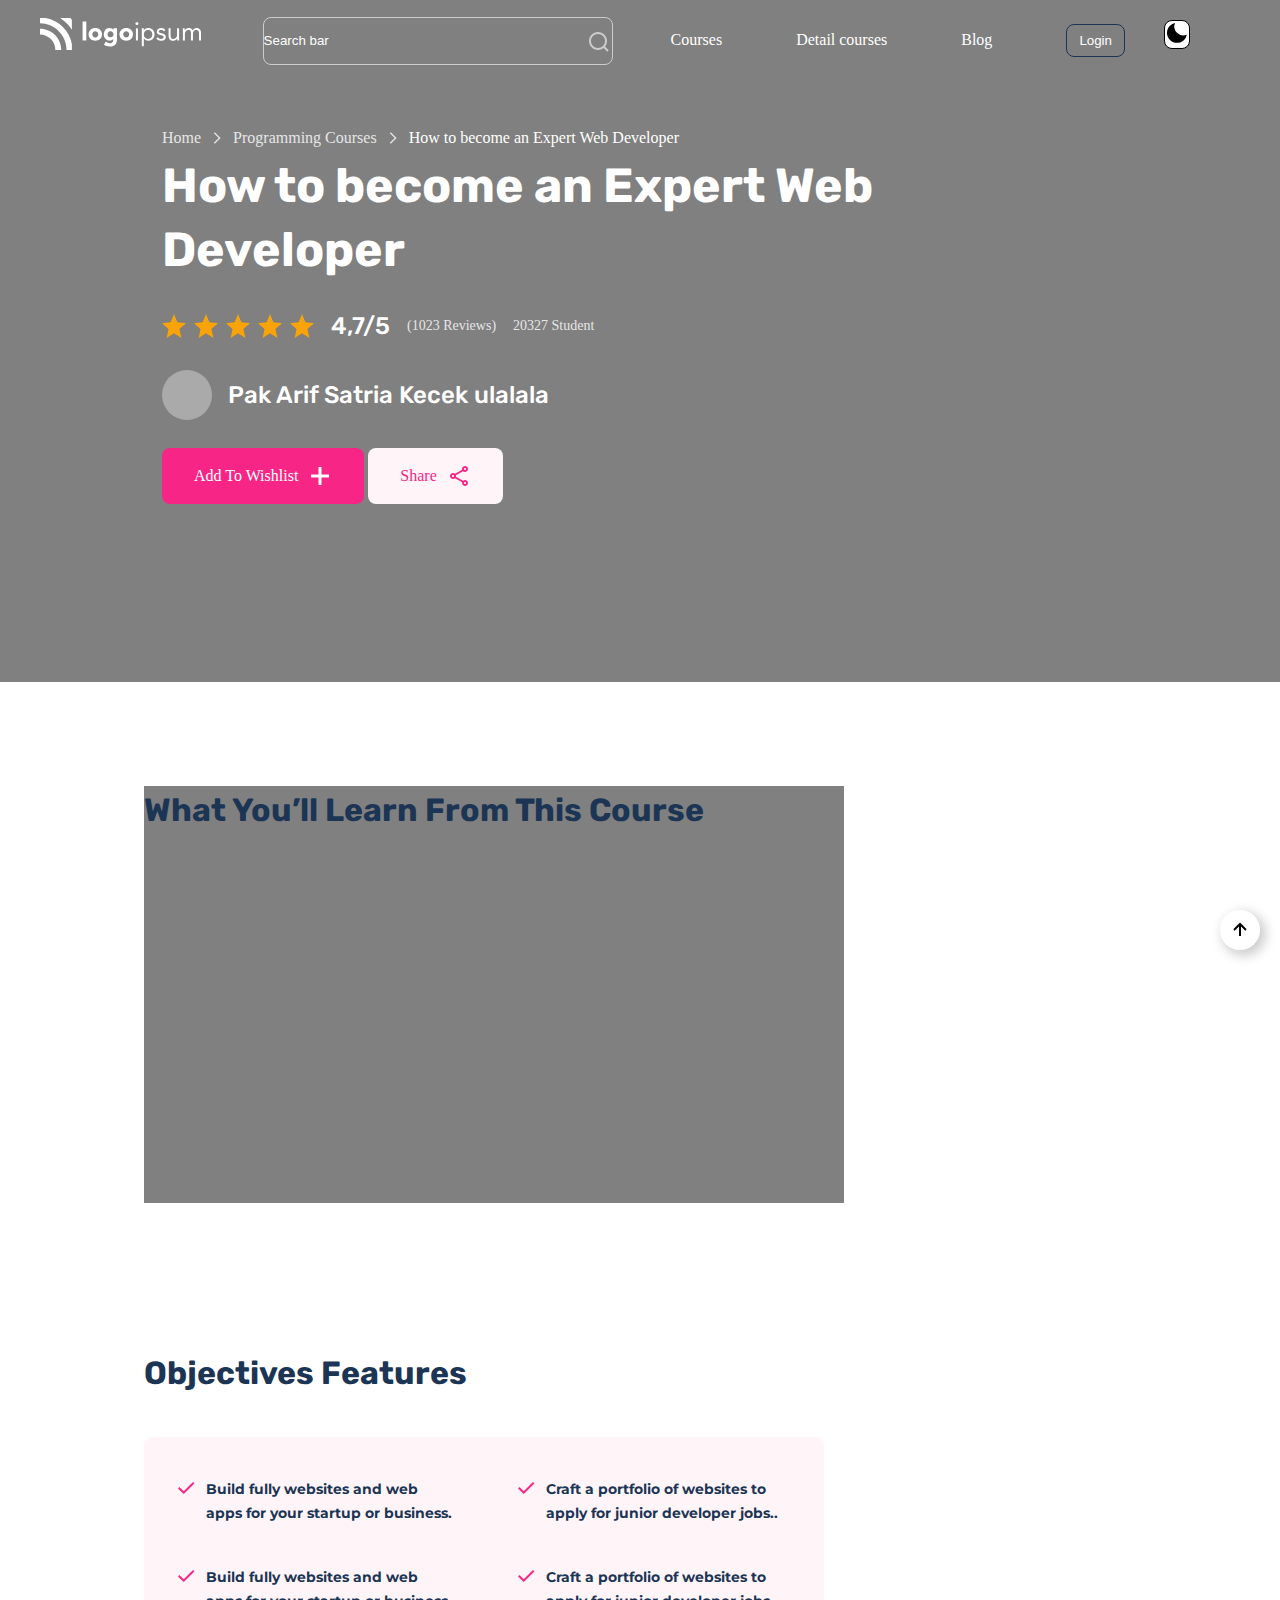
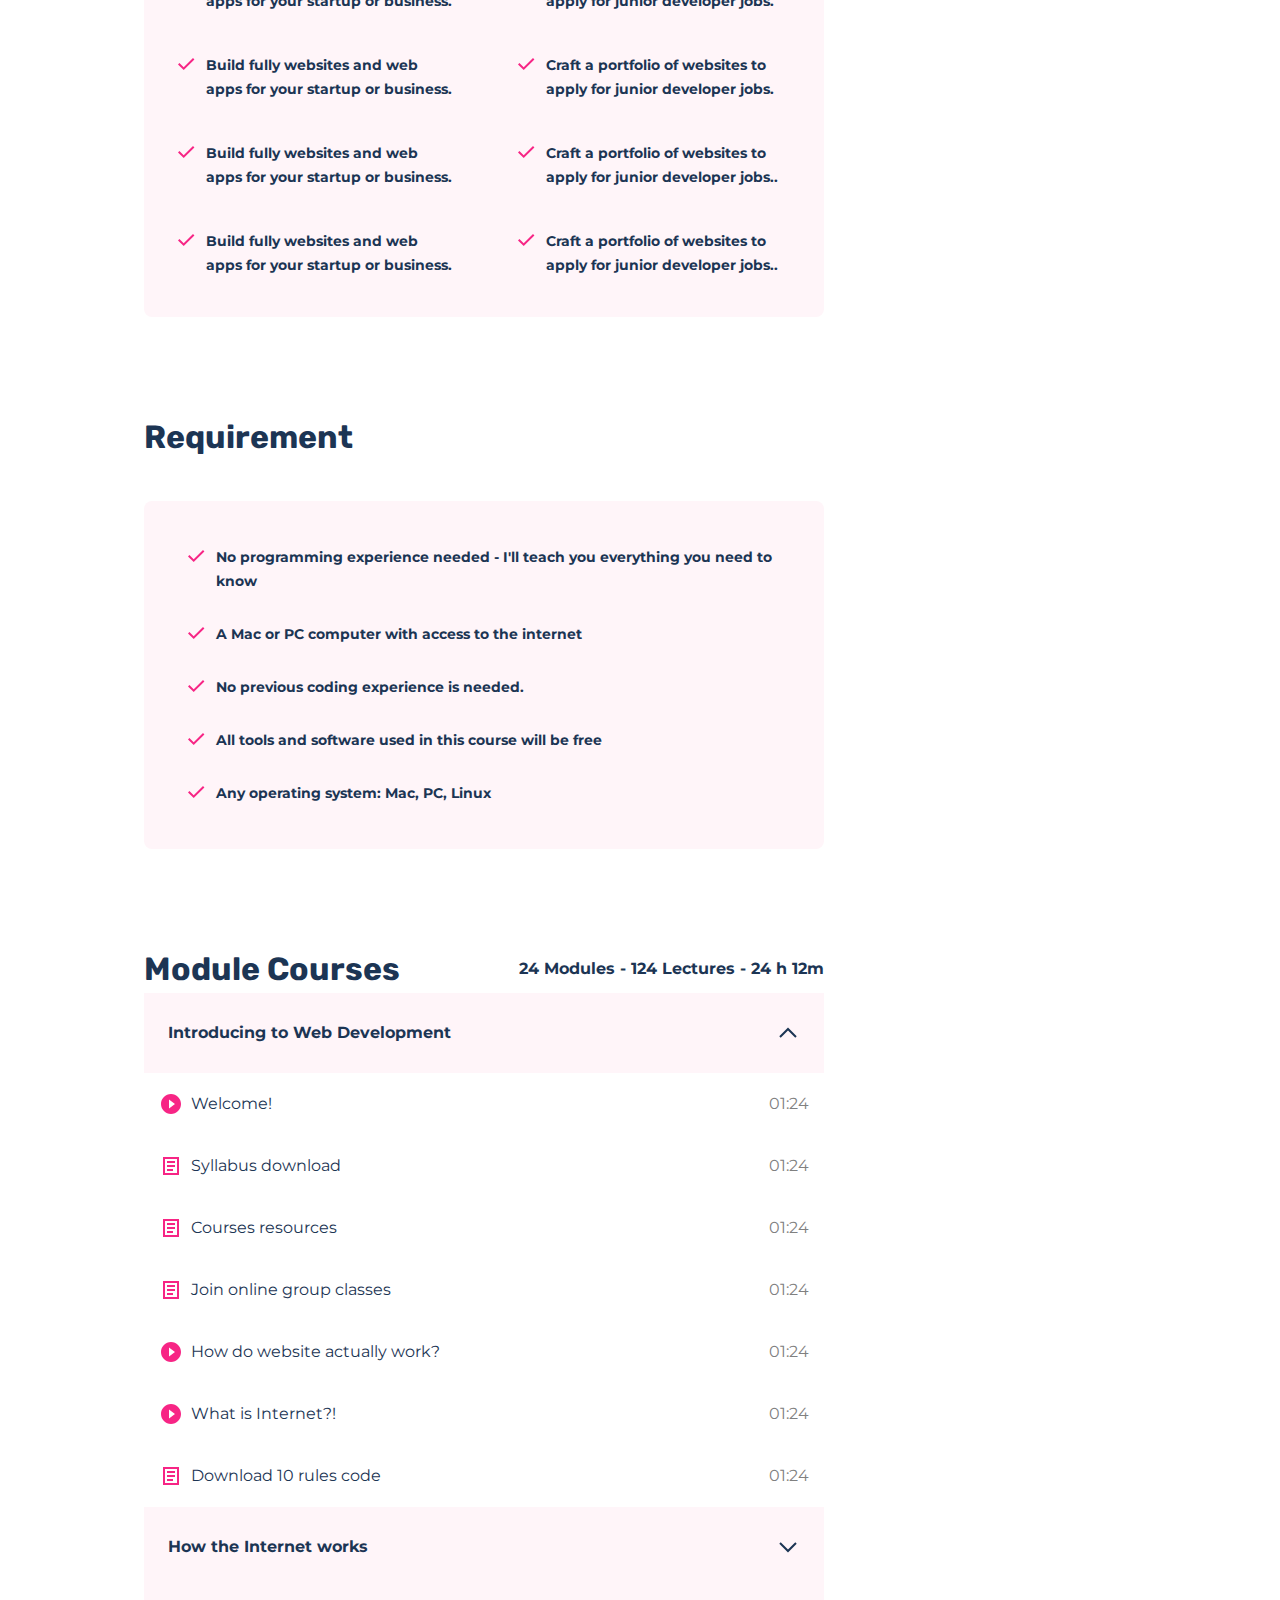
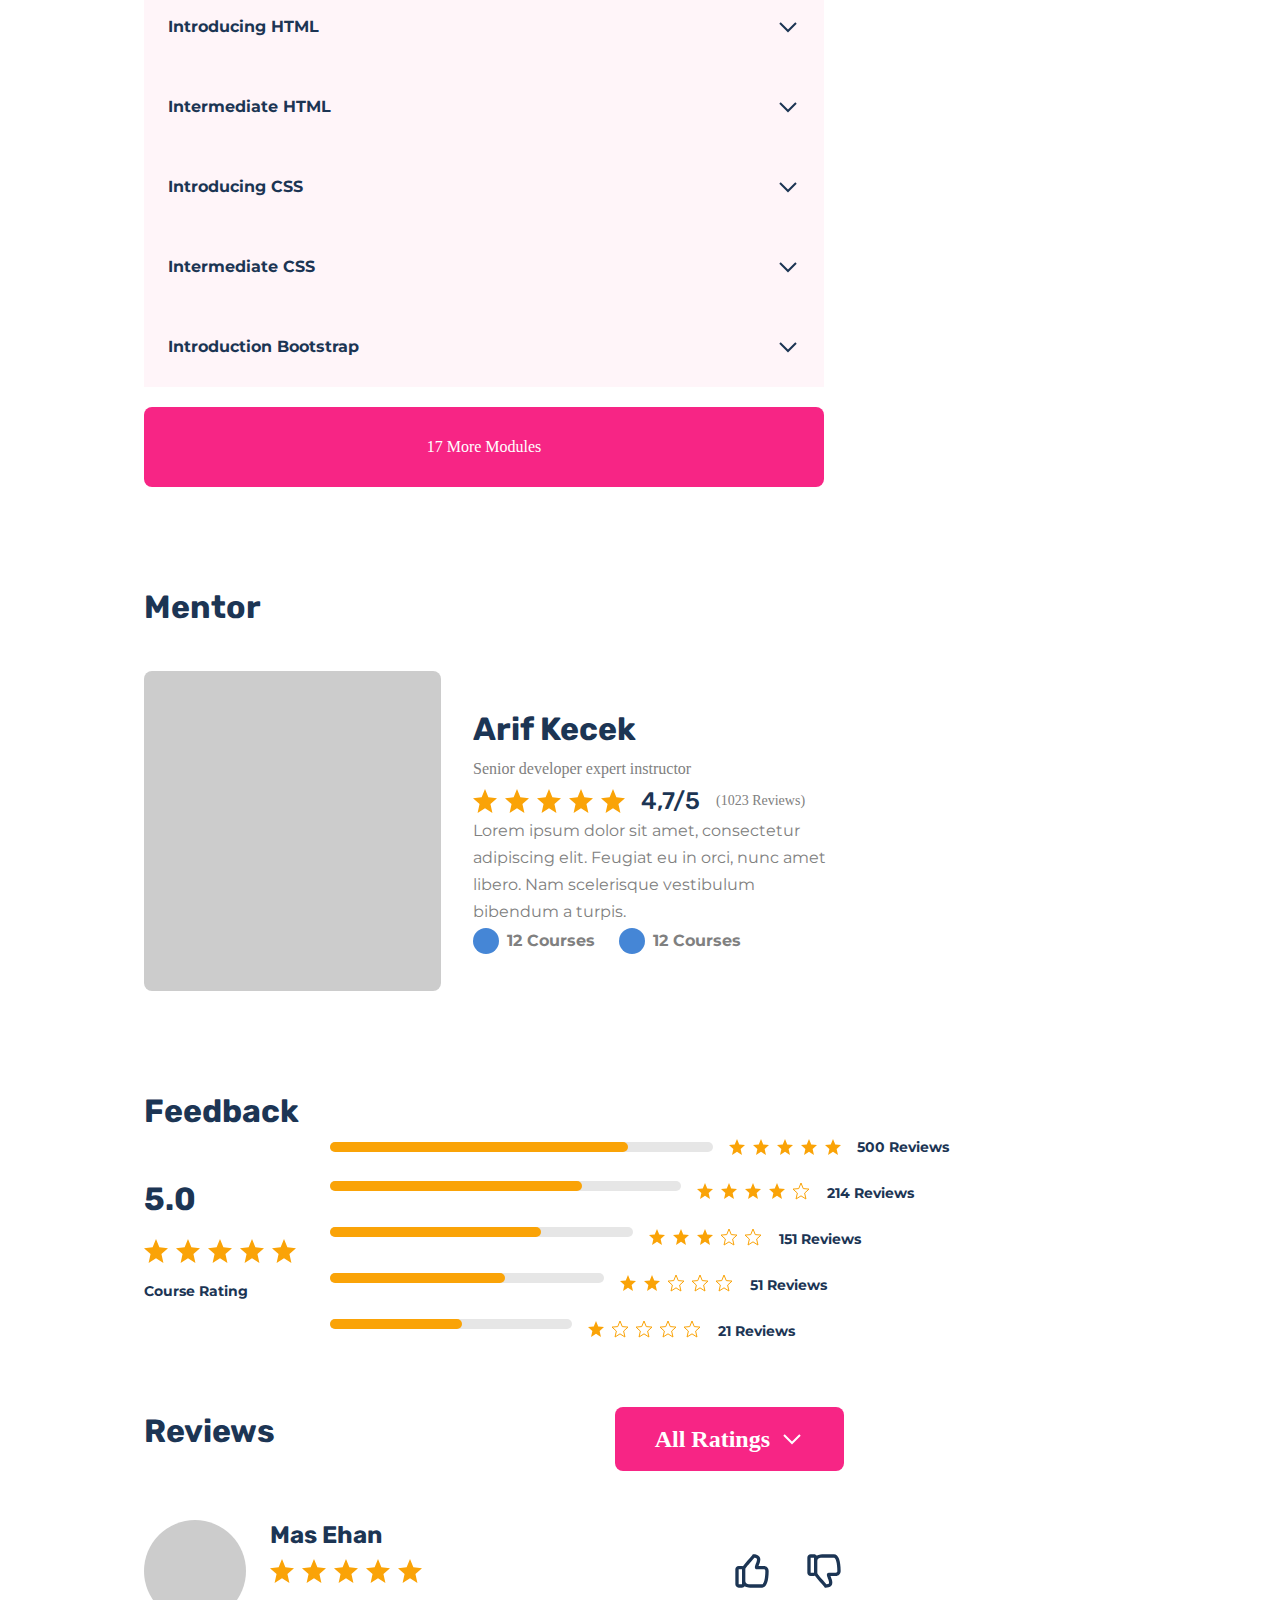
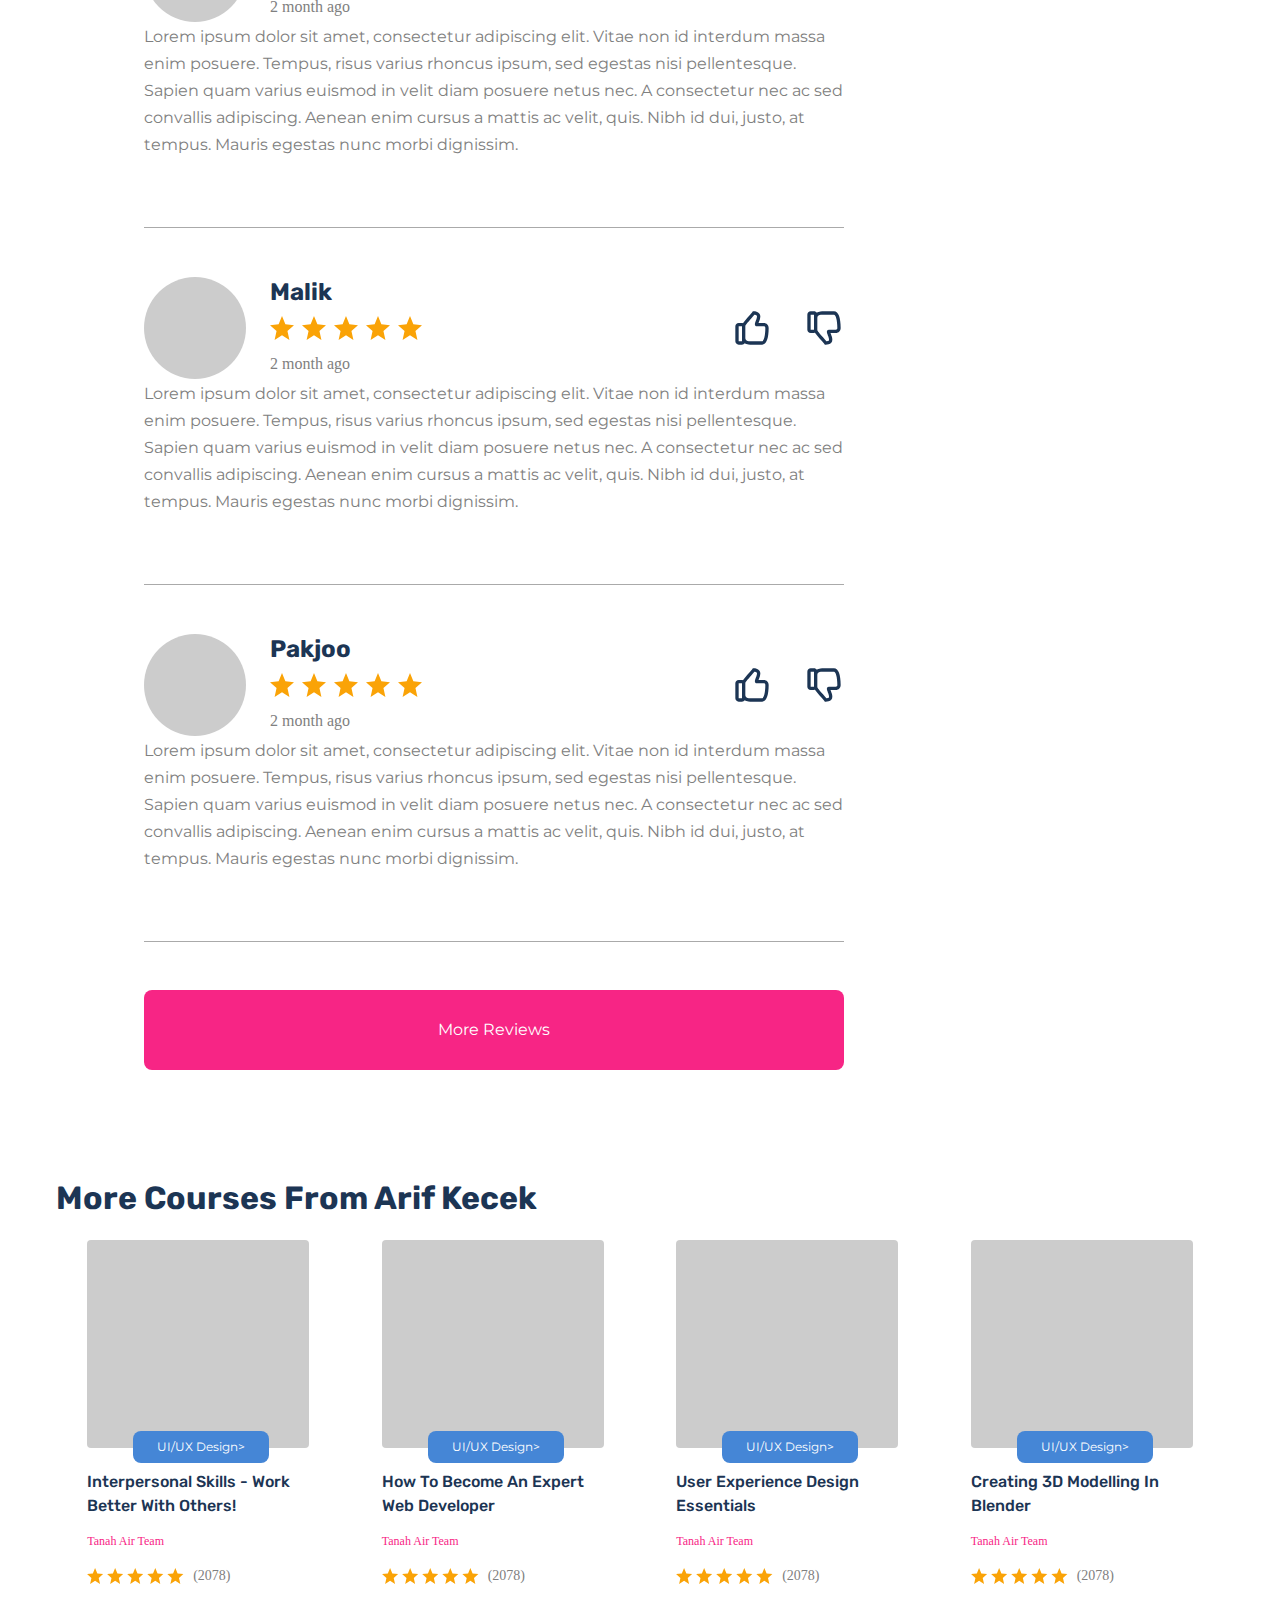
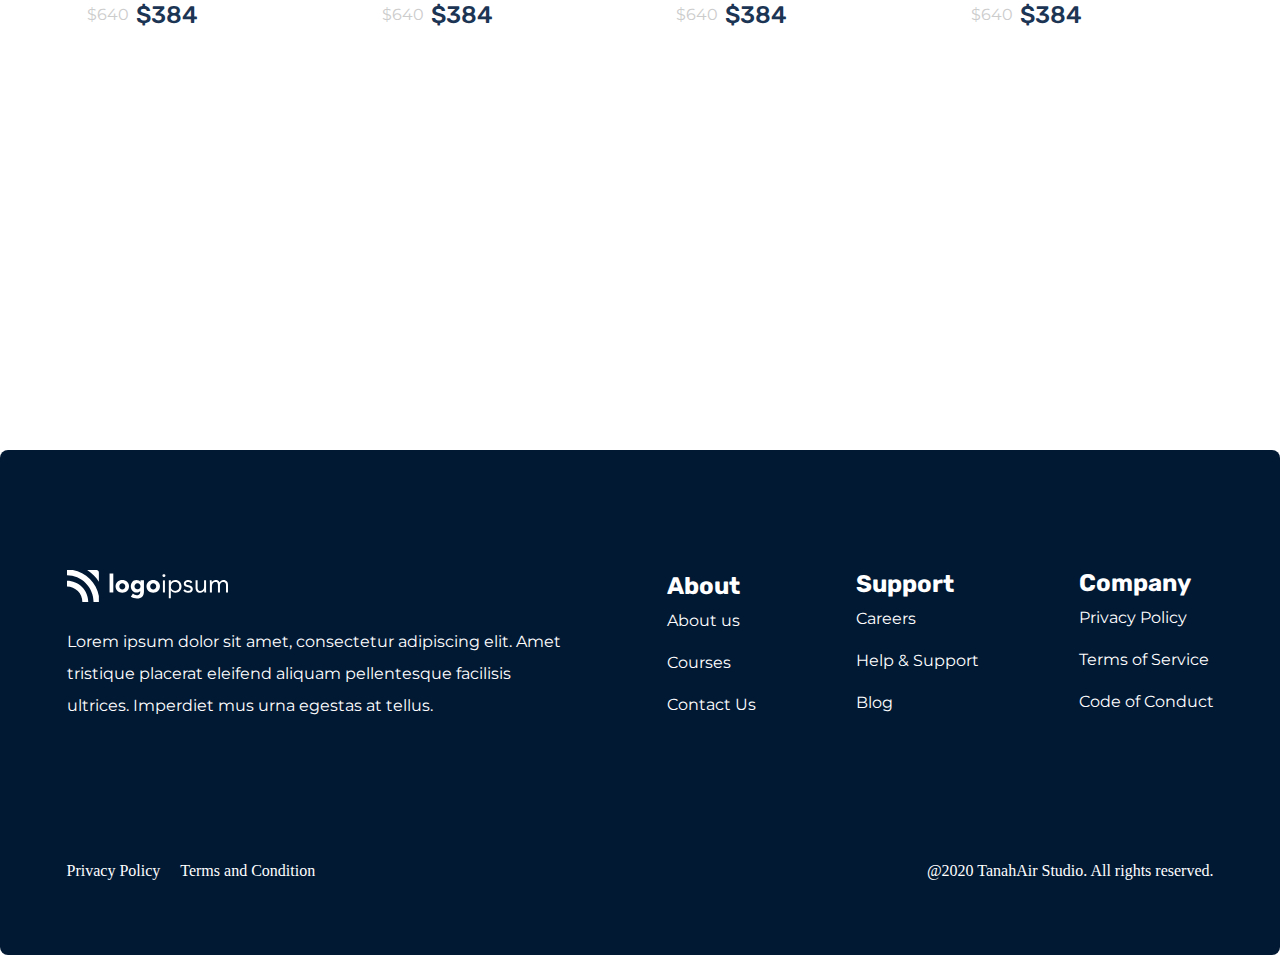
==== commit 505cadfa: "backgraund" ====
--- a/pages/account.html
+++ b/pages/account.html
@@ -8,14 +8,28 @@
  <link rel="stylesheet" href="../scss/style.css" />
   </head>
   <body class="account-page">
-    <nav>
+    <nav class="one">
     <div class="container">
       <input type="checkbox" name="" id="check">
       <label for="check" class="checkBtn">
       
         <i class='bx bx-menu'></i>
       </label>
-      <label class="logo" > <a href="../index.html" class=""><img src="../images/logo.svg" alt=""></a></label>
+      <label class="logo" > <a href="../index.html" class=""><svg xmlns="http://www.w3.org/2000/svg" width="161" height="32" viewBox="0 0 161 32" >
+        <path d="M0 10.6653V16.5895C2.01585 16.5881 4.01219 16.9859 5.87479 17.7601C7.73739 18.5343 9.4297 19.6697 10.8549 21.1015C12.2797 22.5327 13.4097 24.2319 14.1802 26.1019C14.9507 27.9719 15.3466 29.9762 15.3453 32H21.2402C21.2349 26.344 18.9955 20.9212 15.0135 16.9215C11.0314 12.9217 5.632 10.6717 0 10.6653H0Z" />
+        <path d="M29.4801 0H20.1379C24.8639 3.00768 28.8684 7.02862 31.8641 11.7743V2.39241C31.8636 1.75775 31.6123 1.14924 31.1652 0.700619C30.7182 0.252003 30.1121 -1.57043e-07 29.4801 0Z" />
+        <path d="M5.86977 0H0V5.33388C7.04017 5.34123 13.7899 8.15302 18.7681 13.1523C23.7464 18.1515 26.5465 24.9298 26.554 31.9999H31.8645V26.1052C30.6638 19.6265 27.5376 13.6648 22.8976 9.00502C18.2575 4.34523 12.321 1.20578 5.86977 0Z" />
+        <path d="M46.3136 3.52246H42.572V22.4613H46.3136V3.52246Z" />
+        <path d="M60.0706 11.7281C59.4477 11.1594 58.7186 10.7206 57.9256 10.4371C56.2221 9.83639 54.3656 9.83639 52.6621 10.4371C51.8688 10.7204 51.1394 11.1593 50.5163 11.7281C49.9053 12.2938 49.4171 12.9801 49.0824 13.7441C48.7365 14.5775 48.5583 15.4714 48.5583 16.3744C48.5583 17.2773 48.7365 18.1713 49.0824 19.0047C49.4158 19.7708 49.9041 20.459 50.5163 21.0257C51.1383 21.5949 51.8673 22.0336 52.6604 22.3158C54.3638 22.9176 56.2206 22.9176 57.924 22.3158C58.7174 22.0336 59.4466 21.5949 60.0689 21.0257C60.6809 20.4588 61.1691 19.7706 61.5028 19.0047C61.8488 18.1713 62.0269 17.2773 62.0269 16.3744C62.0269 15.4714 61.8488 14.5775 61.5028 13.7441C61.1684 12.9804 60.6809 12.2941 60.0706 11.7281ZM57.5013 18.6047C56.8954 19.1528 56.1089 19.4561 55.2935 19.4561C54.478 19.4561 53.6915 19.1528 53.0856 18.6047C52.5763 17.9734 52.2985 17.1856 52.2985 16.3731C52.2985 15.5606 52.5763 14.7728 53.0856 14.1415C53.6915 13.5934 54.478 13.2901 55.2935 13.2901C56.1089 13.2901 56.8954 13.5934 57.5013 14.1415C58.0106 14.7728 58.2884 15.5606 58.2884 16.3731C58.2884 17.1856 58.0106 17.9734 57.5013 18.6047Z" />
+        <path d="M73.5031 11.8903H73.4562C73.2831 11.6464 73.0822 11.4237 72.8575 11.2268C72.5852 10.9849 72.2838 10.7784 71.9602 10.612C71.1424 10.1906 70.2346 9.97586 69.3155 9.98635C68.51 9.97219 67.7135 10.1573 66.9961 10.5253C66.3276 10.8729 65.7374 11.3547 65.262 11.9409C64.7772 12.545 64.4053 13.2323 64.1643 13.9695C63.9081 14.729 63.7775 15.5255 63.7778 16.3274C63.7683 17.1881 63.912 18.0437 64.2021 18.8537C64.4649 19.5929 64.8746 20.2708 65.4062 20.8461C65.9359 21.4091 66.5787 21.8526 67.2921 22.1472C68.0677 22.4646 68.899 22.6221 69.7364 22.6103C70.3559 22.5996 70.9684 22.4766 71.5443 22.2474C72.1902 22.0013 72.7498 21.57 73.1535 21.0069H73.2038V22.1859C73.2178 22.5791 73.1533 22.9712 73.014 23.339C72.8748 23.7068 72.6636 24.0428 72.3929 24.3274C72.0495 24.6325 71.648 24.8645 71.2127 25.0092C70.7774 25.1539 70.3174 25.2085 69.8605 25.1695C69.1361 25.1776 68.4181 25.0324 67.7533 24.7434C67.0918 24.4465 66.4746 24.0588 65.9194 23.5914L63.8491 26.6945C64.6953 27.379 65.6845 27.8629 66.7429 28.1101C67.7902 28.3519 68.8614 28.4737 69.936 28.473C72.2973 28.473 74.0557 27.876 75.2112 26.6819C76.3668 25.4878 76.9448 23.7384 76.9453 21.4339V10.287H73.5073L73.5031 11.8903ZM73.2784 17.439C73.1308 17.7954 72.9145 18.1191 72.642 18.3914C72.3645 18.669 72.0392 18.8939 71.6818 19.055C71.3108 19.2204 70.9093 19.3059 70.5033 19.3059C70.0973 19.3059 69.6958 19.2204 69.3247 19.055C68.9721 18.8916 68.6511 18.667 68.3763 18.3914C68.1026 18.1168 67.8855 17.7907 67.7373 17.4318C67.5891 17.0729 67.5129 16.6881 67.5129 16.2996C67.5129 15.9111 67.5891 15.5263 67.7373 15.1674C67.8855 14.8085 68.1026 14.4824 68.3763 14.2078C68.6512 13.9322 68.9722 13.7073 69.3247 13.5434C69.6959 13.3785 70.0974 13.2933 70.5033 13.2933C70.9092 13.2933 71.3106 13.3785 71.6818 13.5434C72.0391 13.7051 72.3643 13.9302 72.642 14.2078C73.0536 14.6233 73.3336 15.1518 73.4469 15.7267C73.5601 16.3016 73.5015 16.8974 73.2784 17.439Z" />
+        <path d="M91.0015 11.7281C90.3786 11.1594 89.6496 10.7206 88.8565 10.4371C87.153 9.83639 85.2965 9.83639 83.593 10.4371C82.7997 10.7204 82.0703 11.1593 81.4472 11.7281C80.8362 12.2938 80.348 12.9801 80.0133 13.7441C79.6674 14.5775 79.4893 15.4714 79.4893 16.3744C79.4893 17.2773 79.6674 18.1713 80.0133 19.0047C80.3468 19.7708 80.835 20.459 81.4472 21.0257C82.0697 21.5951 82.7993 22.0338 83.593 22.3158C85.2964 22.9176 87.1532 22.9176 88.8565 22.3158C89.65 22.0336 90.3792 21.5949 91.0015 21.0257C91.6137 20.459 92.102 19.7708 92.4354 19.0047C92.7814 18.1713 92.9595 17.2773 92.9595 16.3744C92.9595 15.4714 92.7814 14.5775 92.4354 13.7441C92.1007 12.9801 91.6126 12.2938 91.0015 11.7281ZM88.4322 18.6047C87.8264 19.1528 87.0398 19.4561 86.2244 19.4561C85.4089 19.4561 84.6224 19.1528 84.0165 18.6047C83.5073 17.9734 83.2294 17.1856 83.2294 16.3731C83.2294 15.5606 83.5073 14.7728 84.0165 14.1415C84.6224 13.5934 85.4089 13.2901 86.2244 13.2901C87.0398 13.2901 87.8264 13.5934 88.4322 14.1415C88.9415 14.7728 89.2193 15.5606 89.2193 16.3731C89.2193 17.1856 88.9415 17.9734 88.4322 18.6047Z" />
+        <path d="M97.9226 10.3713H95.916V22.4614H97.9226V10.3713Z" />
+        <path d="M96.92 4.1719C96.7254 4.16818 96.5322 4.20529 96.3528 4.28083C96.1733 4.35638 96.0115 4.46871 95.8777 4.61063C95.6737 4.81721 95.5351 5.07981 95.4795 5.36535C95.4238 5.65088 95.4536 5.94657 95.565 6.21514C95.6764 6.48372 95.8645 6.71316 96.1056 6.87456C96.3466 7.03596 96.6299 7.12208 96.9196 7.12208C97.2093 7.12208 97.4926 7.03596 97.7336 6.87456C97.9747 6.71316 98.1628 6.48372 98.2742 6.21514C98.3856 5.94657 98.4154 5.65088 98.3597 5.36535C98.3041 5.07981 98.1655 4.81721 97.9615 4.61063C97.8279 4.46865 97.6663 4.35627 97.4869 4.28072C97.3076 4.20516 97.1145 4.16809 96.92 4.1719Z" />
+        <path d="M112.766 11.8738C112.202 11.295 111.523 10.8415 110.773 10.5424C109.95 10.2167 109.072 10.0545 108.188 10.0649C107.354 10.0553 106.531 10.2413 105.782 10.6081C105.044 10.9764 104.391 11.4953 103.865 12.1314H103.811V10.3715H101.807V28.352H103.811V20.3184H103.862C104.288 21.0552 104.909 21.6591 105.656 22.0632C106.523 22.5507 107.504 22.7961 108.498 22.7739C109.311 22.7791 110.117 22.6163 110.865 22.2956C111.587 21.9879 112.239 21.5351 112.781 20.9651C113.331 20.3825 113.764 19.6985 114.055 18.9508C114.672 17.3195 114.672 15.5176 114.055 13.8864C113.761 13.1369 113.323 12.453 112.766 11.8738ZM112.058 18.1895C111.871 18.7159 111.579 19.1982 111.199 19.6065C110.819 20.0149 110.359 20.3405 109.849 20.5634C108.72 21.0275 107.455 21.0275 106.327 20.5634C105.816 20.3405 105.356 20.0146 104.975 19.6058C104.595 19.197 104.302 18.7141 104.115 18.187C103.721 17.0412 103.721 15.7959 104.115 14.6502C104.302 14.1231 104.595 13.6401 104.975 13.2314C105.356 12.8226 105.816 12.4966 106.327 12.2738C107.455 11.8096 108.72 11.8096 109.849 12.2738C110.36 12.4966 110.82 12.8226 111.2 13.2314C111.581 13.6401 111.874 14.1231 112.061 14.6502C112.455 15.7959 112.455 17.0412 112.061 18.187L112.058 18.1895Z" />
+        <path d="M124.625 16.421C124.244 16.1347 123.82 15.9123 123.368 15.7625C122.871 15.5944 122.364 15.4604 121.85 15.3616C121.464 15.2954 121.082 15.2094 120.705 15.104C120.369 15.0123 120.042 14.8912 119.727 14.7419C119.475 14.627 119.248 14.4647 119.057 14.2635C118.894 14.0837 118.807 13.8479 118.813 13.605C118.809 13.343 118.885 13.086 119.031 12.869C119.176 12.6547 119.364 12.474 119.584 12.3393C119.819 12.1965 120.076 12.0919 120.344 12.0294C120.618 11.9613 120.9 11.9265 121.182 11.9259C121.72 11.9091 122.252 12.0482 122.713 12.3267C123.129 12.5898 123.477 12.9482 123.729 13.3726L125.401 12.2619C125.031 11.5277 124.429 10.9371 123.69 10.5819C122.945 10.2344 122.132 10.058 121.311 10.0657C120.754 10.0643 120.2 10.1426 119.665 10.2981C119.152 10.4449 118.665 10.6723 118.223 10.9718C117.8 11.2584 117.448 11.6383 117.194 12.0825C116.931 12.5555 116.798 13.0903 116.809 13.632C116.788 14.1622 116.907 14.6886 117.156 15.157C117.382 15.5488 117.698 15.8808 118.078 16.1254C118.497 16.3909 118.952 16.5953 119.428 16.7326C119.943 16.8875 120.483 17.0254 121.049 17.1461C121.375 17.2151 121.693 17.2926 122.001 17.3785C122.29 17.4564 122.567 17.5737 122.824 17.7271C123.051 17.8622 123.248 18.0425 123.403 18.2568C123.557 18.4942 123.634 18.7743 123.622 19.0576C123.631 19.3554 123.55 19.6489 123.39 19.8997C123.231 20.1375 123.02 20.3361 122.773 20.4808C122.506 20.6405 122.215 20.7543 121.911 20.8176C121.603 20.8857 121.288 20.9204 120.972 20.9212C120.347 20.9455 119.727 20.7932 119.184 20.4816C118.684 20.1623 118.245 19.7569 117.885 19.2842L116.292 20.5246C116.785 21.2938 117.485 21.9069 118.311 22.293C119.158 22.6304 120.063 22.7931 120.974 22.7713C121.567 22.7718 122.158 22.7026 122.734 22.565C123.283 22.4376 123.806 22.2147 124.278 21.9065C124.729 21.6057 125.103 21.2016 125.368 20.7275C125.656 20.1895 125.799 19.5849 125.781 18.9743C125.797 18.4493 125.692 17.9278 125.472 17.4509C125.273 17.0466 124.983 16.6942 124.625 16.421Z" />
+        <path d="M139.082 19.594V10.3713H137.075V16.2661C137.082 16.9016 137.008 17.5353 136.857 18.1524C136.728 18.6813 136.5 19.1808 136.186 19.6244C135.887 20.0367 135.488 20.3657 135.028 20.5801C134.498 20.8164 133.923 20.9315 133.343 20.917C132.951 20.9488 132.557 20.8856 132.195 20.7328C131.832 20.58 131.511 20.3419 131.259 20.0387C130.777 19.3344 130.541 18.4895 130.588 17.6362V10.3713H128.582V17.8374C128.576 18.5142 128.667 19.1883 128.852 19.8391C129.013 20.416 129.3 20.95 129.69 21.4029C130.082 21.8456 130.569 22.1915 131.116 22.4134C131.767 22.6686 132.462 22.7917 133.161 22.7755C133.631 22.7793 134.099 22.7138 134.551 22.581C134.958 22.4619 135.347 22.2883 135.708 22.0648C136.036 21.8618 136.334 21.6141 136.595 21.3288C136.829 21.0749 137.024 20.7874 137.174 20.4757H137.226C137.226 20.821 137.234 21.1578 137.252 21.4862C137.269 21.8147 137.277 22.142 137.277 22.4681H139.181C139.181 22.0712 139.164 21.6319 139.129 21.1502C139.094 20.6686 139.079 20.1498 139.082 19.594Z" />
+        <path d="M160.768 13.0198C160.634 12.4348 160.37 11.8878 159.996 11.4198C159.618 10.967 159.131 10.619 158.581 10.4093C157.889 10.1583 157.156 10.0401 156.42 10.0606C155.622 10.0256 154.831 10.2375 154.156 10.6678C153.531 11.1185 153.005 11.6949 152.613 12.3604C152.511 12.1532 152.377 11.9163 152.214 11.6497C152.032 11.3617 151.802 11.1081 151.533 10.9002C151.202 10.6479 150.834 10.449 150.442 10.3107C149.916 10.1331 149.363 10.0498 148.808 10.0648C148.338 10.0609 147.87 10.1265 147.419 10.2594C147.012 10.3785 146.623 10.5521 146.261 10.7756C145.933 10.9788 145.635 11.2265 145.374 11.5116C145.14 11.7654 144.945 12.0529 144.796 12.3646H144.744C144.744 12.0194 144.735 11.6842 144.719 11.3541C144.702 11.024 144.693 10.6998 144.693 10.3722H142.789C142.789 10.7691 142.806 11.2084 142.84 11.6901C142.874 12.1718 142.891 12.6885 142.891 13.2404V22.4623H144.9V16.5726C144.893 15.9368 144.967 15.3028 145.119 14.6855C145.247 14.1563 145.474 13.6567 145.789 13.2135C146.088 12.801 146.486 12.472 146.947 12.2577C147.477 12.0212 148.052 11.9062 148.632 11.9208C148.975 11.8914 149.321 11.9538 149.632 12.1017C149.944 12.2496 150.211 12.4777 150.406 12.7629C150.837 13.649 151.024 14.6347 150.947 15.6177V22.464H152.95V15.4863C152.944 14.9891 153.027 14.4948 153.194 14.0269C153.343 13.6122 153.571 13.2306 153.865 12.9036C154.143 12.5974 154.48 12.3513 154.856 12.1802C155.235 12.0075 155.648 11.9193 156.065 11.9217C156.56 11.9036 157.053 12.0007 157.505 12.2055C157.862 12.3783 158.17 12.6359 158.405 12.9558C158.631 13.2725 158.789 13.6329 158.869 14.0143C158.955 14.4133 158.998 14.8204 158.997 15.2286V22.4623H161V15.125C161.007 14.4165 160.929 13.7096 160.768 13.0198Z" />
+      </svg></a></label>
       
       <ul>
         <li>  
@@ -35,14 +49,7 @@
               <a hrEf=""><button class="btn1">Login</button></a>
           </li>
           <li> <button id="light-dark">
-            <svg xmlns="http://www.w3.org/2000/svg" width="24" height="24" 
-               viewBox="0 0 24 24">
-               <path d="M12 11.807A9.002 9.002 0 0 1 
-                   10.049 2a9.942 9.942 0 0 0-5.12 2.735c-3.905 3.905-3.905 
-                   10.237 0 14.142 3.906 3.906 10.237 3.905 14.143 0a9.946 
-                   9.946 0 0 0 2.735-5.119A9.003 9.003 0 0 1 12 11.807z">
-               </path>
-             </svg>
+            <img src="../images/monn.png" alt="">
          </button>  </li>
       </ul>    
     </div>
--- a/scss/style.css
+++ b/scss/style.css
@@ -3075,6 +3075,34 @@
 .account-page {
   gap: 16px;
 }
+.account-page .one {
+  background-color: gray;
+}
+.account-page .one a {
+  color: white;
+}
+.account-page .one ul li input {
+  background-color: gray;
+}
+.account-page .one ::-moz-placeholder {
+  color: white;
+}
+.account-page .one ::placeholder {
+  color: white;
+}
+.account-page .one svg {
+  fill: white;
+}
+.account-page .one .btn1 {
+  background-color: gray;
+  color: white;
+}
+.account-page .one .btn1:hover {
+  transform: scale(1.2);
+  background: #F72585;
+  border: 1px solid #F72585;
+  color: white;
+}
 .account-page .web {
   background: grey;
 }
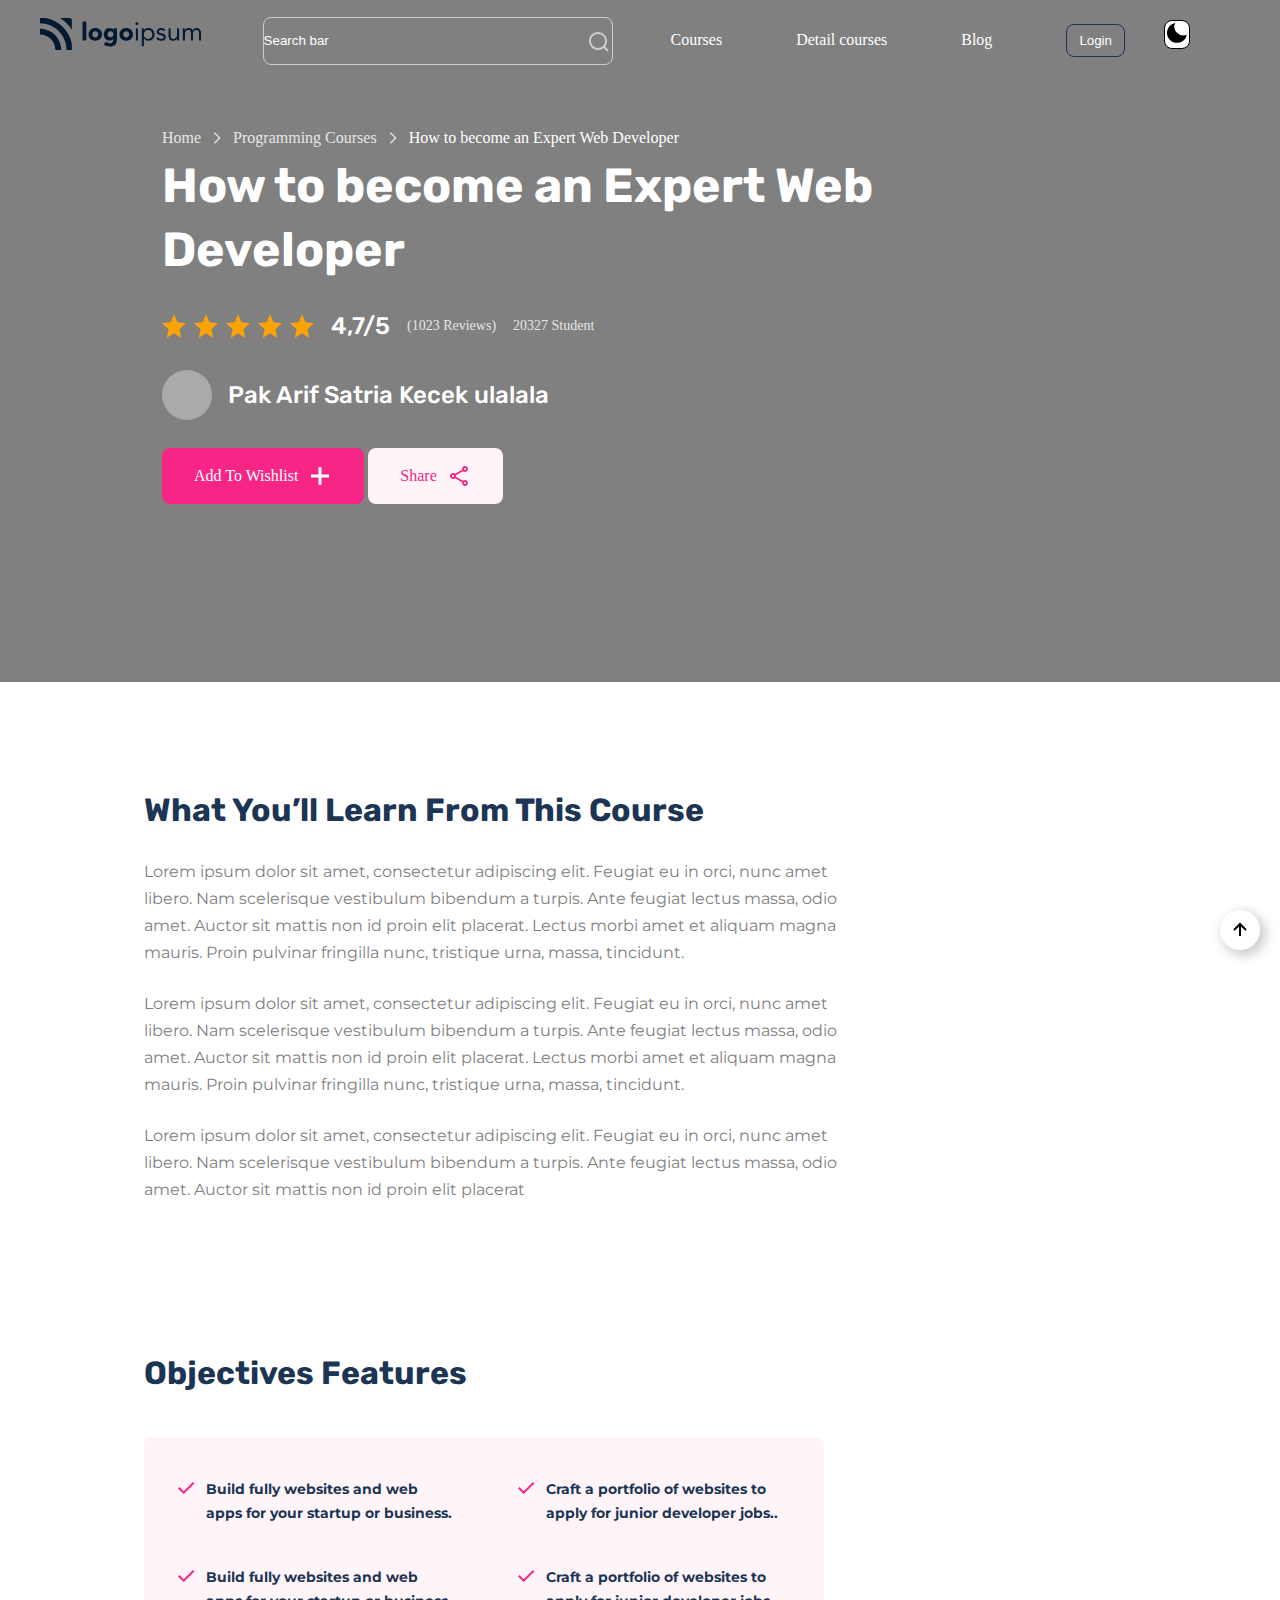
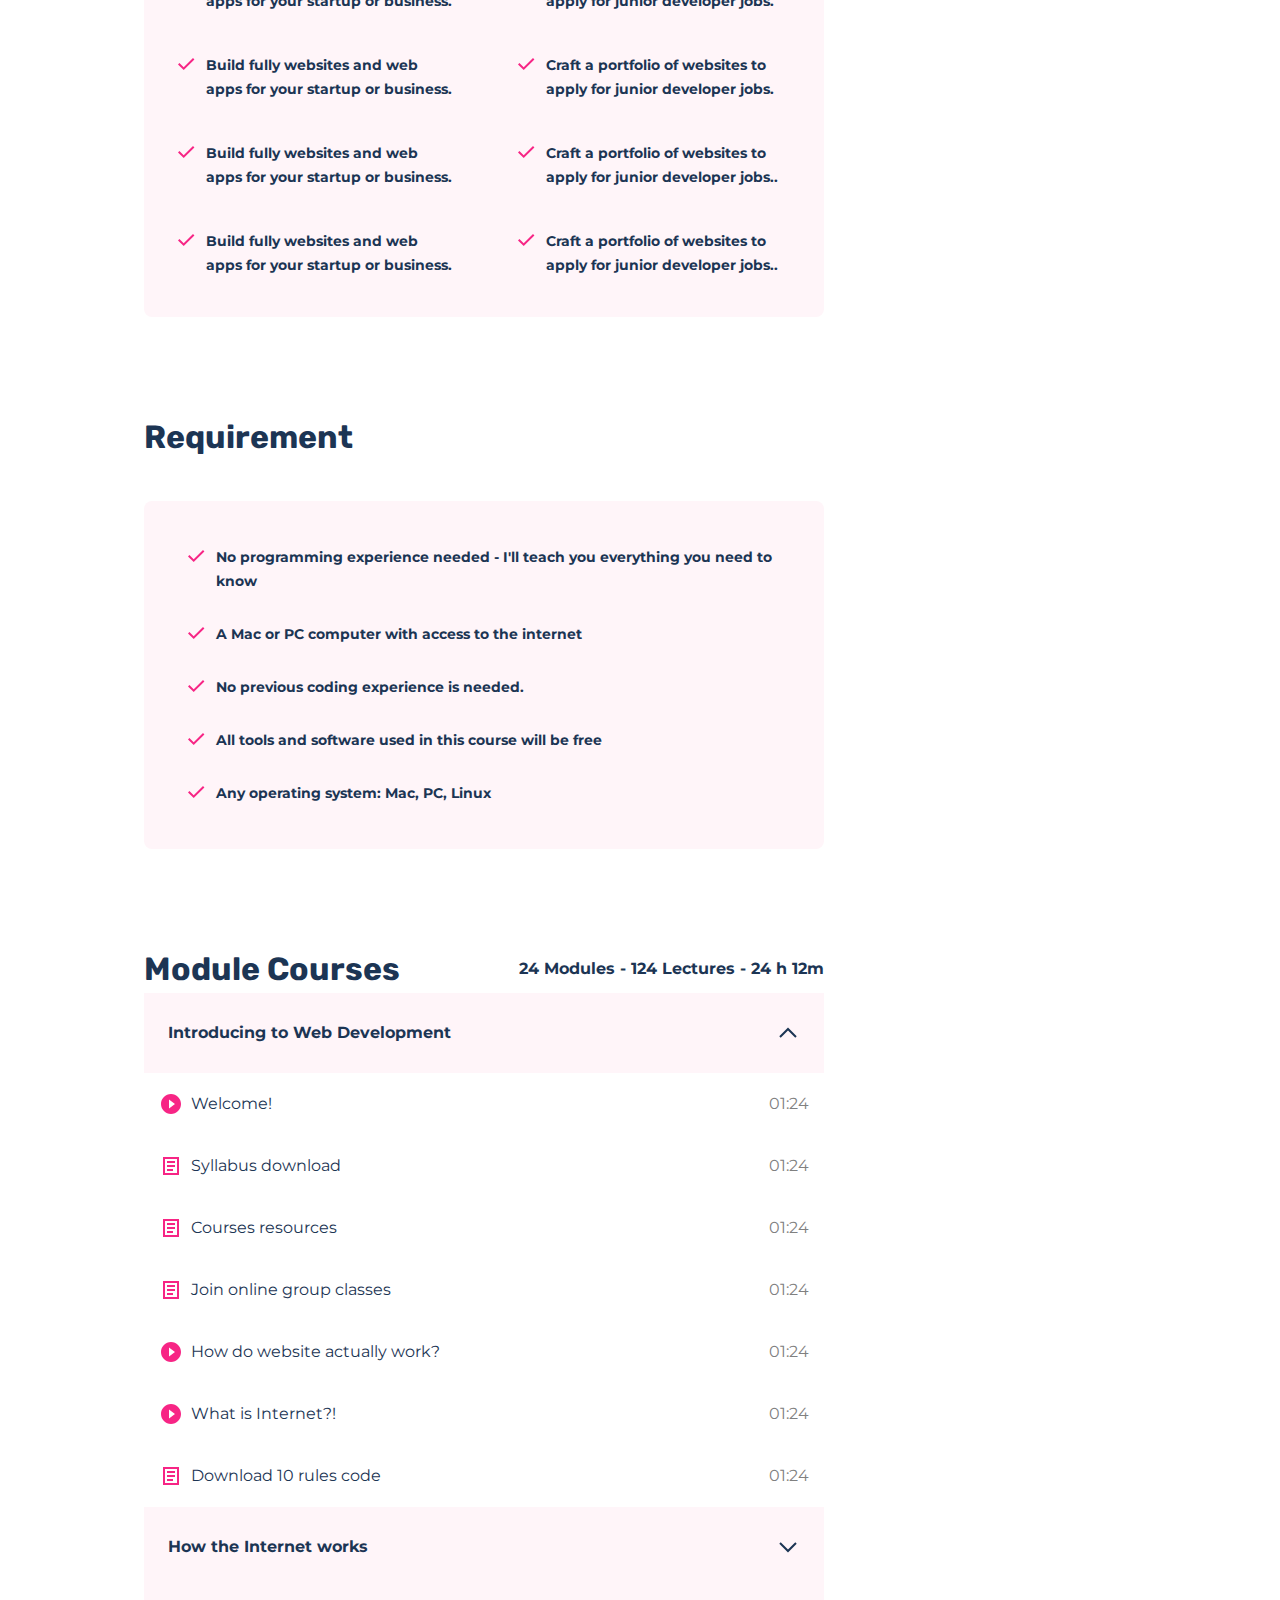
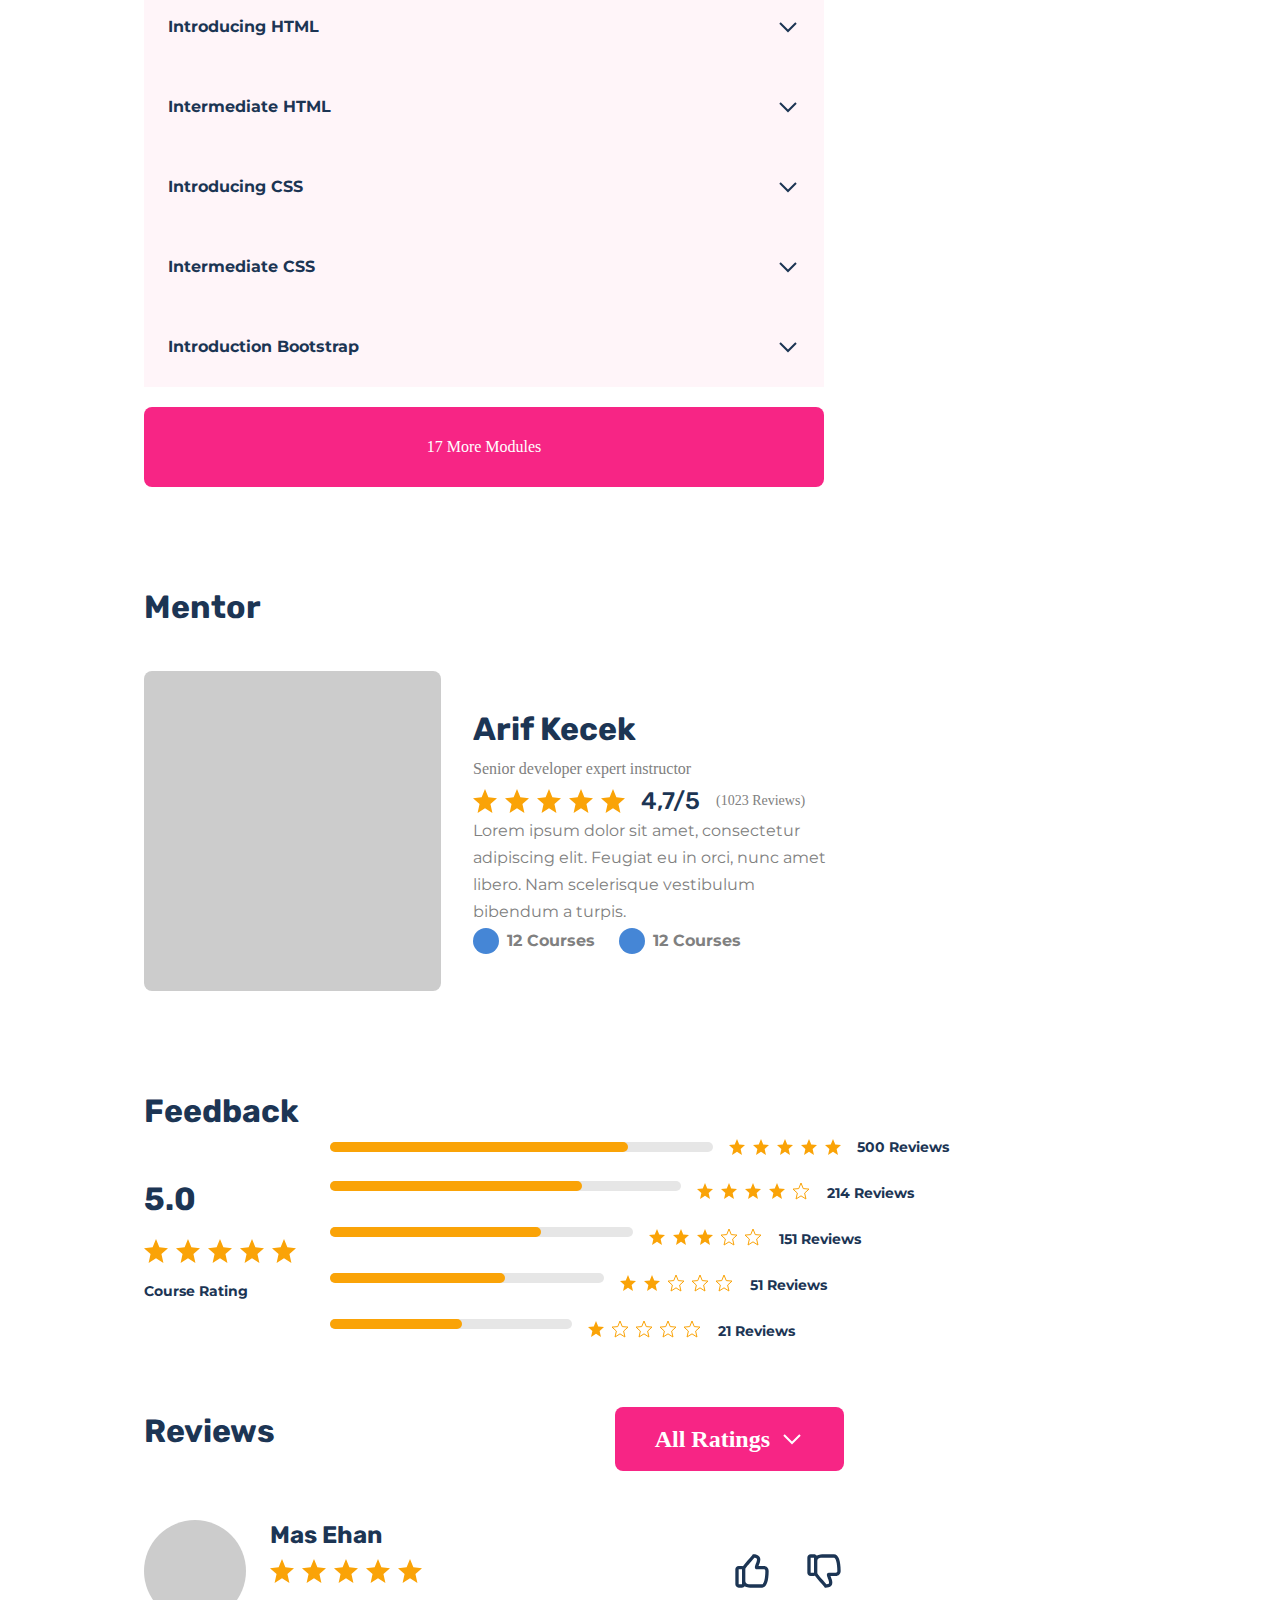
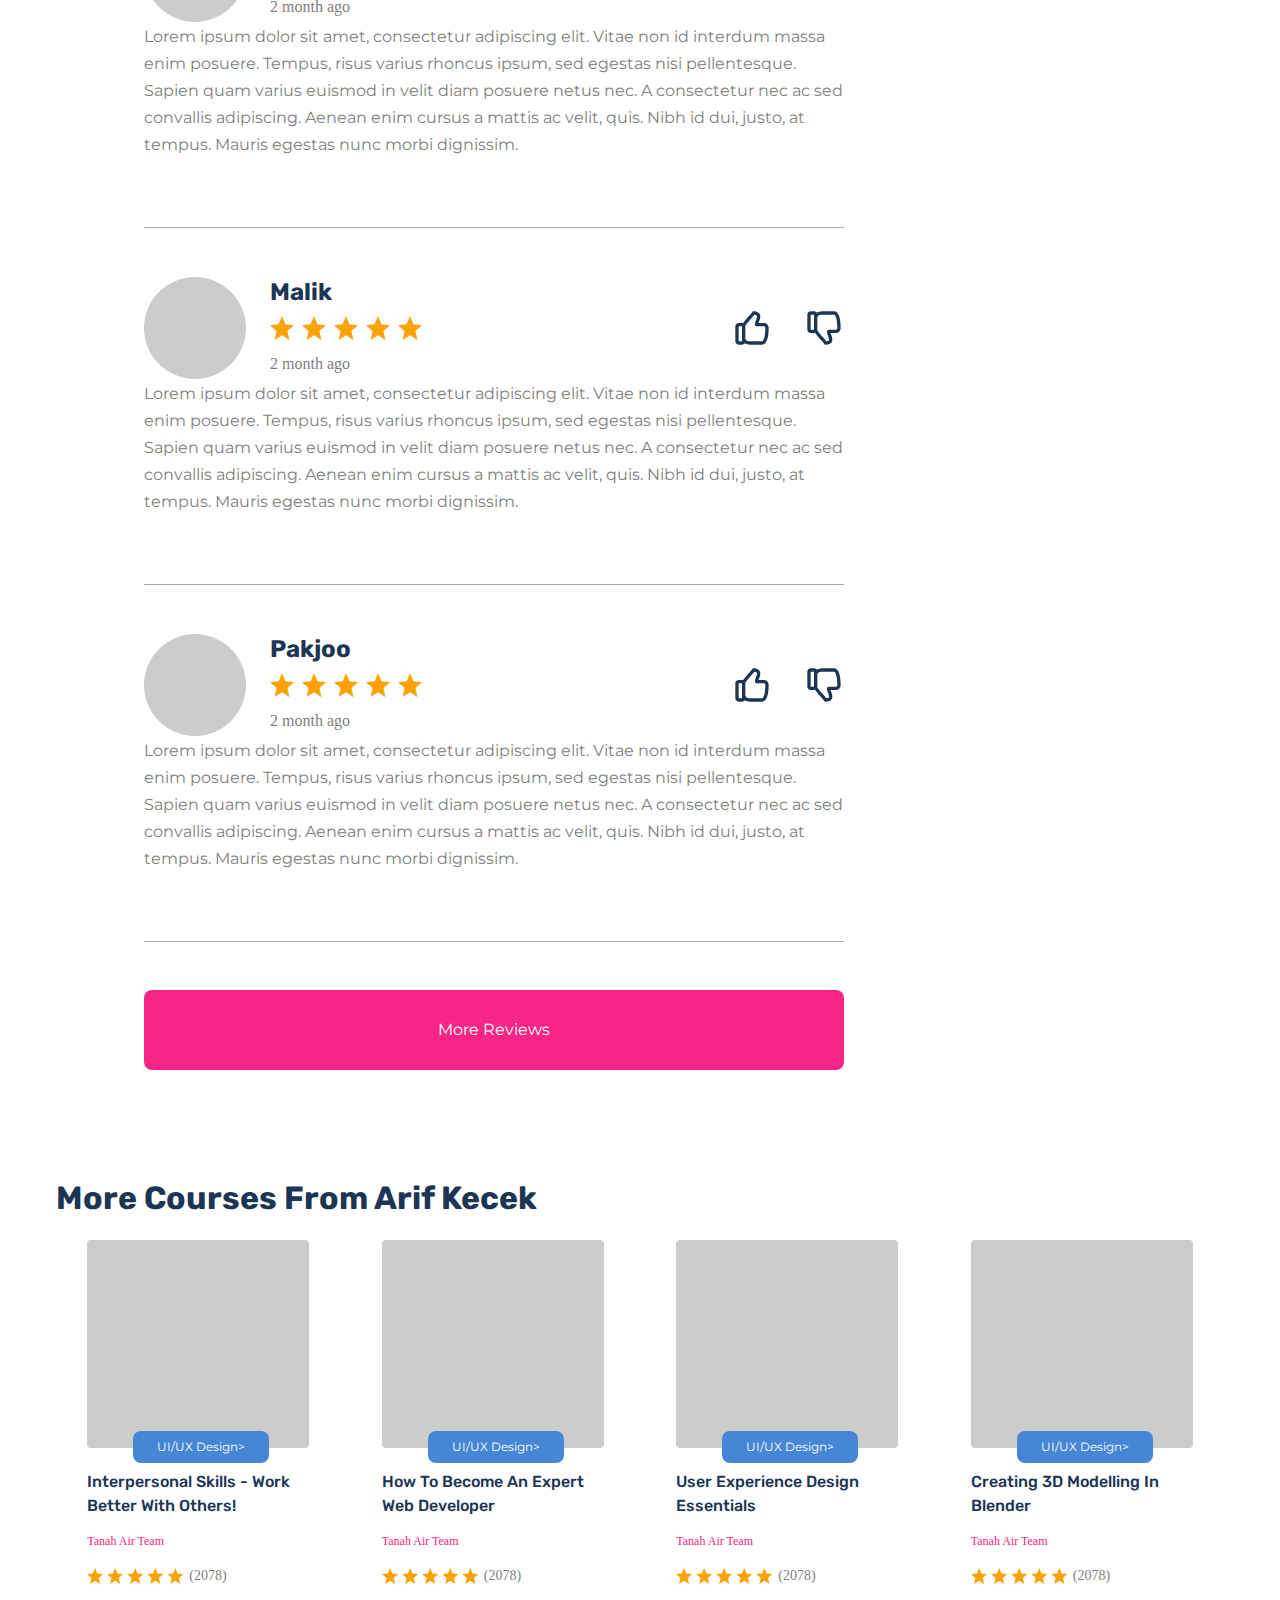
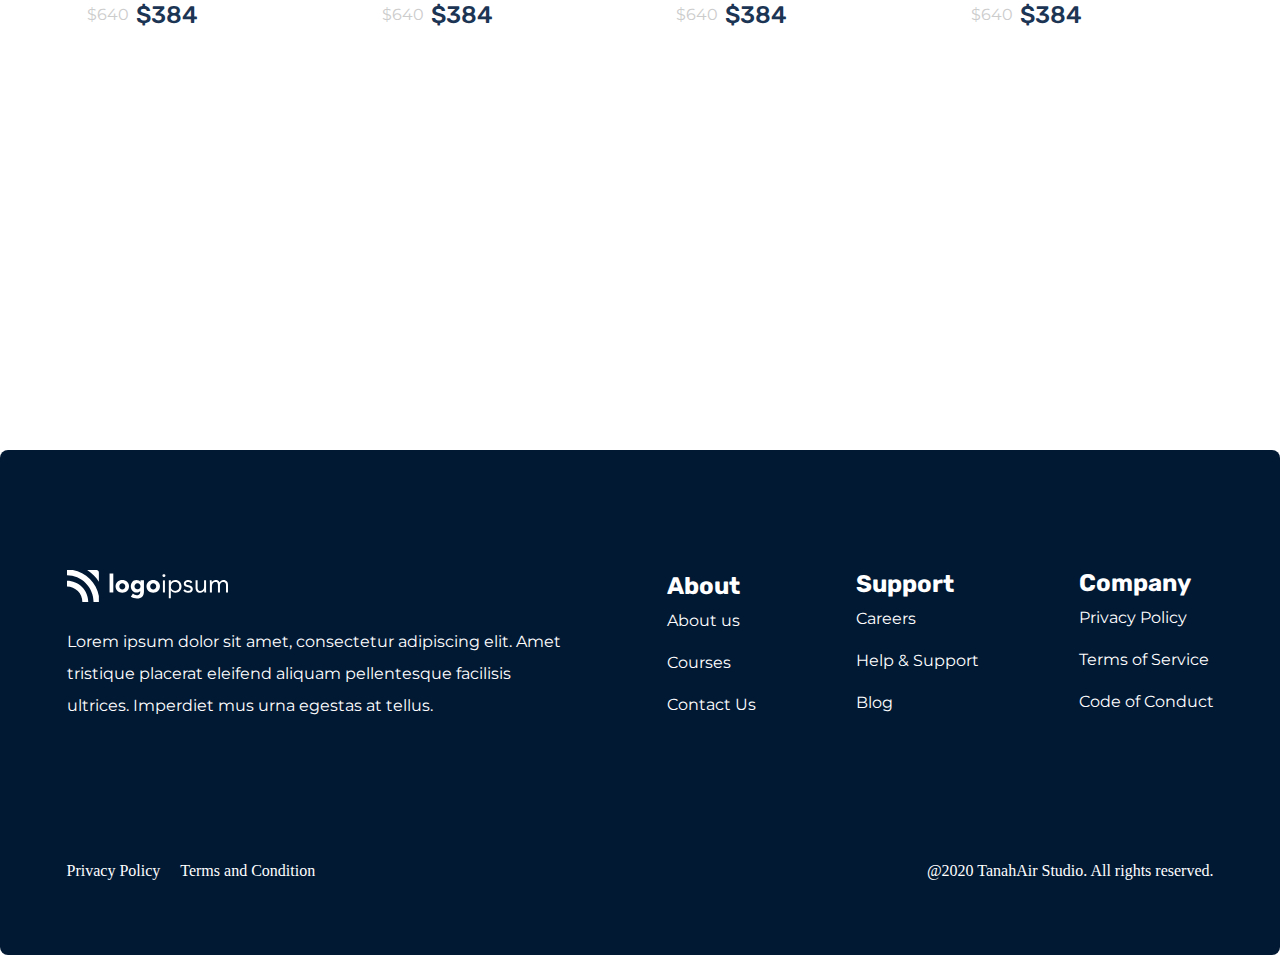
==== commit a10d9d90: "darck mode" ====
--- a/pages/account.html
+++ b/pages/account.html
@@ -8,28 +8,14 @@
  <link rel="stylesheet" href="../scss/style.css" />
   </head>
   <body class="account-page">
-    <nav class="one">
+    <nav class="two">
     <div class="container">
       <input type="checkbox" name="" id="check">
       <label for="check" class="checkBtn">
       
         <i class='bx bx-menu'></i>
       </label>
-      <label class="logo" > <a href="../index.html" class=""><svg xmlns="http://www.w3.org/2000/svg" width="161" height="32" viewBox="0 0 161 32" >
-        <path d="M0 10.6653V16.5895C2.01585 16.5881 4.01219 16.9859 5.87479 17.7601C7.73739 18.5343 9.4297 19.6697 10.8549 21.1015C12.2797 22.5327 13.4097 24.2319 14.1802 26.1019C14.9507 27.9719 15.3466 29.9762 15.3453 32H21.2402C21.2349 26.344 18.9955 20.9212 15.0135 16.9215C11.0314 12.9217 5.632 10.6717 0 10.6653H0Z" />
-        <path d="M29.4801 0H20.1379C24.8639 3.00768 28.8684 7.02862 31.8641 11.7743V2.39241C31.8636 1.75775 31.6123 1.14924 31.1652 0.700619C30.7182 0.252003 30.1121 -1.57043e-07 29.4801 0Z" />
-        <path d="M5.86977 0H0V5.33388C7.04017 5.34123 13.7899 8.15302 18.7681 13.1523C23.7464 18.1515 26.5465 24.9298 26.554 31.9999H31.8645V26.1052C30.6638 19.6265 27.5376 13.6648 22.8976 9.00502C18.2575 4.34523 12.321 1.20578 5.86977 0Z" />
-        <path d="M46.3136 3.52246H42.572V22.4613H46.3136V3.52246Z" />
-        <path d="M60.0706 11.7281C59.4477 11.1594 58.7186 10.7206 57.9256 10.4371C56.2221 9.83639 54.3656 9.83639 52.6621 10.4371C51.8688 10.7204 51.1394 11.1593 50.5163 11.7281C49.9053 12.2938 49.4171 12.9801 49.0824 13.7441C48.7365 14.5775 48.5583 15.4714 48.5583 16.3744C48.5583 17.2773 48.7365 18.1713 49.0824 19.0047C49.4158 19.7708 49.9041 20.459 50.5163 21.0257C51.1383 21.5949 51.8673 22.0336 52.6604 22.3158C54.3638 22.9176 56.2206 22.9176 57.924 22.3158C58.7174 22.0336 59.4466 21.5949 60.0689 21.0257C60.6809 20.4588 61.1691 19.7706 61.5028 19.0047C61.8488 18.1713 62.0269 17.2773 62.0269 16.3744C62.0269 15.4714 61.8488 14.5775 61.5028 13.7441C61.1684 12.9804 60.6809 12.2941 60.0706 11.7281ZM57.5013 18.6047C56.8954 19.1528 56.1089 19.4561 55.2935 19.4561C54.478 19.4561 53.6915 19.1528 53.0856 18.6047C52.5763 17.9734 52.2985 17.1856 52.2985 16.3731C52.2985 15.5606 52.5763 14.7728 53.0856 14.1415C53.6915 13.5934 54.478 13.2901 55.2935 13.2901C56.1089 13.2901 56.8954 13.5934 57.5013 14.1415C58.0106 14.7728 58.2884 15.5606 58.2884 16.3731C58.2884 17.1856 58.0106 17.9734 57.5013 18.6047Z" />
-        <path d="M73.5031 11.8903H73.4562C73.2831 11.6464 73.0822 11.4237 72.8575 11.2268C72.5852 10.9849 72.2838 10.7784 71.9602 10.612C71.1424 10.1906 70.2346 9.97586 69.3155 9.98635C68.51 9.97219 67.7135 10.1573 66.9961 10.5253C66.3276 10.8729 65.7374 11.3547 65.262 11.9409C64.7772 12.545 64.4053 13.2323 64.1643 13.9695C63.9081 14.729 63.7775 15.5255 63.7778 16.3274C63.7683 17.1881 63.912 18.0437 64.2021 18.8537C64.4649 19.5929 64.8746 20.2708 65.4062 20.8461C65.9359 21.4091 66.5787 21.8526 67.2921 22.1472C68.0677 22.4646 68.899 22.6221 69.7364 22.6103C70.3559 22.5996 70.9684 22.4766 71.5443 22.2474C72.1902 22.0013 72.7498 21.57 73.1535 21.0069H73.2038V22.1859C73.2178 22.5791 73.1533 22.9712 73.014 23.339C72.8748 23.7068 72.6636 24.0428 72.3929 24.3274C72.0495 24.6325 71.648 24.8645 71.2127 25.0092C70.7774 25.1539 70.3174 25.2085 69.8605 25.1695C69.1361 25.1776 68.4181 25.0324 67.7533 24.7434C67.0918 24.4465 66.4746 24.0588 65.9194 23.5914L63.8491 26.6945C64.6953 27.379 65.6845 27.8629 66.7429 28.1101C67.7902 28.3519 68.8614 28.4737 69.936 28.473C72.2973 28.473 74.0557 27.876 75.2112 26.6819C76.3668 25.4878 76.9448 23.7384 76.9453 21.4339V10.287H73.5073L73.5031 11.8903ZM73.2784 17.439C73.1308 17.7954 72.9145 18.1191 72.642 18.3914C72.3645 18.669 72.0392 18.8939 71.6818 19.055C71.3108 19.2204 70.9093 19.3059 70.5033 19.3059C70.0973 19.3059 69.6958 19.2204 69.3247 19.055C68.9721 18.8916 68.6511 18.667 68.3763 18.3914C68.1026 18.1168 67.8855 17.7907 67.7373 17.4318C67.5891 17.0729 67.5129 16.6881 67.5129 16.2996C67.5129 15.9111 67.5891 15.5263 67.7373 15.1674C67.8855 14.8085 68.1026 14.4824 68.3763 14.2078C68.6512 13.9322 68.9722 13.7073 69.3247 13.5434C69.6959 13.3785 70.0974 13.2933 70.5033 13.2933C70.9092 13.2933 71.3106 13.3785 71.6818 13.5434C72.0391 13.7051 72.3643 13.9302 72.642 14.2078C73.0536 14.6233 73.3336 15.1518 73.4469 15.7267C73.5601 16.3016 73.5015 16.8974 73.2784 17.439Z" />
-        <path d="M91.0015 11.7281C90.3786 11.1594 89.6496 10.7206 88.8565 10.4371C87.153 9.83639 85.2965 9.83639 83.593 10.4371C82.7997 10.7204 82.0703 11.1593 81.4472 11.7281C80.8362 12.2938 80.348 12.9801 80.0133 13.7441C79.6674 14.5775 79.4893 15.4714 79.4893 16.3744C79.4893 17.2773 79.6674 18.1713 80.0133 19.0047C80.3468 19.7708 80.835 20.459 81.4472 21.0257C82.0697 21.5951 82.7993 22.0338 83.593 22.3158C85.2964 22.9176 87.1532 22.9176 88.8565 22.3158C89.65 22.0336 90.3792 21.5949 91.0015 21.0257C91.6137 20.459 92.102 19.7708 92.4354 19.0047C92.7814 18.1713 92.9595 17.2773 92.9595 16.3744C92.9595 15.4714 92.7814 14.5775 92.4354 13.7441C92.1007 12.9801 91.6126 12.2938 91.0015 11.7281ZM88.4322 18.6047C87.8264 19.1528 87.0398 19.4561 86.2244 19.4561C85.4089 19.4561 84.6224 19.1528 84.0165 18.6047C83.5073 17.9734 83.2294 17.1856 83.2294 16.3731C83.2294 15.5606 83.5073 14.7728 84.0165 14.1415C84.6224 13.5934 85.4089 13.2901 86.2244 13.2901C87.0398 13.2901 87.8264 13.5934 88.4322 14.1415C88.9415 14.7728 89.2193 15.5606 89.2193 16.3731C89.2193 17.1856 88.9415 17.9734 88.4322 18.6047Z" />
-        <path d="M97.9226 10.3713H95.916V22.4614H97.9226V10.3713Z" />
-        <path d="M96.92 4.1719C96.7254 4.16818 96.5322 4.20529 96.3528 4.28083C96.1733 4.35638 96.0115 4.46871 95.8777 4.61063C95.6737 4.81721 95.5351 5.07981 95.4795 5.36535C95.4238 5.65088 95.4536 5.94657 95.565 6.21514C95.6764 6.48372 95.8645 6.71316 96.1056 6.87456C96.3466 7.03596 96.6299 7.12208 96.9196 7.12208C97.2093 7.12208 97.4926 7.03596 97.7336 6.87456C97.9747 6.71316 98.1628 6.48372 98.2742 6.21514C98.3856 5.94657 98.4154 5.65088 98.3597 5.36535C98.3041 5.07981 98.1655 4.81721 97.9615 4.61063C97.8279 4.46865 97.6663 4.35627 97.4869 4.28072C97.3076 4.20516 97.1145 4.16809 96.92 4.1719Z" />
-        <path d="M112.766 11.8738C112.202 11.295 111.523 10.8415 110.773 10.5424C109.95 10.2167 109.072 10.0545 108.188 10.0649C107.354 10.0553 106.531 10.2413 105.782 10.6081C105.044 10.9764 104.391 11.4953 103.865 12.1314H103.811V10.3715H101.807V28.352H103.811V20.3184H103.862C104.288 21.0552 104.909 21.6591 105.656 22.0632C106.523 22.5507 107.504 22.7961 108.498 22.7739C109.311 22.7791 110.117 22.6163 110.865 22.2956C111.587 21.9879 112.239 21.5351 112.781 20.9651C113.331 20.3825 113.764 19.6985 114.055 18.9508C114.672 17.3195 114.672 15.5176 114.055 13.8864C113.761 13.1369 113.323 12.453 112.766 11.8738ZM112.058 18.1895C111.871 18.7159 111.579 19.1982 111.199 19.6065C110.819 20.0149 110.359 20.3405 109.849 20.5634C108.72 21.0275 107.455 21.0275 106.327 20.5634C105.816 20.3405 105.356 20.0146 104.975 19.6058C104.595 19.197 104.302 18.7141 104.115 18.187C103.721 17.0412 103.721 15.7959 104.115 14.6502C104.302 14.1231 104.595 13.6401 104.975 13.2314C105.356 12.8226 105.816 12.4966 106.327 12.2738C107.455 11.8096 108.72 11.8096 109.849 12.2738C110.36 12.4966 110.82 12.8226 111.2 13.2314C111.581 13.6401 111.874 14.1231 112.061 14.6502C112.455 15.7959 112.455 17.0412 112.061 18.187L112.058 18.1895Z" />
-        <path d="M124.625 16.421C124.244 16.1347 123.82 15.9123 123.368 15.7625C122.871 15.5944 122.364 15.4604 121.85 15.3616C121.464 15.2954 121.082 15.2094 120.705 15.104C120.369 15.0123 120.042 14.8912 119.727 14.7419C119.475 14.627 119.248 14.4647 119.057 14.2635C118.894 14.0837 118.807 13.8479 118.813 13.605C118.809 13.343 118.885 13.086 119.031 12.869C119.176 12.6547 119.364 12.474 119.584 12.3393C119.819 12.1965 120.076 12.0919 120.344 12.0294C120.618 11.9613 120.9 11.9265 121.182 11.9259C121.72 11.9091 122.252 12.0482 122.713 12.3267C123.129 12.5898 123.477 12.9482 123.729 13.3726L125.401 12.2619C125.031 11.5277 124.429 10.9371 123.69 10.5819C122.945 10.2344 122.132 10.058 121.311 10.0657C120.754 10.0643 120.2 10.1426 119.665 10.2981C119.152 10.4449 118.665 10.6723 118.223 10.9718C117.8 11.2584 117.448 11.6383 117.194 12.0825C116.931 12.5555 116.798 13.0903 116.809 13.632C116.788 14.1622 116.907 14.6886 117.156 15.157C117.382 15.5488 117.698 15.8808 118.078 16.1254C118.497 16.3909 118.952 16.5953 119.428 16.7326C119.943 16.8875 120.483 17.0254 121.049 17.1461C121.375 17.2151 121.693 17.2926 122.001 17.3785C122.29 17.4564 122.567 17.5737 122.824 17.7271C123.051 17.8622 123.248 18.0425 123.403 18.2568C123.557 18.4942 123.634 18.7743 123.622 19.0576C123.631 19.3554 123.55 19.6489 123.39 19.8997C123.231 20.1375 123.02 20.3361 122.773 20.4808C122.506 20.6405 122.215 20.7543 121.911 20.8176C121.603 20.8857 121.288 20.9204 120.972 20.9212C120.347 20.9455 119.727 20.7932 119.184 20.4816C118.684 20.1623 118.245 19.7569 117.885 19.2842L116.292 20.5246C116.785 21.2938 117.485 21.9069 118.311 22.293C119.158 22.6304 120.063 22.7931 120.974 22.7713C121.567 22.7718 122.158 22.7026 122.734 22.565C123.283 22.4376 123.806 22.2147 124.278 21.9065C124.729 21.6057 125.103 21.2016 125.368 20.7275C125.656 20.1895 125.799 19.5849 125.781 18.9743C125.797 18.4493 125.692 17.9278 125.472 17.4509C125.273 17.0466 124.983 16.6942 124.625 16.421Z" />
-        <path d="M139.082 19.594V10.3713H137.075V16.2661C137.082 16.9016 137.008 17.5353 136.857 18.1524C136.728 18.6813 136.5 19.1808 136.186 19.6244C135.887 20.0367 135.488 20.3657 135.028 20.5801C134.498 20.8164 133.923 20.9315 133.343 20.917C132.951 20.9488 132.557 20.8856 132.195 20.7328C131.832 20.58 131.511 20.3419 131.259 20.0387C130.777 19.3344 130.541 18.4895 130.588 17.6362V10.3713H128.582V17.8374C128.576 18.5142 128.667 19.1883 128.852 19.8391C129.013 20.416 129.3 20.95 129.69 21.4029C130.082 21.8456 130.569 22.1915 131.116 22.4134C131.767 22.6686 132.462 22.7917 133.161 22.7755C133.631 22.7793 134.099 22.7138 134.551 22.581C134.958 22.4619 135.347 22.2883 135.708 22.0648C136.036 21.8618 136.334 21.6141 136.595 21.3288C136.829 21.0749 137.024 20.7874 137.174 20.4757H137.226C137.226 20.821 137.234 21.1578 137.252 21.4862C137.269 21.8147 137.277 22.142 137.277 22.4681H139.181C139.181 22.0712 139.164 21.6319 139.129 21.1502C139.094 20.6686 139.079 20.1498 139.082 19.594Z" />
-        <path d="M160.768 13.0198C160.634 12.4348 160.37 11.8878 159.996 11.4198C159.618 10.967 159.131 10.619 158.581 10.4093C157.889 10.1583 157.156 10.0401 156.42 10.0606C155.622 10.0256 154.831 10.2375 154.156 10.6678C153.531 11.1185 153.005 11.6949 152.613 12.3604C152.511 12.1532 152.377 11.9163 152.214 11.6497C152.032 11.3617 151.802 11.1081 151.533 10.9002C151.202 10.6479 150.834 10.449 150.442 10.3107C149.916 10.1331 149.363 10.0498 148.808 10.0648C148.338 10.0609 147.87 10.1265 147.419 10.2594C147.012 10.3785 146.623 10.5521 146.261 10.7756C145.933 10.9788 145.635 11.2265 145.374 11.5116C145.14 11.7654 144.945 12.0529 144.796 12.3646H144.744C144.744 12.0194 144.735 11.6842 144.719 11.3541C144.702 11.024 144.693 10.6998 144.693 10.3722H142.789C142.789 10.7691 142.806 11.2084 142.84 11.6901C142.874 12.1718 142.891 12.6885 142.891 13.2404V22.4623H144.9V16.5726C144.893 15.9368 144.967 15.3028 145.119 14.6855C145.247 14.1563 145.474 13.6567 145.789 13.2135C146.088 12.801 146.486 12.472 146.947 12.2577C147.477 12.0212 148.052 11.9062 148.632 11.9208C148.975 11.8914 149.321 11.9538 149.632 12.1017C149.944 12.2496 150.211 12.4777 150.406 12.7629C150.837 13.649 151.024 14.6347 150.947 15.6177V22.464H152.95V15.4863C152.944 14.9891 153.027 14.4948 153.194 14.0269C153.343 13.6122 153.571 13.2306 153.865 12.9036C154.143 12.5974 154.48 12.3513 154.856 12.1802C155.235 12.0075 155.648 11.9193 156.065 11.9217C156.56 11.9036 157.053 12.0007 157.505 12.2055C157.862 12.3783 158.17 12.6359 158.405 12.9558C158.631 13.2725 158.789 13.6329 158.869 14.0143C158.955 14.4133 158.998 14.8204 158.997 15.2286V22.4623H161V15.125C161.007 14.4165 160.929 13.7096 160.768 13.0198Z" />
-      </svg></a></label>
+      <label class="logo" > <a href="../index.html" class=""><img src="../images/logo.svg" alt=""></a></label>
       
       <ul>
         <li>  
@@ -46,7 +32,7 @@
               <a href="../pages/blog.html">Blog</a>
           </li>
           <li>
-              <a hrEf=""><button class="btn1">Login</button></a>
+              <a hrEf="../pages/courses.html"><button class="btn1">Login</button></a>
           </li>
           <li> <button id="light-dark">
             <img src="../images/monn.png" alt="">
@@ -55,9 +41,6 @@
     </div>
           </nav>
 
-
-
-         
           <main>
             <section class="web">
               <div class="container">
@@ -705,7 +688,11 @@
 
 
 
-          <section class="footer">
+
+
+
+
+   <section class="footer">
             <div class="container">
               <div class="footer-col">
                 <div class="footer-row">
@@ -777,6 +764,31 @@
           </div>
 
 
-    <script src="../js/account.js"></script>
+    <script>
+      
+let modeBtn = document.getElementById("light-dark");
+
+modeBtn.addEventListener("click", function () {
+  document.body.classList.toggle("dark");
+});
+
+
+window.addEventListener('scroll', function () {
+  toggleBacktop();
+});
+
+let backtop = document.getElementById('backtop');
+
+function toggleBacktop() {
+  if (
+    document.body.scrollTop > 100 ||
+    document.documentElement.scrollTop > 200
+  ) {
+    backtop.style.bottom = '20px';
+  } else {
+    backtop.style.bottom = '-50px';
+  }
+}
+    </script>
   </body>
 </html>
--- a/scss/style.css
+++ b/scss/style.css
@@ -3075,33 +3075,36 @@
 .account-page {
   gap: 16px;
 }
-.account-page .one {
+.account-page .two {
   background-color: gray;
 }
-.account-page .one a {
+.account-page .two a {
   color: white;
 }
-.account-page .one ul li input {
+.account-page .two ul li input {
   background-color: gray;
 }
-.account-page .one ::-moz-placeholder {
+.account-page .two ::-moz-placeholder {
   color: white;
 }
-.account-page .one ::placeholder {
+.account-page .two ::placeholder {
   color: white;
 }
-.account-page .one svg {
+.account-page .two svg {
   fill: white;
 }
-.account-page .one .btn1 {
+.account-page .two .btn1 {
   background-color: gray;
   color: white;
 }
-.account-page .one .btn1:hover {
+.account-page .two .btn1:hover {
   transform: scale(1.2);
   background: #F72585;
   border: 1px solid #F72585;
   color: white;
+}
+.account-page .footer {
+  margin-top: 60%;
 }
 .account-page .web {
   background: grey;
@@ -3888,6 +3891,7 @@
 .account-page .course .more .cards .card h6 {
   color: var(--Text-Tittle, #1C3554);
   font-variant-numeric: lining-nums proportional-nums;
+  /* Heading/Medium/H6 - 16px */
   font-family: Rubik;
   font-size: 16px;
   font-style: normal;
@@ -3897,6 +3901,7 @@
 }
 .account-page .course .more .cards .card p {
   color: var(--Primary-Pink, #F72585);
+  /* Paragraph/Semibold/Label - 12px */
   font-family: "Montserrat SemiBold";
   font-size: 12px;
   font-style: normal;
@@ -3905,7 +3910,6 @@
 }
 .account-page .course .more .cards .card h4 {
   width: 45.153px;
-  text-align: center;
   color: var(--Text-Body, #808080);
   /* Paragraph/Semibold/Caption - 14px */
   font-family: "Montserrat SemiBold";
@@ -3973,70 +3977,4 @@
   font-style: normal;
   font-weight: 400;
   line-height: 24px; /* 200% */
-}
-.account-page .footer {
-  margin-top: 60%;
-}
-
-@media (max-width: 976px) {
-  .account-page .footer {
-    margin-top: 350%;
-  }
-}
-@media (max-width: 764px) {
-  .account-page .footer {
-    margin-top: 460%;
-  }
-  .account-page .course {
-    height: 600vh;
-  }
-  .account-page .course .this {
-    padding: 104px;
-  }
-  .account-page .course .this p {
-    max-width: 500px;
-    color: #808080;
-    font-family: Montserrat;
-    font-size: 16px;
-    font-style: normal;
-    font-weight: 400;
-    line-height: 27px;
-  }
-  .account-page .course .this .object h1 {
-    text-align: center;
-  }
-  .account-page .more h1 {
-    text-align: center;
-  }
-}
-@media (max-width: 400px) {
-  .account-page .footer {
-    margin-top: 1100%;
-  }
-  .account-page .course {
-    height: 600vh;
-  }
-  .account-page .course .this {
-    padding: 104px;
-  }
-  .account-page .course .this p {
-    max-width: 300px;
-    text-align: center;
-    color: #808080;
-    font-family: Montserrat;
-    font-size: 16px;
-    font-style: normal;
-    font-weight: 400;
-    line-height: 27px;
-  }
-  .account-page .course .this h1 {
-    width: 300px;
-    text-align: center;
-  }
-  .account-page .course .this h1 .object h1 {
-    text-align: center;
-  }
-  .account-page .course .more h1 {
-    text-align: center;
-  }
 }/*# sourceMappingURL=style.css.map */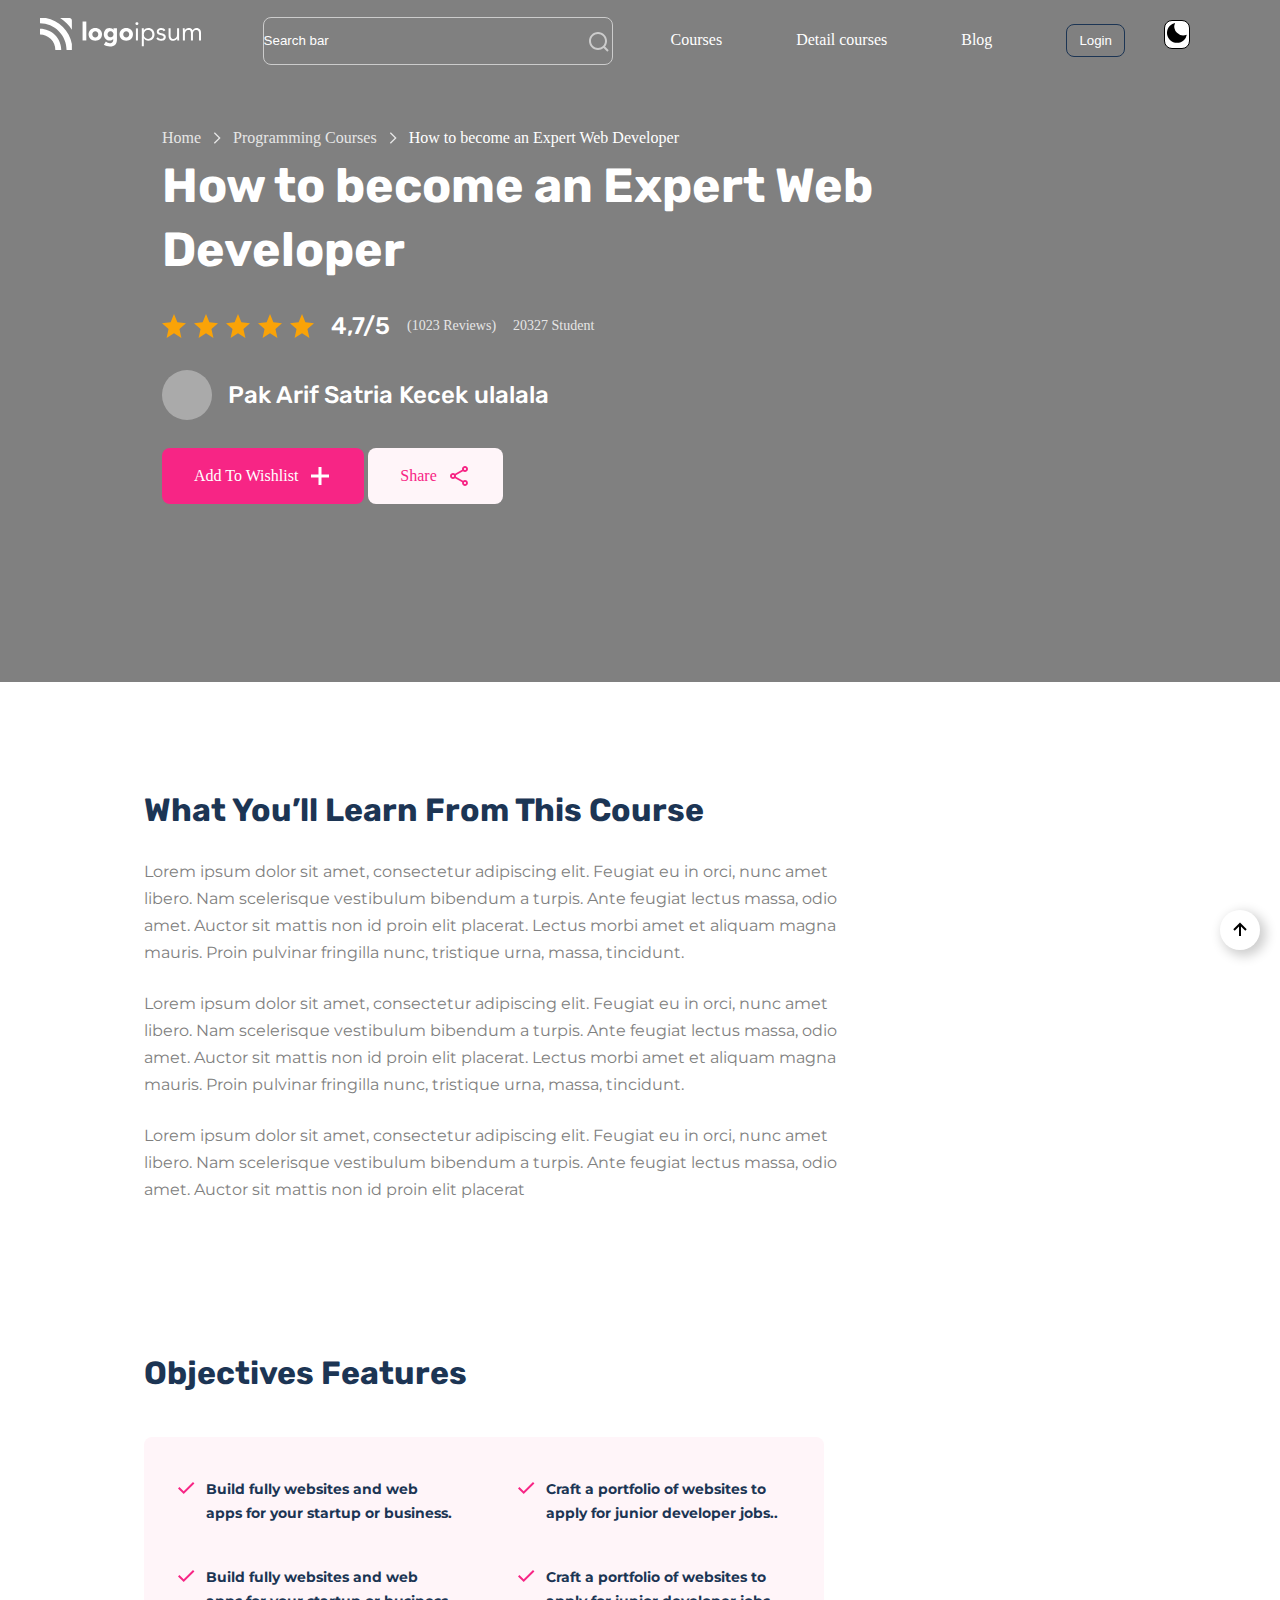
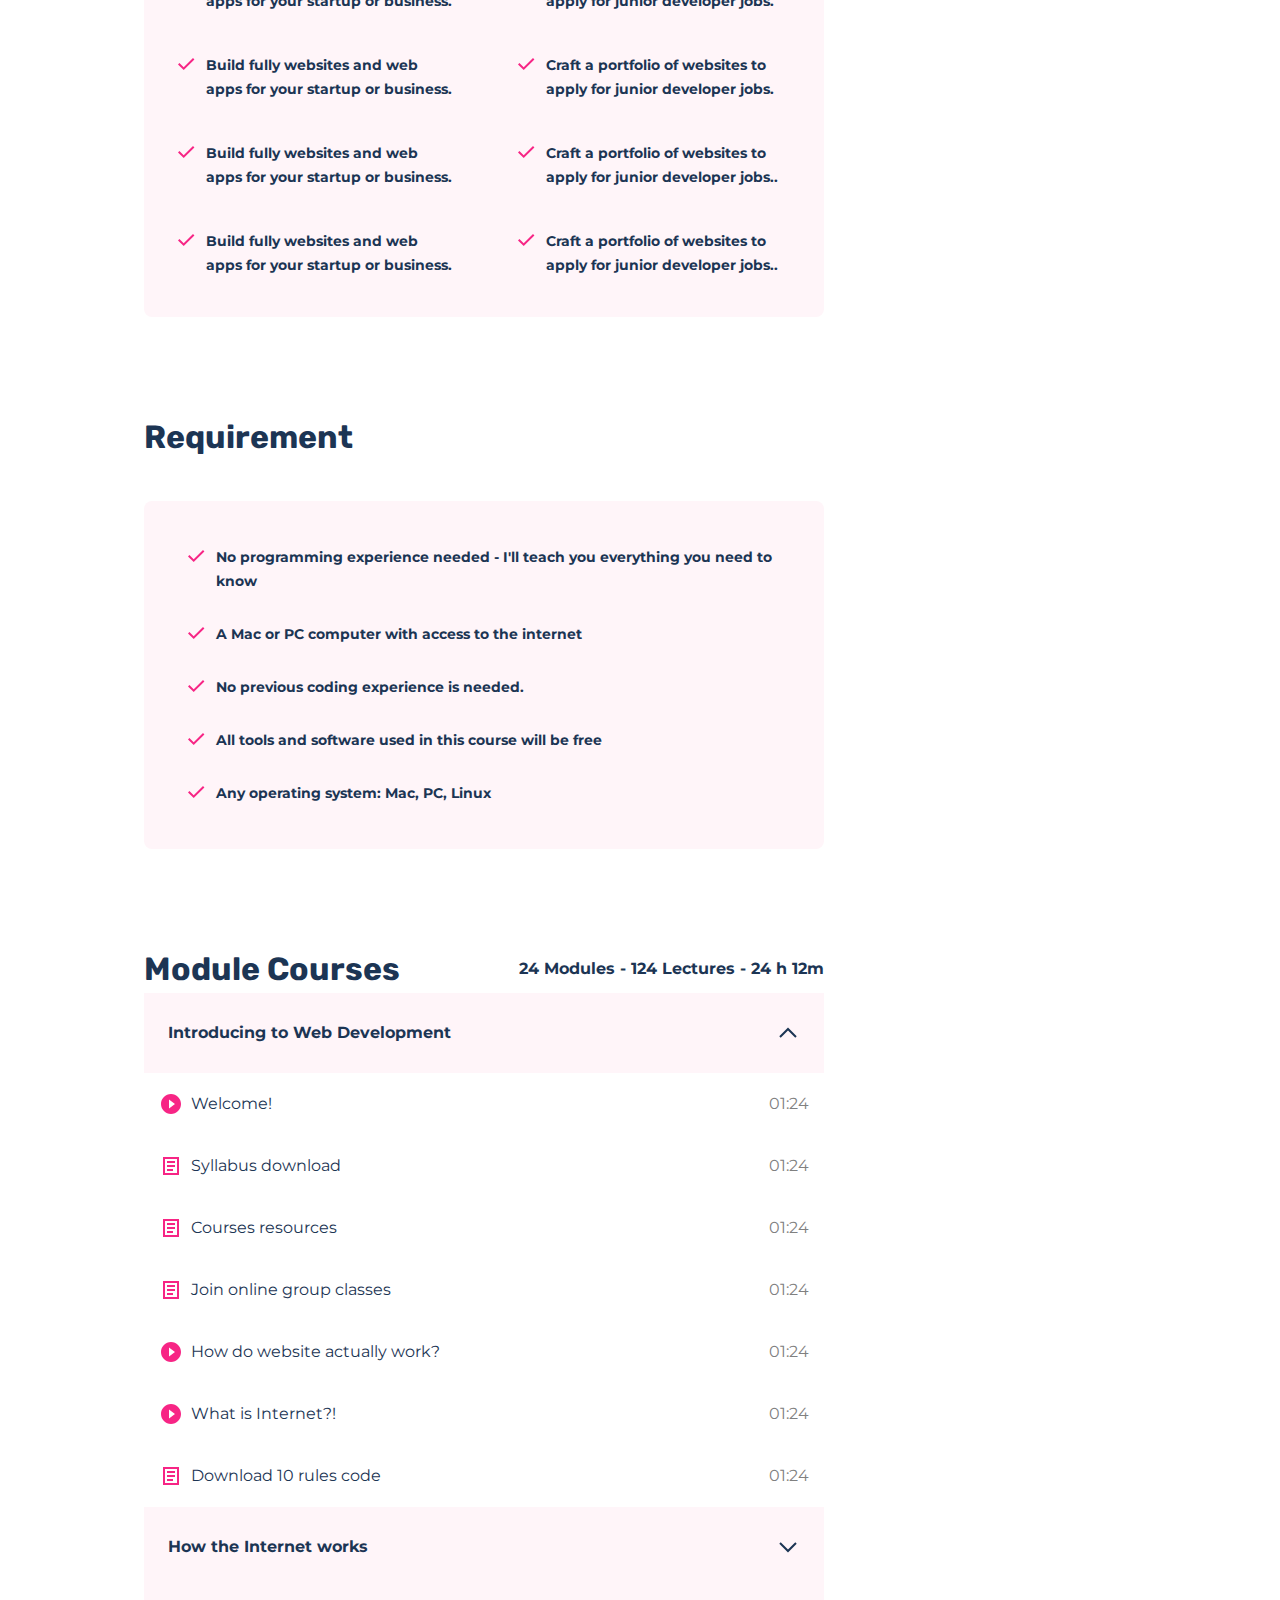
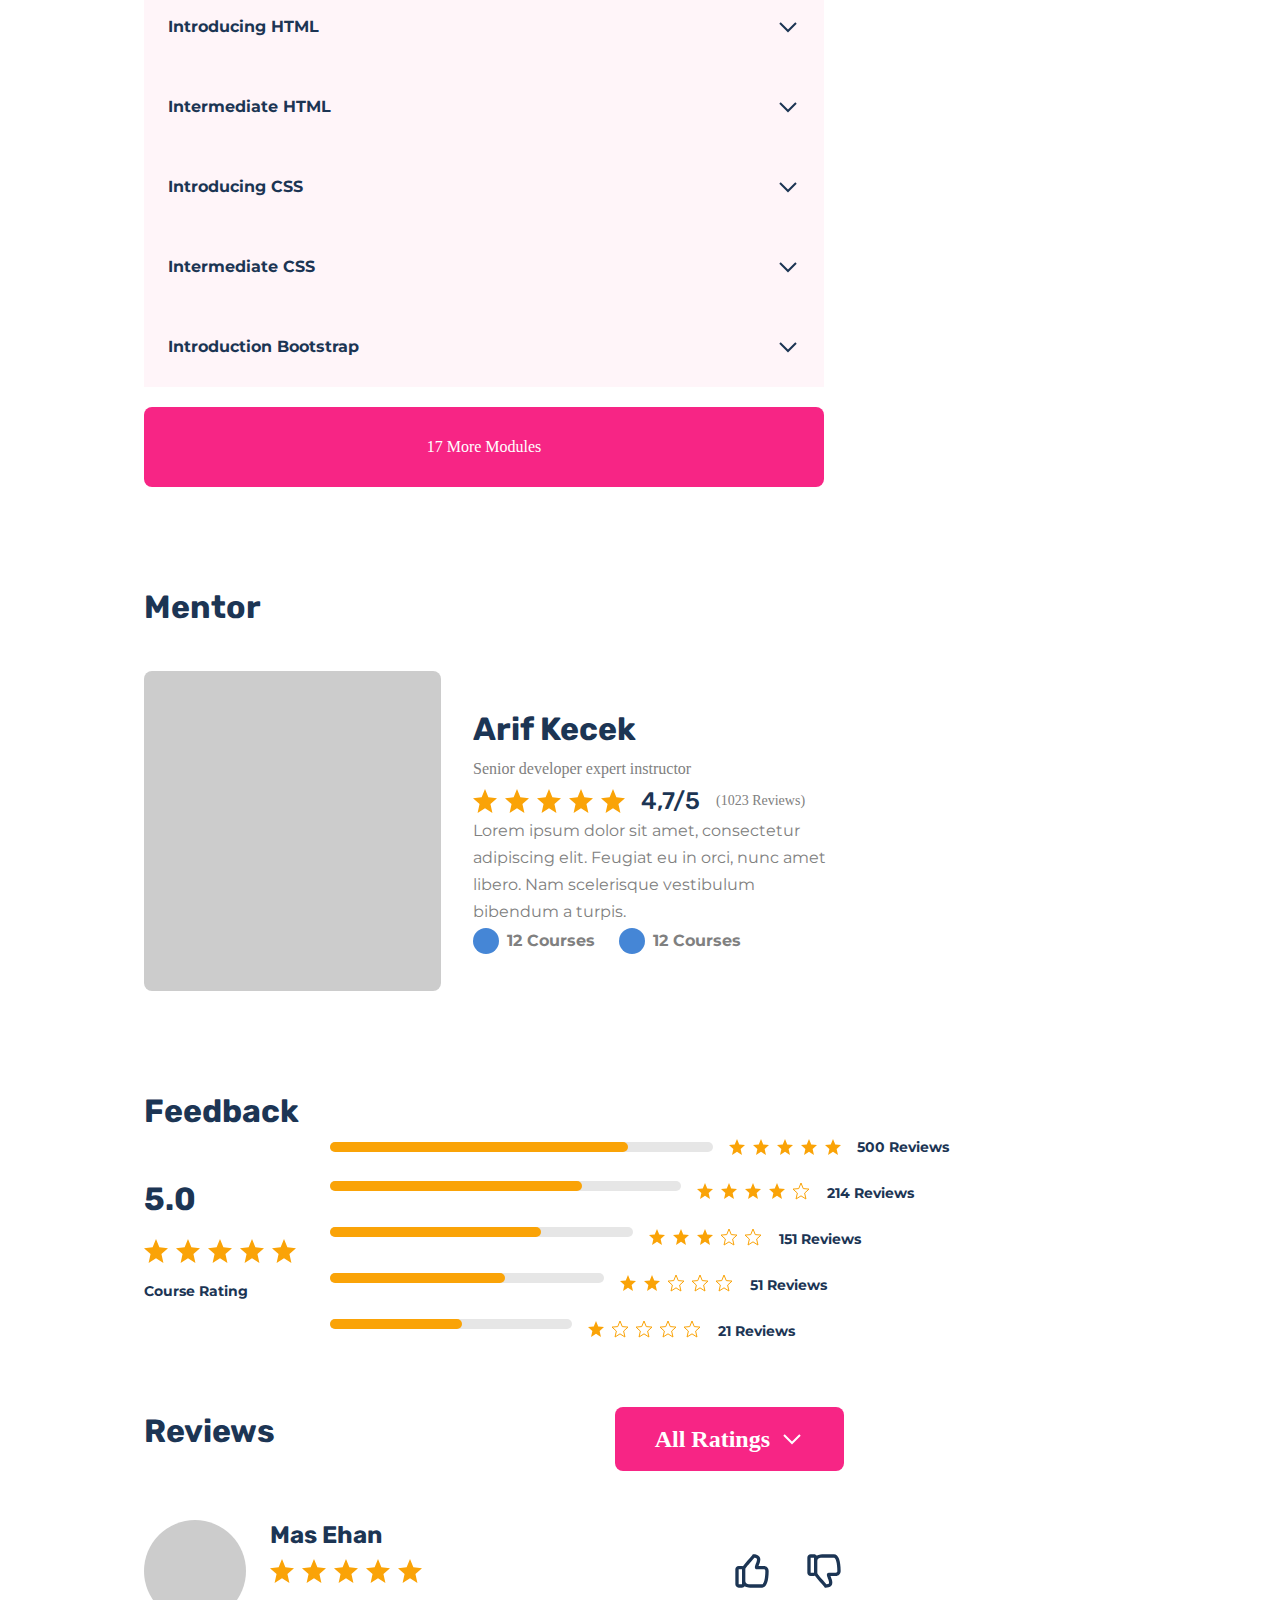
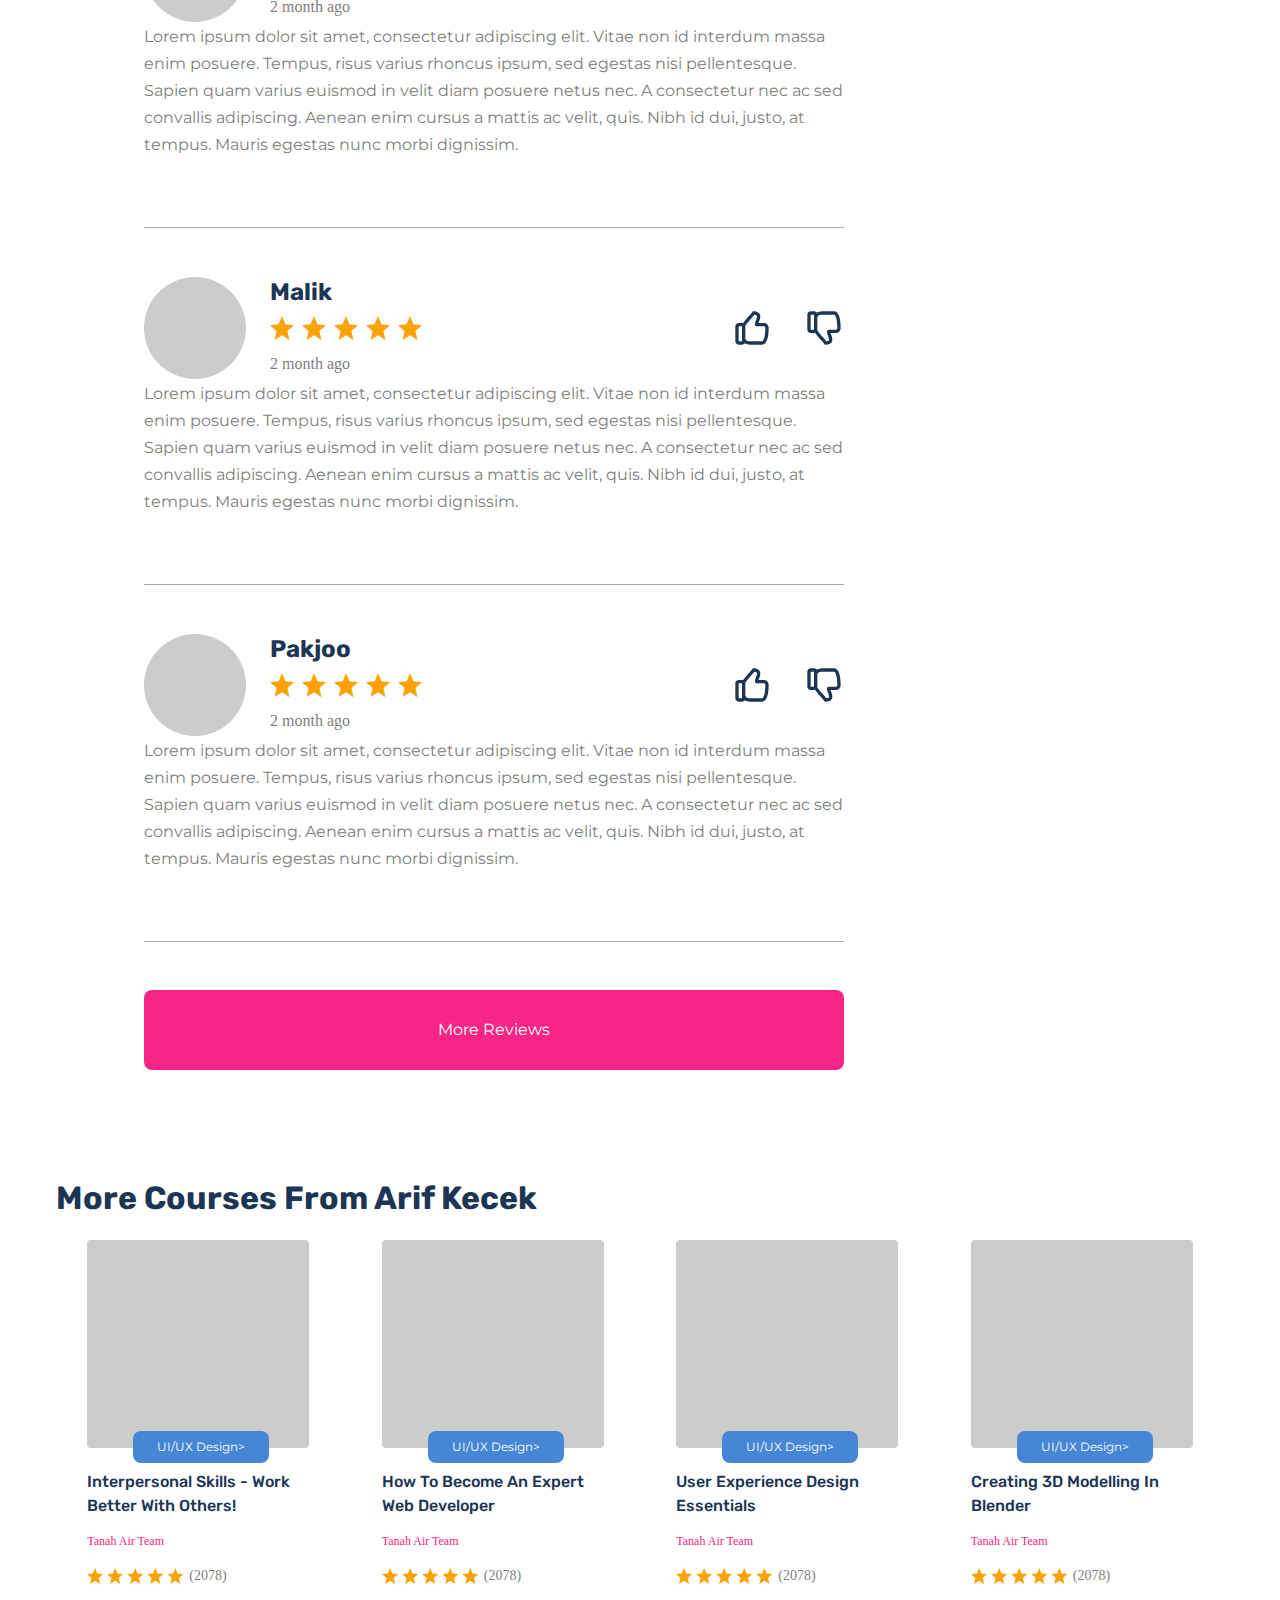
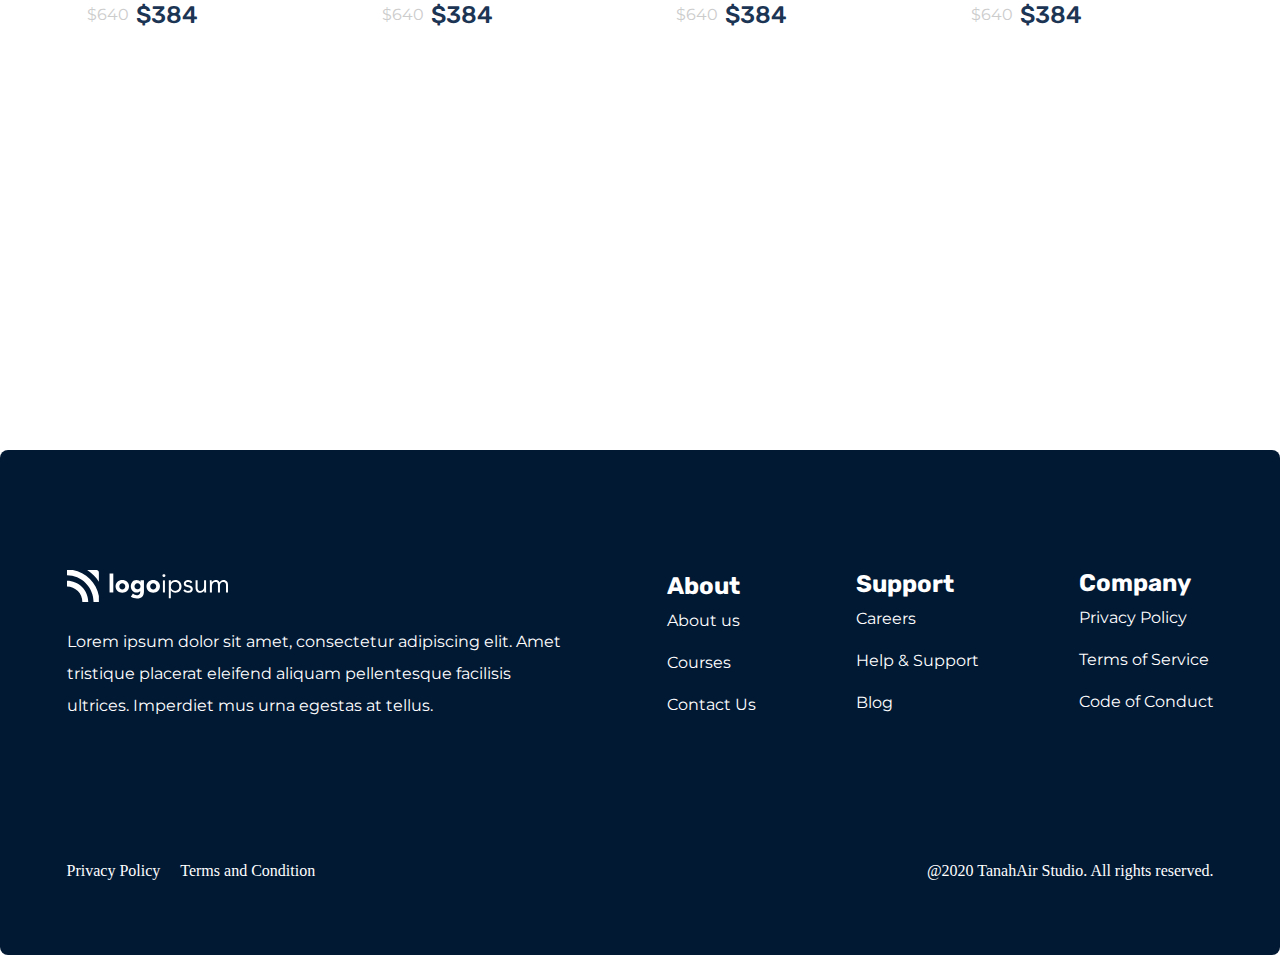
==== commit 3d2f5e1d: "backtop" ====
--- a/pages/account.html
+++ b/pages/account.html
@@ -15,7 +15,21 @@
       
         <i class='bx bx-menu'></i>
       </label>
-      <label class="logo" > <a href="../index.html" class=""><img src="../images/logo.svg" alt=""></a></label>
+      <label class="logo" > <a href="../index.html" class=""><svg xmlns="http://www.w3.org/2000/svg" width="161" height="32" viewBox="0 0 161 32" >
+        <path d="M0 10.6653V16.5895C2.01585 16.5881 4.01219 16.9859 5.87479 17.7601C7.73739 18.5343 9.4297 19.6697 10.8549 21.1015C12.2797 22.5327 13.4097 24.2319 14.1802 26.1019C14.9507 27.9719 15.3466 29.9762 15.3453 32H21.2402C21.2349 26.344 18.9955 20.9212 15.0135 16.9215C11.0314 12.9217 5.632 10.6717 0 10.6653H0Z" />
+        <path d="M29.4802 0H20.1381C24.8641 3.00768 28.8686 7.02862 31.8642 11.7743V2.39241C31.8637 1.75775 31.6124 1.14924 31.1653 0.700619C30.7183 0.252003 30.1122 -1.57043e-07 29.4802 0Z" />
+        <path d="M5.86977 0H0V5.33388C7.04017 5.34123 13.7899 8.15302 18.7681 13.1523C23.7464 18.1515 26.5465 24.9298 26.554 31.9999H31.8645V26.1052C30.6638 19.6265 27.5376 13.6648 22.8976 9.00502C18.2575 4.34523 12.321 1.20578 5.86977 0Z" />
+        <path d="M46.3136 3.52246H42.572V22.4613H46.3136V3.52246Z" />
+        <path d="M60.0705 11.7281C59.4476 11.1594 58.7185 10.7206 57.9255 10.4371C56.222 9.83639 54.3655 9.83639 52.662 10.4371C51.8686 10.7204 51.1392 11.1593 50.5162 11.7281C49.9051 12.2938 49.417 12.9801 49.0823 13.7441C48.7363 14.5775 48.5582 15.4714 48.5582 16.3744C48.5582 17.2773 48.7363 18.1713 49.0823 19.0047C49.4157 19.7708 49.904 20.459 50.5162 21.0257C51.1381 21.5949 51.8671 22.0336 52.6603 22.3158C54.3637 22.9176 56.2205 22.9176 57.9238 22.3158C58.7173 22.0336 59.4465 21.5949 60.0688 21.0257C60.6807 20.4588 61.169 19.7706 61.5027 19.0047C61.8487 18.1713 62.0268 17.2773 62.0268 16.3744C62.0268 15.4714 61.8487 14.5775 61.5027 13.7441C61.1683 12.9804 60.6808 12.2941 60.0705 11.7281ZM57.5012 18.6047C56.8953 19.1528 56.1088 19.4561 55.2933 19.4561C54.4779 19.4561 53.6913 19.1528 53.0855 18.6047C52.5762 17.9734 52.2984 17.1856 52.2984 16.3731C52.2984 15.5606 52.5762 14.7728 53.0855 14.1415C53.6913 13.5934 54.4779 13.2901 55.2933 13.2901C56.1088 13.2901 56.8953 13.5934 57.5012 14.1415C58.0104 14.7728 58.2883 15.5606 58.2883 16.3731C58.2883 17.1856 58.0104 17.9734 57.5012 18.6047Z" />
+        <path d="M73.5031 11.8903H73.4562C73.2831 11.6464 73.0822 11.4237 72.8575 11.2268C72.5852 10.9849 72.2838 10.7784 71.9602 10.612C71.1424 10.1906 70.2346 9.97586 69.3155 9.98635C68.51 9.97219 67.7135 10.1573 66.9961 10.5253C66.3276 10.8729 65.7374 11.3547 65.262 11.9409C64.7772 12.545 64.4053 13.2323 64.1643 13.9695C63.9081 14.729 63.7775 15.5255 63.7778 16.3274C63.7683 17.1881 63.912 18.0437 64.2021 18.8537C64.4649 19.5929 64.8746 20.2708 65.4062 20.8461C65.9359 21.4091 66.5787 21.8526 67.2921 22.1472C68.0677 22.4646 68.899 22.6221 69.7364 22.6103C70.3559 22.5996 70.9684 22.4766 71.5443 22.2474C72.1902 22.0013 72.7498 21.57 73.1535 21.0069H73.2038V22.1859C73.2178 22.5791 73.1533 22.9712 73.014 23.339C72.8748 23.7068 72.6636 24.0428 72.3929 24.3274C72.0495 24.6325 71.648 24.8645 71.2127 25.0092C70.7774 25.1539 70.3174 25.2085 69.8605 25.1695C69.1361 25.1776 68.4181 25.0324 67.7533 24.7434C67.0918 24.4465 66.4746 24.0588 65.9194 23.5914L63.8491 26.6945C64.6953 27.379 65.6845 27.8629 66.7429 28.1101C67.7902 28.3519 68.8614 28.4737 69.936 28.473C72.2973 28.473 74.0557 27.876 75.2112 26.6819C76.3668 25.4878 76.9448 23.7384 76.9453 21.4339V10.287H73.5073L73.5031 11.8903ZM73.2784 17.439C73.1308 17.7954 72.9145 18.1191 72.642 18.3914C72.3645 18.669 72.0392 18.8939 71.6818 19.055C71.3108 19.2204 70.9093 19.3059 70.5033 19.3059C70.0973 19.3059 69.6958 19.2204 69.3247 19.055C68.9721 18.8916 68.6511 18.667 68.3763 18.3914C68.1026 18.1168 67.8855 17.7907 67.7373 17.4318C67.5891 17.0729 67.5129 16.6881 67.5129 16.2996C67.5129 15.9111 67.5891 15.5263 67.7373 15.1674C67.8855 14.8085 68.1026 14.4824 68.3763 14.2078C68.6512 13.9322 68.9722 13.7073 69.3247 13.5434C69.6959 13.3785 70.0974 13.2933 70.5033 13.2933C70.9092 13.2933 71.3106 13.3785 71.6818 13.5434C72.0391 13.7051 72.3643 13.9302 72.642 14.2078C73.0536 14.6233 73.3336 15.1518 73.4469 15.7267C73.5601 16.3016 73.5015 16.8974 73.2784 17.439Z" />
+        <path d="M91.0015 11.7281C90.3786 11.1594 89.6496 10.7206 88.8565 10.4371C87.153 9.83639 85.2965 9.83639 83.593 10.4371C82.7997 10.7204 82.0703 11.1593 81.4472 11.7281C80.8362 12.2938 80.348 12.9801 80.0133 13.7441C79.6674 14.5775 79.4893 15.4714 79.4893 16.3744C79.4893 17.2773 79.6674 18.1713 80.0133 19.0047C80.3468 19.7708 80.835 20.459 81.4472 21.0257C82.0697 21.5951 82.7993 22.0338 83.593 22.3158C85.2964 22.9176 87.1532 22.9176 88.8565 22.3158C89.65 22.0336 90.3792 21.5949 91.0015 21.0257C91.6137 20.459 92.102 19.7708 92.4354 19.0047C92.7814 18.1713 92.9595 17.2773 92.9595 16.3744C92.9595 15.4714 92.7814 14.5775 92.4354 13.7441C92.1007 12.9801 91.6126 12.2938 91.0015 11.7281ZM88.4322 18.6047C87.8264 19.1528 87.0398 19.4561 86.2244 19.4561C85.4089 19.4561 84.6224 19.1528 84.0165 18.6047C83.5073 17.9734 83.2294 17.1856 83.2294 16.3731C83.2294 15.5606 83.5073 14.7728 84.0165 14.1415C84.6224 13.5934 85.4089 13.2901 86.2244 13.2901C87.0398 13.2901 87.8264 13.5934 88.4322 14.1415C88.9415 14.7728 89.2193 15.5606 89.2193 16.3731C89.2193 17.1856 88.9415 17.9734 88.4322 18.6047Z" />
+        <path d="M97.9226 10.3713H95.916V22.4614H97.9226V10.3713Z" />
+        <path d="M96.9201 4.1719C96.7256 4.16818 96.5324 4.20529 96.3529 4.28083C96.1734 4.35638 96.0116 4.46871 95.8778 4.61063C95.6738 4.81721 95.5352 5.07981 95.4796 5.36535C95.4239 5.65088 95.4537 5.94657 95.5651 6.21514C95.6765 6.48372 95.8646 6.71316 96.1057 6.87456C96.3468 7.03596 96.63 7.12208 96.9197 7.12208C97.2094 7.12208 97.4927 7.03596 97.7337 6.87456C97.9748 6.71316 98.1629 6.48372 98.2743 6.21514C98.3857 5.94657 98.4155 5.65088 98.3598 5.36535C98.3042 5.07981 98.1656 4.81721 97.9616 4.61063C97.828 4.46865 97.6664 4.35627 97.487 4.28072C97.3077 4.20516 97.1146 4.16809 96.9201 4.1719Z" />
+        <path d="M112.766 11.8738C112.202 11.295 111.523 10.8415 110.773 10.5424C109.95 10.2167 109.072 10.0545 108.188 10.0649C107.354 10.0553 106.531 10.2413 105.782 10.6081C105.044 10.9764 104.391 11.4953 103.865 12.1314H103.811V10.3715H101.807V28.352H103.811V20.3184H103.862C104.288 21.0552 104.909 21.6591 105.656 22.0632C106.523 22.5507 107.504 22.7961 108.498 22.7739C109.311 22.7791 110.117 22.6163 110.865 22.2956C111.587 21.9879 112.239 21.5351 112.781 20.9651C113.331 20.3825 113.764 19.6985 114.055 18.9508C114.672 17.3195 114.672 15.5176 114.055 13.8864C113.761 13.1369 113.323 12.453 112.766 11.8738ZM112.058 18.1895C111.871 18.7159 111.579 19.1982 111.199 19.6065C110.819 20.0149 110.359 20.3405 109.849 20.5634C108.72 21.0275 107.455 21.0275 106.327 20.5634C105.816 20.3405 105.356 20.0146 104.975 19.6058C104.595 19.197 104.302 18.7141 104.115 18.187C103.721 17.0412 103.721 15.7959 104.115 14.6502C104.302 14.1231 104.595 13.6401 104.975 13.2314C105.356 12.8226 105.816 12.4966 106.327 12.2738C107.455 11.8096 108.72 11.8096 109.849 12.2738C110.36 12.4966 110.82 12.8226 111.2 13.2314C111.581 13.6401 111.874 14.1231 112.061 14.6502C112.455 15.7959 112.455 17.0412 112.061 18.187L112.058 18.1895Z" />
+        <path d="M124.625 16.421C124.244 16.1347 123.819 15.9123 123.367 15.7625C122.871 15.5944 122.364 15.4604 121.85 15.3616C121.464 15.2954 121.082 15.2094 120.705 15.104C120.369 15.0123 120.042 14.8912 119.727 14.7419C119.475 14.627 119.248 14.4647 119.057 14.2635C118.894 14.0837 118.807 13.8479 118.813 13.605C118.809 13.343 118.885 13.086 119.031 12.869C119.176 12.6547 119.364 12.474 119.584 12.3393C119.819 12.1965 120.076 12.0919 120.344 12.0294C120.618 11.9613 120.9 11.9265 121.182 11.9259C121.72 11.9091 122.251 12.0482 122.713 12.3267C123.129 12.5898 123.477 12.9482 123.729 13.3726L125.401 12.2619C125.03 11.5277 124.429 10.9371 123.689 10.5819C122.945 10.2344 122.132 10.058 121.311 10.0657C120.754 10.0643 120.199 10.1426 119.664 10.2981C119.152 10.4449 118.665 10.6723 118.223 10.9718C117.8 11.2584 117.448 11.6383 117.194 12.0825C116.931 12.5555 116.798 13.0903 116.808 13.632C116.787 14.1622 116.907 14.6886 117.156 15.157C117.382 15.5488 117.698 15.8808 118.078 16.1254C118.497 16.3909 118.952 16.5953 119.428 16.7326C119.943 16.8875 120.483 17.0254 121.049 17.1461C121.375 17.2151 121.693 17.2926 122.001 17.3785C122.29 17.4564 122.567 17.5737 122.824 17.7271C123.051 17.8622 123.248 18.0425 123.403 18.2568C123.557 18.4942 123.634 18.7743 123.622 19.0576C123.631 19.3554 123.55 19.6489 123.39 19.8997C123.23 20.1375 123.019 20.3361 122.773 20.4808C122.506 20.6405 122.215 20.7543 121.911 20.8176C121.602 20.8857 121.288 20.9204 120.972 20.9212C120.347 20.9455 119.727 20.7932 119.184 20.4816C118.684 20.1623 118.245 19.7569 117.885 19.2842L116.292 20.5246C116.785 21.2938 117.485 21.9069 118.311 22.293C119.158 22.6304 120.063 22.7931 120.973 22.7713C121.566 22.7718 122.157 22.7026 122.734 22.565C123.283 22.4376 123.806 22.2147 124.278 21.9065C124.729 21.6057 125.103 21.2016 125.368 20.7275C125.656 20.1895 125.798 19.5849 125.781 18.9743C125.797 18.4493 125.691 17.9278 125.472 17.4509C125.273 17.0466 124.983 16.6942 124.625 16.421Z" />
+        <path d="M139.082 19.594V10.3713H137.075V16.2661C137.082 16.9016 137.008 17.5353 136.856 18.1524C136.728 18.6813 136.5 19.1808 136.186 19.6244C135.887 20.0367 135.488 20.3657 135.028 20.5801C134.498 20.8164 133.922 20.9315 133.343 20.917C132.951 20.9488 132.557 20.8856 132.195 20.7328C131.832 20.58 131.511 20.3419 131.259 20.0387C130.777 19.3344 130.541 18.4895 130.588 17.6362V10.3713H128.582V17.8374C128.576 18.5142 128.667 19.1883 128.852 19.8391C129.013 20.416 129.299 20.95 129.69 21.4029C130.081 21.8456 130.569 22.1915 131.116 22.4134C131.767 22.6686 132.462 22.7917 133.161 22.7755C133.631 22.7793 134.099 22.7138 134.55 22.581C134.958 22.4619 135.347 22.2883 135.708 22.0648C136.036 21.8618 136.334 21.6141 136.595 21.3288C136.829 21.0749 137.024 20.7874 137.174 20.4757H137.225C137.225 20.821 137.234 21.1578 137.251 21.4862C137.269 21.8147 137.277 22.142 137.277 22.4681H139.181C139.181 22.0712 139.164 21.6319 139.129 21.1502C139.094 20.6686 139.079 20.1498 139.082 19.594Z" />
+        <path d="M160.768 13.0198C160.634 12.4348 160.37 11.8878 159.996 11.4198C159.618 10.967 159.131 10.619 158.581 10.4093C157.889 10.1583 157.156 10.0401 156.42 10.0606C155.622 10.0256 154.831 10.2375 154.156 10.6678C153.531 11.1185 153.005 11.6949 152.613 12.3604C152.511 12.1532 152.377 11.9163 152.214 11.6497C152.032 11.3617 151.802 11.1081 151.533 10.9002C151.202 10.6479 150.834 10.449 150.442 10.3107C149.916 10.1331 149.363 10.0498 148.808 10.0648C148.338 10.0609 147.87 10.1265 147.419 10.2594C147.012 10.3785 146.623 10.5521 146.261 10.7756C145.933 10.9788 145.635 11.2265 145.374 11.5116C145.14 11.7654 144.945 12.0529 144.796 12.3646H144.744C144.744 12.0194 144.735 11.6842 144.719 11.3541C144.702 11.024 144.693 10.6998 144.693 10.3722H142.789C142.789 10.7691 142.806 11.2084 142.84 11.6901C142.874 12.1718 142.891 12.6885 142.891 13.2404V22.4623H144.9V16.5726C144.893 15.9368 144.967 15.3028 145.119 14.6855C145.247 14.1563 145.474 13.6567 145.789 13.2135C146.088 12.801 146.486 12.472 146.947 12.2577C147.477 12.0212 148.052 11.9062 148.632 11.9208C148.975 11.8914 149.321 11.9538 149.632 12.1017C149.944 12.2496 150.211 12.4777 150.406 12.7629C150.837 13.649 151.024 14.6347 150.947 15.6177V22.464H152.95V15.4863C152.944 14.9891 153.027 14.4948 153.194 14.0269C153.343 13.6122 153.571 13.2306 153.865 12.9036C154.143 12.5974 154.48 12.3513 154.856 12.1802C155.235 12.0075 155.648 11.9193 156.065 11.9217C156.56 11.9036 157.053 12.0007 157.505 12.2055C157.862 12.3783 158.17 12.6359 158.405 12.9558C158.631 13.2725 158.789 13.6329 158.869 14.0143C158.955 14.4133 158.998 14.8204 158.997 15.2286V22.4623H161V15.125C161.007 14.4165 160.929 13.7096 160.768 13.0198Z" />
+      </svg></a></label>
       
       <ul>
         <li>  
